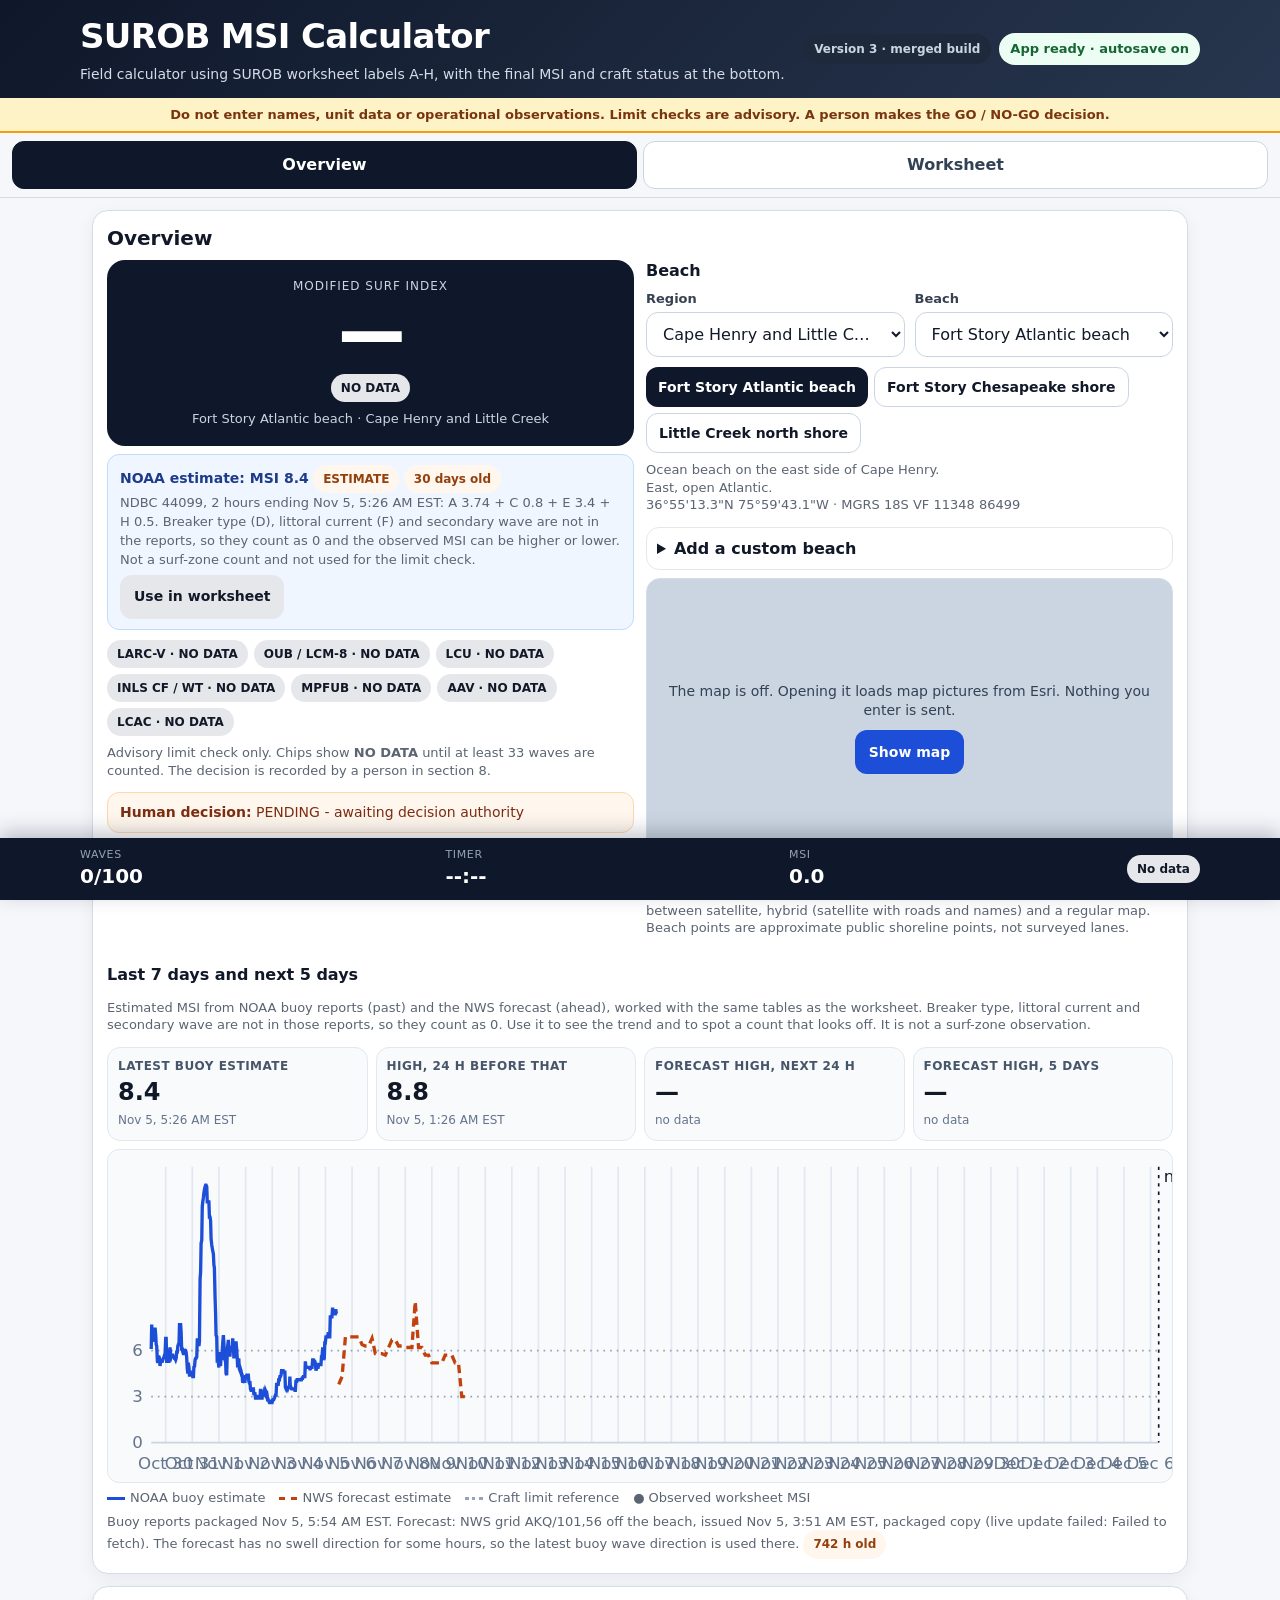
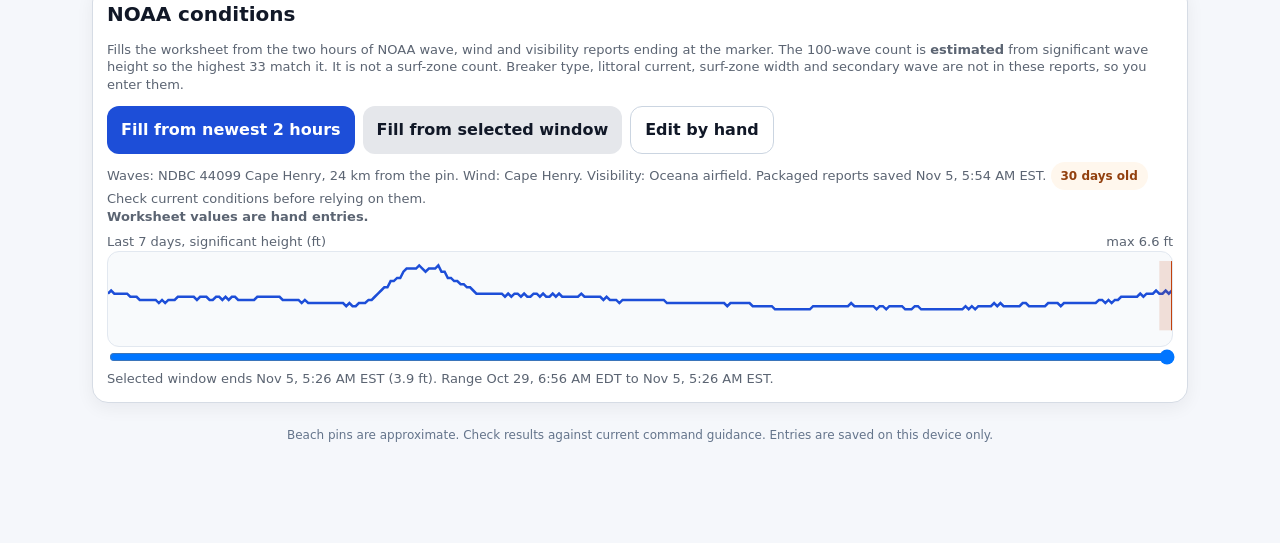
==== v3/index.html @ 574721b3 "V3 voice: breaker type can be said before or after the height Co-Authored-By: Claude Opus 5.5 <norep" ====
<!doctype html>
<html lang="en">
<head>
<meta charset="utf-8" />
<meta name="viewport" content="width=device-width, initial-scale=1, viewport-fit=cover" />
<meta name="apple-mobile-web-app-capable" content="yes" />
<meta name="apple-mobile-web-app-title" content="SUROB MSI" />
<meta name="mobile-web-app-capable" content="yes" />
<meta name="theme-color" content="#0f172a" />
<meta http-equiv="Content-Security-Policy" content="default-src 'none'; script-src 'self' 'unsafe-inline'; style-src 'unsafe-inline'; img-src 'self' data: blob: https://server.arcgisonline.com; connect-src 'self' https://api.weather.gov; manifest-src 'self'; base-uri 'none'; form-action 'none'" />
<link rel="manifest" href="manifest.webmanifest" />
<link rel="icon" type="image/svg+xml" href="icon.svg" />
<link rel="apple-touch-icon" href="icon-192.png" />
<title>SUROB MSI Calculator v3</title>
<style>
:root{--bg:#f5f7fb;--card:#fff;--ink:#111827;--muted:#5b6472;--line:#d6dce5;--navy:#0f172a;--blue:#1d4ed8;--ok:#166534;--okbg:#ecfdf3;--warn:#92400e;--warnbg:#fff7ed;--bad:#991b1b;--badbg:#fef2f2}
*{box-sizing:border-box}
html{-webkit-text-size-adjust:100%;scroll-behavior:smooth}
body{margin:0;font-family:system-ui,-apple-system,BlinkMacSystemFont,"Segoe UI",Roboto,Arial,sans-serif;background:var(--bg);color:var(--ink);line-height:1.35;padding-bottom:calc(76px + env(safe-area-inset-bottom))}
header{background:linear-gradient(135deg,#0f172a,#27364e);color:#fff;padding:14px 12px;padding-top:calc(14px + env(safe-area-inset-top))}
header .wrap,main{max-width:1120px;margin:0 auto}
h1{margin:0;font-size:clamp(22px,5vw,34px);letter-spacing:-.02em}
header p{margin:5px 0 0;color:#d5dce7;font-size:14px}
.appbar{display:flex;gap:10px;align-items:center;justify-content:space-between;flex-wrap:wrap}
.status{display:inline-flex;align-items:center;gap:8px;border-radius:999px;padding:7px 11px;font-size:13px;font-weight:800;background:#334155;color:#e2e8f0}
.status.ok{background:var(--okbg);color:var(--ok)}.status.bad{background:var(--badbg);color:var(--bad)}
main{padding:12px;display:grid;gap:12px}
.card{background:var(--card);border:1px solid var(--line);border-radius:16px;padding:14px;box-shadow:0 5px 18px rgba(15,23,42,.06);scroll-margin-top:10px}
.card h2{margin:0 0 8px;font-size:20px}.card h3{margin:14px 0 8px;font-size:16px}
.small{font-size:13px;color:var(--muted)}
.note{border-radius:12px;padding:10px 12px;background:#eff6ff;border:1px solid #bfdbfe;color:#1e3a8a;font-size:14px}
.note.warn{background:var(--warnbg);border-color:#fed7aa;color:#7c2d12}.note.bad{background:var(--badbg);border-color:#fecaca;color:#7f1d1d}.note.ok{background:var(--okbg);border-color:#bbf7d0;color:#14532d}
.grid{display:grid;gap:10px}.two{grid-template-columns:repeat(2,minmax(0,1fr))}.three{grid-template-columns:repeat(3,minmax(0,1fr))}.four{grid-template-columns:repeat(4,minmax(0,1fr))}
@media(max-width:780px){.two,.three,.four{grid-template-columns:1fr}main{padding:8px}.card{padding:12px;border-radius:14px}.card h2{font-size:18px}.small{font-size:12.8px}header p{display:none}}
label{font-size:13px;font-weight:800;color:#374151;display:block;margin-bottom:5px}
input,select,textarea,button{font:inherit}
input,select,textarea{width:100%;border:1px solid #cbd5e1;border-radius:12px;padding:11px 12px;background:#fff;color:#111827;font-size:16px;min-height:44px}
textarea{min-height:92px;font-family:ui-monospace,SFMono-Regular,Menlo,Consolas,monospace;font-size:13px}
input:focus,select:focus,textarea:focus{outline:3px solid #dbeafe;border-color:#60a5fa}
button{border:0;border-radius:12px;padding:12px 14px;background:var(--navy);color:#fff;font-weight:900;min-height:44px;cursor:pointer;touch-action:manipulation;-webkit-tap-highlight-color:transparent}
button:active{transform:scale(.97)}
button.secondary{background:#e5e7eb;color:#111827}button.ghost{background:#fff;color:#111827;border:1px solid #cbd5e1}button.blue{background:var(--blue)}button.danger{background:#b91c1c}
button:disabled{opacity:.45;cursor:not-allowed}
.btnrow{display:flex;gap:8px;flex-wrap:wrap}.btnrow button{flex:0 1 auto}
@media(max-width:540px){.btnrow button{flex:1 1 calc(50% - 8px)}}
.stepper{display:grid;grid-template-columns:40px minmax(0,1fr) 40px;gap:4px}
.stepper button{padding:0;min-height:44px;font-size:22px;line-height:1}
.stepper input{text-align:center;padding:6px 2px;font-weight:800}
.wave-grid{display:grid;grid-template-columns:repeat(6,minmax(0,1fr));gap:8px}
.wavebox{background:#f8fafc;border:1px solid #e2e8f0;border-radius:12px;padding:8px}
.wavebox.has{background:#eff6ff;border-color:#93c5fd}
.wavebox label{text-align:center}
@media(max-width:1000px){.wave-grid{grid-template-columns:repeat(4,minmax(0,1fr))}}
@media(max-width:600px){.wave-grid{grid-template-columns:repeat(2,minmax(0,1fr))}}
.pad{border:1px solid #e2e8f0;border-radius:14px;padding:10px;background:#f8fafc}
.padtypes{display:grid;grid-template-columns:repeat(3,minmax(0,1fr));gap:8px}
.padtypes button{min-height:56px;font-size:16px;background:#fff;color:#0f172a;border:2px solid #cbd5e1;padding:8px 4px}
.padtypes button[aria-pressed=true]{background:#0f172a;color:#fff;border-color:#0f172a}
.padtypes span,.padheights span{display:block;font-size:12px;font-weight:700;opacity:.75}
.padheights{display:grid;grid-template-columns:repeat(5,minmax(0,1fr));gap:8px;margin-top:10px}
.padheights button{min-height:64px;font-size:20px;padding:6px 2px}
.padheights button.more{grid-column:1/-1;min-height:40px;font-size:14px}
.padbar{display:flex;justify-content:space-between;align-items:center;gap:8px;margin-top:10px;flex-wrap:wrap}
.progress{height:8px;border-radius:999px;background:#e2e8f0;overflow:hidden;margin-top:10px}.progress div{height:100%;width:0;background:var(--blue);transition:width .2s}.progress.full div{background:#16a34a}.progress.over div{background:#d97706}
.summary-grid{display:grid;grid-template-columns:repeat(4,minmax(0,1fr));gap:8px;margin-top:12px}
@media(max-width:700px){.summary-grid{grid-template-columns:repeat(2,minmax(0,1fr))}}
.sum{background:#f8fafc;border:1px solid #e2e8f0;border-radius:13px;padding:10px;min-width:0}
.sum b{font-size:12px;color:#475569;text-transform:uppercase;letter-spacing:.04em;display:block}
.sum strong{font-size:24px;display:block;margin-top:2px}.sum span{font-size:12px;color:#64748b;overflow-wrap:anywhere}
.breakdown{display:grid;grid-template-columns:repeat(8,minmax(0,1fr));gap:8px}
@media(max-width:1060px){.breakdown{grid-template-columns:repeat(4,minmax(0,1fr))}}
@media(max-width:620px){.breakdown{grid-template-columns:repeat(2,minmax(0,1fr))}}
.timerbox{display:flex;gap:12px;align-items:center;flex-wrap:wrap;background:#f8fafc;border:1px solid #e2e8f0;border-radius:14px;padding:12px;margin-bottom:12px}
.timer{font-family:ui-monospace,SFMono-Regular,Menlo,Consolas,monospace;font-size:44px;font-weight:900;min-width:150px;font-variant-numeric:tabular-nums}
.timer.running{color:var(--blue)}
.timerbox .btnrow{flex:1 1 240px}
.call{font-family:ui-monospace,SFMono-Regular,Menlo,Consolas,monospace;background:#0b1220;color:#dbeafe;border-radius:13px;padding:12px;white-space:pre-wrap;overflow:auto;font-size:13px}
.result{background:#0f172a;color:#fff;border-radius:18px;padding:18px;text-align:center}
.result .label{font-size:12px;text-transform:uppercase;letter-spacing:.08em;color:#cbd5e1}
.result .num{font-size:64px;line-height:1;font-weight:950;margin:8px 0}
.pill{display:inline-flex;gap:6px;align-items:center;border-radius:999px;padding:6px 10px;font-size:12px;font-weight:900;background:#e5e7eb;color:#111827;text-decoration:none;white-space:nowrap}
.pill.ok{background:var(--okbg);color:var(--ok)}.pill.warn{background:var(--warnbg);color:var(--warn)}.pill.bad{background:var(--badbg);color:var(--bad)}
details{border:1px solid #e5e7eb;border-radius:13px;padding:10px;background:#fff}summary{font-weight:900;cursor:pointer}
.checkgrid{display:grid;grid-template-columns:repeat(2,minmax(0,1fr));gap:8px}
@media(max-width:700px){.checkgrid{grid-template-columns:1fr}}
.check{display:flex;gap:9px;align-items:flex-start;background:#f8fafc;border:1px solid #e2e8f0;border-radius:12px;padding:10px;font-size:14px}
.check input{width:auto;min-height:auto;margin-top:3px}
.inline{display:flex;gap:6px}.inline input{flex:1}.inline button{flex:0 0 auto;padding:0 12px}
table{width:100%;border-collapse:collapse;font-size:13px}th,td{border:1px solid #e5e7eb;padding:7px;text-align:left;vertical-align:top}th{background:#f1f5f9}
.scroll{overflow:auto}
.footer{font-size:12px;color:#64748b;text-align:center;padding:12px}
.livebar{position:fixed;left:0;right:0;bottom:0;z-index:20;background:#0f172a;color:#fff;display:flex;align-items:center;justify-content:space-between;gap:10px;padding:10px 14px;padding-bottom:calc(10px + env(safe-area-inset-bottom));box-shadow:0 -6px 20px rgba(15,23,42,.25)}
.livebar .k{font-size:11px;text-transform:uppercase;letter-spacing:.06em;color:#94a3b8;display:block}
.livebar b{font-size:20px;font-variant-numeric:tabular-nums}
.livebar .lbinner{max-width:1120px;margin:0 auto;width:100%;display:flex;align-items:center;justify-content:space-between;gap:10px}
@media(max-width:560px){.result .num{font-size:52px}.timer{font-size:38px}}
.banner{background:#fef3c7;border-bottom:2px solid #f59e0b;color:#78350f;font-size:13px;font-weight:800;text-align:center;padding:8px 12px}
.ver{font-size:12px;font-weight:800;background:#1e293b;color:#cbd5e1;border-radius:999px;padding:7px 11px}
.decision{border:2px dashed #94a3b8;border-radius:14px;padding:12px;margin-top:14px;background:#f8fafc}
.disclose h3{margin-top:12px}.disclose ul{margin:4px 0 0;padding-left:20px;font-size:14px}.disclose li{margin:3px 0}.disclose code{font-size:12px;overflow-wrap:anywhere}
main>*,.ovgrid>*,.grid>*{min-width:0}select{max-width:100%;text-overflow:ellipsis}
.ovgrid{display:grid;grid-template-columns:minmax(0,1fr) minmax(0,1fr);gap:12px}
@media(max-width:860px){.ovgrid{grid-template-columns:1fr}}
.chips{display:flex;flex-wrap:wrap;gap:6px;margin-top:10px}
.beachbtns{display:flex;flex-wrap:wrap;gap:6px;margin-top:10px}.beachbtns button{min-height:40px;padding:8px 12px;font-size:14px}
.map{position:relative;height:300px;border-radius:14px;overflow:hidden;background:#cbd5e1;border:1px solid var(--line);touch-action:none}
.map .tiles{position:absolute;left:0;top:0}.map .tiles img{position:absolute;width:256px;height:256px;max-width:none;user-select:none;-webkit-user-drag:none}
.map svg{position:absolute;inset:0;width:100%;height:100%;pointer-events:none}
.map .mapbtns{position:absolute;right:8px;top:8px;display:grid;gap:6px;z-index:2}.map .mapbtns button{width:40px;min-height:40px;padding:0;font-size:22px;background:#fff;color:#111827;border:1px solid #cbd5e1}
.map .mapstyle{position:absolute;left:8px;top:8px;display:flex;z-index:2;border-radius:10px;overflow:hidden;border:1px solid #cbd5e1}
.map .mapstyle button{min-height:36px;padding:6px 10px;font-size:13px;border-radius:0;background:#fff;color:#111827}
.map .mapstyle button[aria-pressed=true]{background:#0f172a;color:#fff}
.map .attr{position:absolute;right:0;bottom:0;background:rgba(255,255,255,.85);font-size:10px;padding:2px 6px;color:#334155;z-index:2}
.mapoff{display:flex;flex-direction:column;align-items:center;justify-content:center;gap:10px;height:100%;padding:16px;text-align:center;color:#334155;font-size:14px}
.pictiles{display:grid;grid-template-columns:repeat(4,minmax(0,1fr));gap:8px;margin-top:8px}@media(max-width:620px){.pictiles{grid-template-columns:repeat(2,minmax(0,1fr))}}
.picchart{width:100%;height:auto;display:block;background:#f8fafc;border:1px solid #e2e8f0;border-radius:12px;margin-top:8px}
.legend{display:flex;flex-wrap:wrap;gap:4px 14px;margin-top:6px}.legend i{display:inline-block;width:18px;height:0;border-top:3px solid;vertical-align:middle;margin-right:5px}
.spark{width:100%;height:96px;display:block;cursor:pointer;background:#f8fafc;border:1px solid #e2e8f0;border-radius:12px}
input[type=range]{min-height:auto;padding:0;border:0;background:none}
.srcnote{font-size:13px;color:#334155;background:#f8fafc;border:1px solid #e2e8f0;border-radius:12px;padding:10px;margin-top:10px}
.tabs{position:sticky;top:0;z-index:15;background:var(--bg);display:grid;grid-template-columns:1fr 1fr;gap:6px;padding:8px 12px;border-bottom:1px solid var(--line)}
.tabs button{background:#fff;color:#334155;border:1px solid #cbd5e1;min-height:46px;font-size:16px}
.tabs button[aria-selected=true]{background:var(--navy);color:#fff;border-color:var(--navy)}
.tabs .tabsin{max-width:1120px;margin:0 auto;width:100%;display:contents}
[data-tab][hidden]{display:none!important}
.unitbox{position:relative;display:block}
.unitbox input{padding-right:46px}
.unitbox::after{content:attr(data-unit);position:absolute;right:12px;top:50%;transform:translateY(-50%);font-size:14px;font-weight:800;color:#64748b;pointer-events:none}
.stepper .unitbox input{padding-right:30px}.stepper .unitbox::after{right:6px;font-size:12px}
.infobtn{min-height:32px;padding:4px 10px;font-size:13px;background:#fff;color:#1d4ed8;border:1px solid #bfdbfe;border-radius:999px;font-weight:800}
.infobtn[aria-expanded=true]{background:#eff6ff}
.padhead{display:flex;justify-content:space-between;align-items:center;gap:8px;margin:2px 0 8px}
.padhead b{font-size:13px;color:#374151}
.info{background:#fff;border:1px solid #bfdbfe;border-radius:12px;padding:10px;margin:0 0 10px;font-size:14px}
.info svg{width:100%;height:auto;display:block;background:#f0f9ff;border-radius:10px}
.info ul{margin:8px 0 0;padding-left:18px}.info li{margin:3px 0}
.micbtn{background:#fff;color:#111827;border:1px solid #cbd5e1}
.micbtn[aria-pressed=true]{background:#b91c1c;color:#fff;border-color:#b91c1c}
.miclive{font-size:13px;color:#334155;margin-top:6px;min-height:18px}
/* Zero page margin stops the browser printing its header/footer (file path, URL, date) on PDFs. */
@page{margin:0}
@media print{header,.no-print,button,.livebar,.tabs{display:none!important}[data-tab][hidden]{display:block!important}body{background:white;padding:12mm}.card,.result{box-shadow:none;break-inside:avoid}.breakdown{grid-template-columns:repeat(8,1fr)}details{display:block}details>*{display:block}}
</style>
</head>
<body>
<header>
  <div class="wrap appbar">
    <div><h1>SUROB MSI Calculator</h1><p>Field calculator using SUROB worksheet labels A-H, with the final MSI and craft status at the bottom.</p></div>
    <div style="display:flex;gap:8px;flex-wrap:wrap;align-items:center"><span class="ver">Version 3 · merged build</span><div id="jsStatus" class="status bad">App logic not ready</div></div>
  </div>
</header>
<div class="banner">Do not enter names, unit data or operational observations. Limit checks are advisory. A person makes the GO / NO-GO decision.</div>
<nav class="tabs no-print" role="tablist" aria-label="Views"><button type="button" role="tab" id="tabOverview" data-tabbtn="overview" aria-selected="true">Overview</button><button type="button" role="tab" id="tabWorksheet" data-tabbtn="worksheet" aria-selected="false">Worksheet</button></nav>
<main>
  <noscript><div class="note bad"><b>JavaScript is off.</b> The calculator cannot run until JavaScript is enabled or the file is opened in a browser that supports scripts.</div></noscript>
  <div id="blockedNotice" class="note warn"><b>Loading calculator.</b> If this message stays on screen, the phone preview is blocking the app logic. Open the file in Safari/Chrome or use the home-screen version.</div>
  <div id="restoreNotice" class="note" style="display:none"></div>

  <section class="card" id="overview">
    <h2>Overview</h2>
    <div class="ovgrid">
      <div>
        <div class="result"><div class="label">Modified Surf Index</div><div class="num" id="ovMsi">0.0</div><div id="ovTag" class="pill">No data</div><div class="small" id="ovPlace" style="color:#cbd5e1;margin-top:8px"></div></div>
        <div id="ovSource" class="small" style="margin-top:8px"></div>
        <div id="ovCheck" style="margin-top:8px"></div>
        <div id="ovEst" class="note" style="margin-top:8px;display:none"></div>
        <div class="chips" id="ovChips"></div>
        <p class="small" style="margin-top:8px">Advisory limit check only. Chips show <b>NO DATA</b> until at least 33 waves are counted. The decision is recorded by a person in section 8.</p>
        <div id="ovDecision" class="note" style="margin-top:6px"></div>
        <div class="btnrow no-print" style="margin-top:10px"><button type="button" class="secondary" data-tabbtn="worksheet">Open worksheet</button><a class="pill" href="#final">Go to final MSI and decision ↓</a></div>
      </div>
      <div>
        <h3 style="margin-top:0">Beach</h3>
        <div class="grid two">
          <div><label for="regionId">Region</label><select id="regionId"></select></div>
          <div><label for="beachId">Beach</label><select id="beachId"></select></div>
        </div>
        <div class="beachbtns no-print" id="beachBtns"></div>
        <p class="small" id="beachNote" style="margin-top:8px"></p>
        <button type="button" class="ghost no-print" id="cbDelete" style="display:none">Delete this custom beach</button>
        <details id="customBox" class="no-print" style="margin:8px 0"><summary>Add a custom beach</summary>
          <p class="small">Any beach, saved on this device only. NOAA panels work when a packaged buoy and wind station are within 150 km. Use a public beach name. Do not save planned, sensitive or classified landing sites.</p>
          <div><label for="cbName">Beach name</label><input id="cbName" autocomplete="off" maxlength="60" placeholder="Lane 2"></div>
          <div style="margin-top:8px"><label for="cbLoc">Location: MGRS or latitude / longitude</label><input id="cbLoc" autocomplete="off" autocapitalize="characters" placeholder="18S VF 11348 86499   or   36°55'13&quot;N 075°59'43&quot;W"></div>
          <div class="small" id="cbLocOut" style="margin-top:4px">MGRS, deg-min-sec (36 55 13 N 075 59 43 W, or 36.55.13N 075.59.43W) and decimal degrees all work.</div>
          <div class="btnrow" style="margin-top:8px"><button type="button" class="secondary" id="cbHere">Use my location</button><button type="button" id="cbSave">Save beach</button></div>
          <div id="cbMsg" class="small" style="margin-top:6px"></div>
        </details>
        <div class="map no-print" id="map"></div><input type="hidden" id="mapStyle" value="sat">
        <p class="small" style="margin-top:6px">Map check: the alligator marks the beach and should sit on the sand. Switch between satellite, hybrid (satellite with roads and names) and a regular map. Beach points are approximate public shoreline points, not surveyed lanes.</p>
      </div>
    </div>
    <div id="ovPic" style="margin-top:14px">
      <h3 style="margin:0">Last 7 days and next 5 days</h3>
      <p class="small">Estimated MSI from NOAA buoy reports (past) and the NWS forecast (ahead), worked with the same tables as the worksheet. Breaker type, littoral current and secondary wave are not in those reports, so they count as 0. Use it to see the trend and to spot a count that looks off. It is not a surf-zone observation.</p>
      <div class="pictiles" id="picTiles"></div>
      <svg class="picchart" id="picChart" viewBox="0 0 640 200" role="img" aria-label="Estimated MSI for the last 7 days and the next 5 days"></svg>
      <div class="legend small" id="picLegend"><span><i style="border-color:#1d4ed8"></i>NOAA buoy estimate</span><span><i style="border-color:#c2410c;border-top-style:dashed"></i>NWS forecast estimate</span><span><i style="border-color:#94a3b8;border-top-style:dotted"></i>Craft limit reference</span><span>● Observed worksheet MSI</span></div>
      <div class="small" id="picSrc" style="margin-top:6px"></div>
    </div>
  </section>

  <section class="card" id="noaa">
    <h2>NOAA conditions</h2>
    <p class="small">Fills the worksheet from the two hours of NOAA wave, wind and visibility reports ending at the marker. The 100-wave count is <b>estimated</b> from significant wave height so the highest 33 match it. It is not a surf-zone count. Breaker type, littoral current, surf-zone width and secondary wave are not in these reports, so you enter them.</p>
    <div class="btnrow no-print"><button type="button" class="blue" id="noaaFill">Fill from newest 2 hours</button><button type="button" class="secondary" id="noaaFillSel">Fill from selected window</button><button type="button" class="ghost" id="noaaManual">Edit by hand</button></div>
    <div id="noaaStatus" class="small" style="margin-top:8px"></div>
    <div id="noaaChartWrap" style="margin-top:8px"><div class="small" style="display:flex;justify-content:space-between"><span>Last 7 days, significant height (ft)</span><span id="sparkMax"></span></div><svg class="spark" id="spark" viewBox="0 0 640 84" preserveAspectRatio="none" role="img" aria-label="Seven days of significant wave height. Tap to choose the end of the two-hour window."></svg><input type="range" id="noaaWin" min="0" max="0" value="0" aria-label="End of the two-hour window"><div class="small" id="noaaWinLbl"></div></div>
    <div id="noaaSrc" class="srcnote" style="display:none"></div>
    <input type="hidden" id="entrySource" value="manual">
    <input type="hidden" id="noaaEnd">
    <input type="hidden" id="srcNote">
  </section>

  <section class="card">
    <h2>Observation</h2>
    <p class="small">Use role or callsign only. No names. Samples load worked examples.</p>
    <div class="btnrow no-print" style="margin-bottom:10px"><button type="button" class="blue" data-scenario="A">Load sample A (moderate)</button><button type="button" class="secondary" data-scenario="B">Load sample B (heavy)</button><button type="button" class="secondary" data-scenario="C">Load sample C (MSI 3.2)</button></div>
    <input type="hidden" id="scenarioId">
    <div class="grid three">
      <div><label for="siteName">Site</label><input id="siteName" placeholder="Filled from the beach picker" autocomplete="off"></div>
      <div><label for="observer">Observer role / callsign</label><input id="observer" placeholder="OBSERVER 1 (no names)" autocomplete="off"></div>
      <div><label for="dtg">DTG</label><div class="inline"><input id="dtg" placeholder="041430Z NOV 26" autocomplete="off"><button type="button" class="secondary" id="dtgNow">Now</button></div></div>
    </div>
  </section>

  <section class="card" id="scan">
    <h2>Speak, scan or paste a report</h2>
    <p class="small"><b>Speak it:</b> tap <b>Mic</b> (or tap the box), then the microphone on the phone keyboard, and say the report: "Alpha three and a half, Bravo five, Charlie nine seconds, Delta twenty percent plunging seventy percent spilling ten percent surging, Echo ten right, Foxtrot point five knots left, Golf two to four lines one hundred fifty feet, Hotel twelve knots at forty onshore right." Then tap <b>Read report</b>.</p>
    <p class="small"><b>Scan it:</b> on iPhone, tap the box and choose <b>Scan Text</b>. On Android, use Google Lens <b>Copy text</b> on the sheet and paste here.</p>
    <p class="small">Works for a finished report (ALPHA to HOTEL) or a raw worksheet (wave tally such as <b>1.5 ft: 12</b>, start/stop or total seconds, P/S/X counts, drift). You check every value in the table before it goes into the worksheet. The phone's own dictation and text recognition do the listening and reading; this app sends nothing. The GO / NO-GO entry and names are never imported.</p>
    <textarea id="scanText" placeholder="ALPHA 3.5 ft&#10;BRAVO 5 ft&#10;CHARLIE 9 sec&#10;DELTA 20% P 70% S 10% X&#10;ECHO 10 Right&#10;FOXTROT 0.5 kts Left&#10;GOLF 2 to 4 lines 150 ft&#10;HOTEL 12 kts at 40 onshore Right"></textarea>
    <div class="miclive" data-miclive="scanText"></div>
    <div class="btnrow no-print" style="margin-top:8px"><button type="button" class="micbtn" data-mic="scanText" aria-pressed="false">Mic</button><button type="button" class="blue" id="scanRead">Read report</button><button type="button" id="scanApply" disabled>Apply to worksheet</button><button type="button" class="secondary" id="scanPhotoBtn">Show photo to compare</button><input type="file" accept="image/*" data-role="scanPhoto" hidden></div>
    <div id="scanOut" style="margin-top:8px"></div>
    <div id="scanMsg" class="small" style="margin-top:6px"></div>
    <img id="scanImg" alt="Photo of the sheet, shown here only for checking" style="display:none;max-width:100%;margin-top:8px;border-radius:8px">
  </section>

  <section class="card" id="countCard">
    <h2>1. A / B / D - Count each wave</h2>
    <p class="small">For each wave as it breaks: pick how it broke, then tap its height. The breaker type stays picked, so most waves take one tap. The app works out ALPHA (highest 33 average), BRAVO (highest wave) and DELTA (breaker percentages).</p>
    <div class="pad no-print">
      <div class="padhead"><b>Breaker type</b><button type="button" class="infobtn" data-info="infoBreaker" aria-expanded="false" aria-controls="infoBreaker">Info</button></div>
      <div class="info" id="infoBreaker" hidden>
        <svg viewBox="0 0 600 330" role="img" aria-label="Three beach profiles. Spilling: foam slides down the front of a gentle wave on a flat beach. Plunging: the crest curls over and crashes into the trough on a moderate beach. Surging: the wave runs up a steep beach without breaking offshore.">
          <g font-family="system-ui,sans-serif" font-size="15" font-weight="700" fill="#0f172a">
            <text x="12" y="22">Spilling</text><text x="12" y="132">Plunging</text><text x="12" y="242">Surging</text>
          </g>
          <g font-family="system-ui,sans-serif" font-size="12" fill="#475569">
            <text x="12" y="40">Flat or gentle beach. Foam slides down the face.</text>
            <text x="12" y="150">Moderate to steep beach. Crest curls into the trough.</text>
            <text x="12" y="260">Steep beach. Runs up the sand without breaking offshore.</text>
          </g>
          <path d="M0 95 C80 95 140 70 200 62 C240 58 262 74 300 86 L600 104 L600 110 L0 110Z" fill="#0e7490" opacity=".85"/>
          <path d="M196 62 C220 60 250 66 280 84 C262 80 238 76 214 76 C204 72 198 68 196 62Z" fill="#fff"/>
          <path d="M0 110 L600 104 L600 112 L0 112Z" fill="#d6b16c"/>
          <path d="M0 205 C90 205 170 190 230 160 C258 147 286 150 300 168 C286 160 268 162 258 176 C250 190 262 204 300 208 L600 214 L600 220 L0 220Z" fill="#0e7490" opacity=".85"/>
          <path d="M232 158 C258 146 288 150 300 168 C292 162 280 160 270 164Z" fill="#fff"/>
          <path d="M0 220 L420 214 L600 196 L600 222 L0 222Z" fill="#d6b16c"/>
          <path d="M0 310 C100 310 200 300 280 290 C330 284 370 290 420 300 L470 310 L600 270 L600 330 L0 330Z" fill="#0e7490" opacity=".85"/>
          <path d="M380 292 C410 296 440 304 470 310 L520 294 C486 298 440 292 380 292Z" fill="#fff" opacity=".9"/>
          <path d="M0 330 L470 316 L600 268 L600 330Z" fill="#d6b16c"/>
        </svg>
        <ul>
          <li><b>Spilling (S):</b> least dangerous to small boats and landing craft. Preferred for landings.</li>
          <li><b>Plunging (P):</b> sudden, concentrated break. Less preferred; long swell and offshore wind make it worse.</li>
          <li><b>Surging (X):</b> least common and most violent. It keeps its energy and runs far up the beach.</li>
        </ul>
        <p class="small" style="margin:6px 0 0">From NTTP 3-59.3M / MCRP 2-10.3, Appendix D (Surf Zone Features and the Formation of Breakers), Apr 2024. Drawing made for this app.</p>
      </div>
      <div class="padtypes" role="group" aria-label="Breaker type">
        <button type="button" data-btype="sCount" aria-pressed="false">Spilling <span id="padS">0</span></button>
        <button type="button" data-btype="pCount" aria-pressed="false">Plunging <span id="padP">0</span></button>
        <button type="button" data-btype="xCount" aria-pressed="false">Surging <span id="padX">0</span></button>
      </div>
      <div class="padhead" style="margin-top:12px"><b>Wave height (ft)</b><button type="button" class="infobtn" data-info="infoHeight" aria-expanded="false" aria-controls="infoHeight">Info</button></div>
      <div class="info" id="infoHeight" hidden>
        <svg viewBox="0 0 600 220" role="img" aria-label="Wave diagram. Wave height is the vertical distance from the trough to the crest. Wavelength is the distance from one crest to the next.">
          <path d="M0 120 C50 120 70 70 120 70 C170 70 190 160 270 160 C350 160 370 70 420 70 C470 70 490 160 600 160 L600 220 L0 220Z" fill="#0e7490" opacity=".85"/>
          <line x1="0" y1="115" x2="600" y2="115" stroke="#0f172a" stroke-width="2" stroke-dasharray="8 6"/>
          <line x1="120" y1="46" x2="420" y2="46" stroke="#1d4ed8" stroke-width="2.5"/><path d="M120 46 l12 -6 v12z M420 46 l-12 -6 v12z" fill="#1d4ed8"/>
          <line x1="270" y1="70" x2="420" y2="70" stroke="#c2410c" stroke-width="2" stroke-dasharray="5 4"/>
          <line x1="285" y1="72" x2="285" y2="158" stroke="#c2410c" stroke-width="3"/><path d="M285 70 l-6 12 h12z M285 160 l-6 -12 h12z" fill="#c2410c"/>
          <g font-family="system-ui,sans-serif" font-size="14" font-weight="800">
            <text x="230" y="38" fill="#1d4ed8">Wavelength (crest to crest)</text>
            <text x="296" y="122" fill="#c2410c">Wave height</text><text x="296" y="140" fill="#c2410c" font-weight="600" font-size="12">trough to crest</text>
            <text x="98" y="62" fill="#0f172a">Crest</text><text x="248" y="186" fill="#fff">Trough</text>
            <text x="8" y="108" fill="#0f172a" font-size="12" font-weight="600">Still water level</text>
          </g>
        </svg>
        <ul>
          <li>Judge each breaker at the moment it breaks, from the trough in front of it to the crest.</li>
          <li>Record to the nearest 1/2 ft. ALPHA is the average of the highest 33 of 100 waves; BRAVO is the single highest.</li>
          <li>Swell and chop measured offshore are not breaker heights. NOAA buoy heights are offshore too.</li>
        </ul>
      </div>
      <div class="padheights" id="padHeights"></div>
      <div class="padbar"><span id="padLast" class="small"><b>Pick a breaker type, then tap the height.</b></span><div class="btnrow"><button type="button" class="micbtn" data-mic="pasteHeights" aria-pressed="false">Mic</button><button type="button" class="secondary" id="undoTap" disabled>Undo last wave</button></div></div>
      <div class="miclive" data-miclive="pasteHeights"></div>
    </div>
    <div class="progress" id="waveProgress"><div></div></div>
    <div class="summary-grid" aria-label="Calculated wave count results">
      <div class="sum"><b>Waves counted</b><strong id="totalWavesOut">0</strong><span>target is 100</span></div>
      <div class="sum"><b>A / ALPHA avg ft</b><strong id="alphaRawOut">0.00</strong><span>call round <b id="alphaReportOut" style="display:inline;font-size:12px">0.0</b> ft</span></div>
      <div class="sum"><b>B / BRAVO max ft</b><strong id="bravoOut">0.0</strong><span>highest single breaker</span></div>
      <div class="sum"><b>D / DELTA %</b><strong id="deltaPctOut">0 / 0 / 0</strong><span>P / S / X</span></div>
    </div>
    <div class="btnrow no-print" style="margin-top:10px"><button type="button" class="ghost" id="clearAll">Clear form</button><label class="check speak" style="margin:0"><input id="sayCount" type="checkbox"><span>Say the count every 10 waves</span></label></div>
    <details style="margin-top:12px" id="voiceBox"><summary>Say or paste the waves instead</summary><p class="small"><b>Hands-free:</b> tap <b>Mic</b> under the pad (or tap the box), then the microphone on the phone keyboard, and say each wave as it breaks, in either order: height then type ("two spilling, two and a half plunging") or type then height ("spilling two, three, plunging four"; the type stays picked for the heights after it, like the pad). A wave with no type counts the height only. The counts update as you talk, so your eyes stay on the surf. iPhone dictation and Gboard voice typing can run without a connection when the language is downloaded on the phone. You can also paste heights separated by spaces, commas or new lines. Heights are rounded to the nearest 1/2 ft.</p><textarea id="pasteHeights" placeholder="Say or paste the waves here"></textarea><div class="btnrow" style="margin-top:8px"><button type="button" class="secondary" id="applyPaste">Apply</button></div><div id="pasteMsg" class="small" style="margin-top:6px"></div></details>
    <details style="margin-top:8px" id="editCounts"><summary>Check or edit the totals</summary>
      <h3>Waves by height</h3>
      <div class="wave-grid" id="heightCounts"></div>
      <details id="bigWaves" style="margin-top:8px"><summary>Larger waves: 5.5 to 10 ft</summary><div class="wave-grid" id="heightCountsBig" style="margin-top:10px"></div></details>
      <h3>Waves by breaker type</h3>
      <div class="grid three">
        <div><label for="pCount">Plunging (P)</label><div class="stepper"><button type="button" class="secondary" data-step="pCount" data-d="-1" aria-label="Remove one plunging">−</button><input id="pCount" class="count" inputmode="numeric" pattern="[0-9]*" value="0" autocomplete="off"><button type="button" data-step="pCount" data-d="1" aria-label="Add one plunging">+</button></div></div>
        <div><label for="sCount">Spilling (S)</label><div class="stepper"><button type="button" class="secondary" data-step="sCount" data-d="-1" aria-label="Remove one spilling">−</button><input id="sCount" class="count" inputmode="numeric" pattern="[0-9]*" value="0" autocomplete="off"><button type="button" data-step="sCount" data-d="1" aria-label="Add one spilling">+</button></div></div>
        <div><label for="xCount">Surging (X)</label><div class="stepper"><button type="button" class="secondary" data-step="xCount" data-d="-1" aria-label="Remove one surging">−</button><input id="xCount" class="count" inputmode="numeric" pattern="[0-9]*" value="0" autocomplete="off"><button type="button" data-step="xCount" data-d="1" aria-label="Add one surging">+</button></div></div>
      </div>
    </details>
  </section>

  <section class="card">
    <h2>2. C - Wave period (timing)</h2>
    <p class="small">C / CHARLIE is the average wave period. Use the stopwatch, enter start and stop clock times (HHMM or HHMMSS), or enter total seconds directly. Total seconds overrides clock times.</p>
    <div class="timerbox no-print">
      <div class="timer" id="timerDisplay">00:00</div>
      <div class="btnrow"><button type="button" class="blue" id="timerToggle">Start stopwatch</button><button type="button" class="secondary" id="timerReset">Reset timing</button></div>
    </div>
    <div class="grid four">
      <div><label for="startTime">Start time HHMM(SS)</label><input id="startTime" placeholder="0430" inputmode="numeric" autocomplete="off"></div>
      <div><label for="stopTime">Stop time HHMM(SS)</label><input id="stopTime" placeholder="0443" inputmode="numeric" autocomplete="off"></div>
      <div><label for="totalSeconds">Or total time</label><input id="totalSeconds" data-unit="sec" placeholder="780" inputmode="decimal" autocomplete="off"></div>
      <div><label for="wavesTimed">Waves timed</label><input id="wavesTimed" class="count" inputmode="numeric" pattern="[0-9]*" value="100" autocomplete="off"></div>
    </div>
    <div class="summary-grid">
      <div class="sum"><b>Elapsed seconds</b><strong id="elapsedOut">0</strong><span id="elapsedSrc">no timing yet</span></div>
      <div class="sum"><b>C / CHARLIE avg sec</b><strong id="charlieRawOut">0.00</strong><span id="charlieDiv">seconds ÷ 100</span></div>
      <div class="sum"><b>CHARLIE call round</b><strong id="charlieReportOut">0.0</strong><span>nearest 1/2 sec</span></div>
    </div>
  </section>

  <section class="card">
    <h2>3. E / F / G / H - Conditions</h2>
    <div class="grid three">
      <div><label for="echoAngle">E / ECHO breaker angle</label><input id="echoAngle" data-unit="°" inputmode="decimal" value="0" autocomplete="off"></div>
      <div><label for="echoFlank">ECHO flank</label><select id="echoFlank"><option>Right</option><option>Left</option><option>R/L</option></select></div>
      <div><label for="secondaryHeight">Secondary wave height</label><input id="secondaryHeight" data-unit="ft" inputmode="decimal" value="0" autocomplete="off"></div>
    </div>
    <h3>F / FOXTROT littoral current</h3>
    <p class="small">Example: 223 ft in 3 minutes. The app converts ft/min to knots (ft/min ÷ 100) and uses the lower tenth for the MSI table.</p>
    <div class="grid four">
      <div><label for="driftFeet">Drift distance</label><input id="driftFeet" data-unit="ft" inputmode="decimal" value="0" autocomplete="off"></div>
      <div><label for="driftMinutes">Drift time</label><input id="driftMinutes" data-unit="min" inputmode="decimal" value="1" autocomplete="off"></div>
      <div><label for="foxtrotFlank">FOXTROT flank</label><select id="foxtrotFlank"><option>Right</option><option>Left</option><option>R/L</option></select></div>
      <div class="sum"><b>FOXTROT knots</b><strong id="foxtrotKnotsOut">0.00</strong><span>calculated</span></div>
    </div>
    <h3>G / GOLF and H / HOTEL</h3>
    <div class="grid four">
      <div><label for="golfFrom">GOLF lines from</label><input id="golfFrom" placeholder="0" inputmode="numeric" autocomplete="off"></div>
      <div><label for="golfTo">GOLF lines to</label><input id="golfTo" placeholder="0" inputmode="numeric" autocomplete="off"></div>
      <div><label for="golfWidth">Surf zone width</label><input id="golfWidth" data-unit="ft" placeholder="0" inputmode="decimal" autocomplete="off"></div>
      <div><label for="visibility">Visibility / weather</label><input id="visibility" placeholder="clear / unrestricted" autocomplete="off"></div>
    </div>
    <div class="grid four" style="margin-top:10px">
      <div><label for="windSpeed">H / HOTEL wind speed</label><input id="windSpeed" data-unit="kts" inputmode="decimal" value="0" autocomplete="off"></div>
      <div><label for="windAngle">H / HOTEL wind angle</label><input id="windAngle" data-unit="°" inputmode="decimal" placeholder="0-90" autocomplete="off"></div>
      <div><label for="windType">H / HOTEL wind type</label><select id="windType"><option value="onshore">Onshore</option><option value="offshore">Offshore</option></select></div>
      <div><label for="windFlank">H / HOTEL wind flank</label><select id="windFlank"><option>Right</option><option>Left</option><option>R/L</option></select></div>
    </div>
  </section>

  <section class="card">
    <h2>4. MSI worksheet breakdown</h2>
    <div class="breakdown">
      <div class="sum"><b>A / ALPHA</b><strong id="aVal">0.00</strong><span>highest 33 avg</span></div>
      <div class="sum"><b>C table</b><strong id="cVal">0.0</strong><span id="cNote">period table</span></div>
      <div class="sum"><b>D table</b><strong id="dVal">0.0</strong><span id="dNote">breaker type</span></div>
      <div class="sum"><b>E table</b><strong id="eVal">0.0</strong><span id="eNote">wave angle</span></div>
      <div class="sum"><b>F table</b><strong id="fVal">0.0</strong><span id="fNote">littoral</span></div>
      <div class="sum"><b>Use E or F</b><strong id="efVal">0.0</strong><span>larger value</span></div>
      <div class="sum"><b>H / HOTEL</b><strong id="hVal">0.0</strong><span id="hNote">wind table</span></div>
      <div class="sum"><b>Secondary</b><strong id="secVal">0.0</strong><span>wave height</span></div>
    </div>
    <div id="warnings" style="margin-top:12px;display:grid;gap:8px"></div>
  </section>

  <section class="card">
    <h2>5. BPT communicator call</h2>
    <div class="call" id="callOutput"></div>
    <div class="btnrow no-print" style="margin-top:10px"><button type="button" id="copyCall">Copy call</button><button type="button" class="secondary" id="shareCall" style="display:none">Share</button><button type="button" class="secondary" onclick="window.print()">Print / save PDF</button></div>
    <h3 class="no-print">SUROB / MSI data sheet (PDF)</h3>
    <p class="small no-print">The 2-page fillable data sheet: MSI calculation, BPT communicator calls, correction tables, 100-wave count, breaker period and highest-33 computation. Download it blank, or filled from this worksheet. Every field stays editable.</p>
    <div class="btnrow no-print"><button type="button" id="sheetFilled">Fill data sheet (PDF)</button><button type="button" class="secondary" id="sheetBlank">Blank data sheet (PDF)</button></div>
    <div id="sheetMsg" class="small no-print" style="margin-top:6px"></div>
  </section>

  <section class="card">
    <h2>6. Workflow verification</h2>
    <p class="small">Use this block to cross-check the paper worksheet. It shows each calculation step and the table row and column used.</p>
    <div class="call" id="auditOutput"></div>
  </section>

  <section class="card">
    <h2>7. Craft limit-check inputs</h2>
    <p class="small">Displacement craft are checked against MSI limits. LCAC is checked against its listed NO-GO criteria. LARC-V uses its MSI limit plus the listed operating-condition checks, if entered. These checks are advisory. A person records the decision in section 8.</p>
    <div class="grid four">
      <div><label for="operationMode">Operation basis</label><select id="operationMode"><option value="training">Training / Operations</option><option value="wartime">Wartime</option></select></div>
      <div><label for="visibilityYards">Visibility (LCAC)</label><input id="visibilityYards" data-unit="yd" inputmode="numeric" placeholder="blank = not observed" autocomplete="off"></div>
      <div><label for="lcacLoad">LCAC load reference</label><select id="lcacLoad"><option value="auto">Auto from ALPHA</option><option value="75">75 tons overload</option><option value="60">60 tons normal</option><option value="45">45 tons reduced</option></select></div>
      <div><label for="lcacCraftmaster">Craftmaster / SRM status</label><select id="lcacCraftmaster"><option value="go">No directed NO-GO</option><option value="nogo">Directed NO-GO</option></select></div>
    </div>
    <div class="checkgrid" style="margin-top:10px">
      <label class="check"><input id="lcacCommsOk" type="checkbox" checked><span>LCAC communications are available</span></label>
      <label class="check"><input id="lcacMarkersVisible" type="checkbox" checked><span>CLZ markers visible to craftmaster</span></label>
      <label class="check"><input id="lcacLaneClear" type="checkbox" checked><span>Approach lane and CLZ are clear</span></label>
      <label class="check"><input id="lcacNoUnmovableFod" type="checkbox" checked><span>No unmovable FOD in CLZ</span></label>
    </div>
    <details style="margin-top:12px"><summary>LARC-V operating condition checks</summary><p class="small">Leave blank if not observed. If entered, these limits are applied in addition to the MSI limit.</p><div class="grid three" style="margin-top:10px"><div><label for="larcOceanCurrent">Ocean current</label><input id="larcOceanCurrent" data-unit="kts" inputmode="decimal" autocomplete="off"></div><div><label for="larcSwell">Swell height</label><input id="larcSwell" data-unit="ft" inputmode="decimal" autocomplete="off"></div><div><label for="larcChop">Chop height</label><input id="larcChop" data-unit="ft" inputmode="decimal" autocomplete="off"></div></div></details>
  </section>

  <section class="card" id="final">
    <h2>8. Final MSI, advisory limit check and human decision</h2>
    <div class="result"><div class="label">Final Modified Surf Index</div><div class="num" id="msiBig">0.0</div><div id="statusPill" class="pill">Ready</div></div>
    <div class="call" id="msiMathOutput" style="margin-top:10px"></div>
    <h3>Advisory limit check (not a decision)</h3>
    <div id="craftOverall" style="font-weight:900;margin:8px 0 12px">Waiting for inputs</div>
    <div class="scroll"><table><thead><tr><th>Craft</th><th>Basis</th><th>Limit / criterion</th><th>Check result</th><th>Notes</th></tr></thead><tbody id="craftStatusBody"></tbody></table></div>
    <div class="decision" id="decisionBox">
      <h3 style="margin-top:0">Human decision (required)</h3>
      <p class="small">The calculator only compares entered values with listed limits. It never makes, recommends or sends a GO / NO-GO decision. The responsible person records the decision here. If any input changes afterwards, the decision is flagged for re-confirmation.</p>
      <div class="grid four">
        <div><label for="decRole">Decision authority</label><select id="decRole"><option value="">Select...</option><option value="BPTC">BPTC (Beach Party Team Commander)</option><option value="SRM">SRM (Senior Ramp Marshal)</option></select></div>
        <div><label for="decValue">Decision</label><select id="decValue"><option value="">PENDING</option><option>GO</option><option>GO with restrictions</option><option>NO-GO</option></select></div>
        <div><label for="decInitials">Initials / callsign</label><input id="decInitials" maxlength="10" autocomplete="off"></div>
        <div><label for="decTime">Time</label><div class="inline"><input id="decTime" inputmode="numeric" autocomplete="off" placeholder="HHMM"><button type="button" class="secondary" id="decNow">Now</button></div></div>
      </div>
      <div style="margin-top:10px"><label for="decRemarks">Remarks / restrictions</label><input id="decRemarks" autocomplete="off"></div>
      <input type="hidden" id="decMsi">
      <div id="decStatus" class="note" style="margin-top:10px"></div>
      <div class="btnrow no-print" style="margin-top:8px"><button type="button" class="secondary" id="decConfirm">Re-confirm decision for current inputs</button></div>
    </div>
  </section>

  <section class="card no-print" id="takeIt">
    <h2>9. Use it without a connection</h2>
    <ul class="small">
      <li><b>Phone or tablet:</b> open this page once with a connection, then add it to the home screen (Share → <b>Add to Home Screen</b> on iPhone, ⋮ → <b>Install app</b> on Android). It opens with no signal from then on.</li>
      <li><b>Laptop, ship's computer or USB stick:</b> download a copy, unzip it and open <b>index.html</b> in any browser. No install, no account and no internet needed. Share the zip the same way you share any file.</li>
    </ul>
    <div class="btnrow"><button type="button" id="copyDl">Download offline copy (.zip)</button></div>
    <div id="copyMsg" class="small" style="margin-top:6px"></div>
  </section>

  <section class="card disclose" id="about">
    <h2>10. Human control and tools used</h2>
    <h3>Human control</h3>
    <ul>
      <li><b>Approval point:</b> only the BPTC or SRM records GO, GO with restrictions or NO-GO in section 8. The app starts every observation as PENDING.</li>
      <li><b>Prohibited actions (enforced in code):</b> the app does not choose a decision or send data. A Content-Security-Policy allows only the app's own files and, when you tap <b>Show map</b>, map pictures from Esri (server.arcgisonline.com), and, when online, the NWS forecast for the selected beach's grid square (api.weather.gov). Without a connection the packaged forecast is used. Nothing typed into the app is ever sent. It asks for no names or other PII.</li>
      <li><b>NOAA estimates:</b> wave, wind and visibility values come from public NOAA reports. The 100-wave count built from them is an estimate, marked in the overview and the verification block. An observed surf-zone count replaces it.</li>
      <li><b>Monitoring:</b> input warnings, the workflow verification block, the NOAA cross-check, and a re-confirm flag whenever inputs change after a decision.</li>
      <li><b>Escalation:</b> any red warning, CHECK note, at-limit or exceeded craft, or any mismatch with the paper worksheet goes to the BPTC or SRM. The paper worksheet is the reference.</li>
      <li><b>Shutdown:</b> close the tab. Clear form erases the data saved on this device. The browser keeps an offline copy of the app's own files; clearing the site's data removes it. There are no accounts or servers.</li>
    </ul>
    <h3>Tools and resources used</h3>
    <ul>
      <li>Claude Code desktop app with the Anthropic Claude Opus 5.5 model, used to write and review code.</li>
      <li>A command-line shell for file checks, and the Claude Code built-in browser preview for testing.</li>
      <li>No external libraries and no AI inside the app. Data: NOAA NDBC buoy, CO-OPS station and NWS airfield reports (7 days) and the NWS gridpoint forecast (5 days), packaged in conditions-data.js and refreshed every 3 hours. Map pictures: Esri, only when the map is opened.</li>
      <li>Speaking and scanning use the phone's own dictation and text recognition (Apple, Google). The app receives only the text.</li>
      <li>MSI tables were carried over unchanged from the original worksheet version. The team must cite the source worksheet or publication.</li>
    </ul>
  </section>
  <div class="footer">Beach pins are approximate. Check results against current command guidance. Entries are saved on this device only.</div>
</main>

<div class="livebar no-print"><div class="lbinner">
  <div><span class="k">Waves</span><b id="lbWaves">0/100</b></div>
  <div><span class="k">Timer</span><b id="lbTimer">--:--</b></div>
  <div><span class="k">MSI</span><b id="lbMsi">0.0</b></div>
  <a href="#final" id="lbStatus" class="pill">No data</a>
</div></div>

<script src="conditions-data.js"></script>
<script>
'use strict';
/* ---------- Worksheet tables (unchanged from original worksheet) ---------- */
const TABLE_COLS=[0,0.5,1,1.5,2,2.5,3,3.5,4,4.5,5];
const MAX_TABLE_ALPHA=5;
const MAX_HEIGHT=10;
const HEIGHTS=[];for(let i=0;i<=MAX_HEIGHT*2;i++)HEIGHTS.push(i/2);
const breakerPeriod={17:[0,0,0,-0.1,-0.2,-0.3,-0.4,-0.5,-0.6,-0.8,-1.0],16:[0,0,0,-0.1,-0.1,-0.2,-0.3,-0.3,-0.4,-0.5,-0.7],15:[0,0,0,0,-0.1,-0.1,-0.2,-0.2,-0.2,-0.3,-0.3],14:[0,0,0,0,0,0,0,0,0,0,0],13:[0,0,0,0,0.1,0.1,0.1,0.2,0.2,0.3,0.3],12:[0,0,0,0.1,0.1,0.2,0.2,0.3,0.4,0.5,0.7],11:[0,0,0,0.1,0.2,0.3,0.4,0.5,0.6,0.8,1.0],10:[0,0,0.1,0.1,0.2,0.3,0.5,0.7,0.9,1.1,1.3],9:[0,0,0.1,0.1,0.3,0.3,0.6,0.8,1.1,1.3,1.7],8:[0,0,0.1,0.2,0.3,0.5,0.7,1.0,1.3,1.5,2.0]};
const spilling={100:[0,-0.1,-0.2,-0.5,-0.8,-1.3,-1.8,-2.5,-3.2,-4.1,-5.0],90:[0,0,-0.2,-0.4,-0.7,-1.1,-1.6,-2.2,-2.9,-3.6,-4.5],80:[0,0,-0.2,-0.4,-0.6,-1.0,-1.4,-2.0,-2.6,-3.2,-4.0],70:[0,0,-0.1,-0.3,-0.6,-0.9,-1.3,-1.7,-2.2,-2.8,-3.5],60:[0,0,-0.1,-0.3,-0.5,-0.8,-1.1,-1.5,-1.9,-2.4,-3.0],50:[0,0,-0.1,-0.2,-0.4,-0.7,-0.9,-1.2,-1.6,-2.0,-2.5],40:[0,0,-0.1,-0.2,-0.3,-0.6,-0.7,-1.0,-1.3,-1.6,-2.0],30:[0,0,-0.1,-0.1,-0.2,-0.4,-0.5,-0.7,-1.0,-1.2,-1.5],20:[0,0,0,-0.1,-0.2,-0.3,-0.4,-0.5,-0.6,-0.8,-1.0],10:[0,0,0,0,-0.1,-0.1,-0.2,-0.2,-0.3,-0.4,-0.5],0:[0,0,0,0,0,0,0,0,0,0,0]};
const surging={100:[0,0.1,0.2,0.5,0.8,1.3,1.8,2.5,3.2,4.1,5.0],90:[0,0,0.2,0.4,0.8,1.2,1.7,2.3,3.0,3.8,4.7],80:[0,0,0.2,0.4,0.7,1.1,1.6,2.2,2.9,3.6,4.5],70:[0,0,0.2,0.4,0.6,1.0,1.5,2.0,2.7,3.4,4.2],60:[0,0,0.2,0.3,0.6,1.0,1.4,1.9,2.5,3.1,3.9],50:[0,0,0.1,0.3,0.6,0.9,1.3,1.7,2.3,2.9,3.5],40:[0,0,0.1,0.3,0.5,0.8,1.1,1.5,2.0,2.6,3.2],30:[0,0,0.1,0.2,0.4,0.7,1.0,1.3,1.8,2.2,2.7],20:[0,0,0.1,0.2,0.4,0.6,0.8,1.1,1.4,1.8,2.2],10:[0,0,0.1,0.1,0.3,0.4,0.6,0.7,1.0,1.3,1.6],0:[0,0,0,0,0,0,0,0,0,0,0]};
const waveAngle={40:[0,0.1,0.3,0.7,1.3,2.0,2.9,3.9,5.1,6.5,8.0],35:[0,0.1,0.3,0.6,1.1,1.8,2.5,3.4,4.5,5.7,7.0],30:[0,0.1,0.2,0.5,1.0,1.5,2.2,2.9,3.8,4.9,6.0],25:[0,0.1,0.2,0.5,0.8,1.3,1.8,2.5,3.2,4.1,5.0],20:[0,0,0.2,0.4,0.6,1.0,1.4,2.0,2.6,3.2,4.0],15:[0,0,0.1,0.3,0.5,0.8,1.1,1.5,1.9,2.4,3.0],10:[0,0,0.1,0.2,0.3,0.5,0.7,1.0,1.3,1.6,2.0],5:[0,0,0,0.1,0.2,0.3,0.4,0.5,0.6,0.8,1.0],0:[0,0,0,0,0,0,0,0,0,0,0]};
const windRows=[{label:'36-40',min:36,max:40,onshore:[2,3,4],offshore:[1.5,2,4]},{label:'31-35',min:31,max:35,onshore:[1.5,2,3],offshore:[1,1.5,3]},{label:'26-30',min:26,max:30,onshore:[1,1.5,2],offshore:[0.5,1,2]},{label:'21-25',min:21,max:25,onshore:[0.5,1,1.5],offshore:[0,0.5,1.5]},{label:'16-20',min:16,max:20,onshore:[0,0.5,1],offshore:[0,0.5,1]},{label:'11-15',min:11,max:15,onshore:[0,0.5,1],offshore:[0,0.5,1]},{label:'5-10',min:5,max:10,onshore:[0,0,0.5],offshore:[0,0,0.5]},{label:'0-5',min:0,max:5,onshore:[0,0,0],offshore:[0,0,0]}];
const craftLimits=[{name:'LARC-V',training:6,wartime:9},{name:'OUB / LCM-8',training:6,wartime:9},{name:'LCU',training:6,wartime:12},{name:'INLS CF / WT',training:6,wartime:8},{name:'MPFUB',training:3,wartime:3},{name:'AAV',training:6,wartime:6}];
const STORE_KEY='surob-msi-v3';
const SCENARIOS={
  C:{label:'C - working overview sample, MSI 3.2',f:{observer:'OBSERVER 1',h10:67,h25:33,startTime:'0800',stopTime:'0820',pCount:10,sCount:80,xCount:10,echoAngle:10,echoFlank:'Right',secondaryHeight:1,driftFeet:0,driftMinutes:1,foxtrotFlank:'Right',golfFrom:4,golfTo:8,golfWidth:150,visibility:'clear / unrestricted',windSpeed:12,windAngle:20,windType:'onshore',windFlank:'Right',visibilityYards:9999}},
  A:{label:'A - moderate surf',f:{observer:'OBSERVER 1',h10:15,h15:25,h20:30,h25:20,h30:10,totalSeconds:1100,pCount:20,sCount:70,xCount:10,echoAngle:10,echoFlank:'Right',driftFeet:150,driftMinutes:3,foxtrotFlank:'Left',golfFrom:2,golfTo:4,golfWidth:150,visibility:'Clear / unrestricted',windSpeed:12,windAngle:40,windType:'onshore',windFlank:'Right',visibilityYards:5000}},
  B:{label:'B - heavy surf',f:{observer:'OBSERVER 2',h30:10,h35:20,h40:30,h45:25,h50:10,h60:5,totalSeconds:900,pCount:50,sCount:20,xCount:30,echoAngle:20,echoFlank:'Left',driftFeet:300,driftMinutes:2,foxtrotFlank:'Left',golfFrom:4,golfTo:6,golfWidth:300,visibility:'Haze',windSpeed:28,windAngle:70,windType:'onshore',windFlank:'Left',visibilityYards:1500,secondaryHeight:1}}
};
const esc=s=>String(s).replace(/[&<>"]/g,c=>({'&':'&amp;','<':'&lt;','>':'&gt;','"':'&quot;'}[c]));

/* ---------- Helpers ---------- */
const $=id=>document.getElementById(id);
const num=v=>{const n=parseFloat(String(v??'').replace(/[^0-9.\-]/g,''));return Number.isFinite(n)?n:0};
const int=v=>Math.max(0,Math.floor(num(v)));
const isBlank=v=>String(v??'').trim()==='';
const fmt=(n,d=1)=>(Number.isFinite(n)?n:0).toFixed(d);
const clamp=(n,lo,hi)=>Math.min(hi,Math.max(lo,n));
const EPS=1e-9;
function setText(id,v){const el=$(id);if(el)el.textContent=v}
function roundHalf(n){return Math.round(num(n)*2)/2}
function roundTenth(n){return Math.round((n+EPS)*10)/10}
function floorTenth(n){return Math.floor((num(n)+EPS)*10)/10}
// Round percent UP to next 10% row; epsilon stops 30.0000000004 jumping to 40.
function roundUpPct(n){if(n<=EPS)return 0;return Math.min(100,Math.ceil(n/10-EPS)*10)}
function nearestAngleRow(n){return Math.round(clamp(Math.abs(num(n)),0,40)/5)*5}
function colIndex(alpha){return TABLE_COLS.indexOf(clamp(roundHalf(alpha),0,MAX_TABLE_ALPHA))}
function lookup(table,row,alpha){const r=table[row],ci=colIndex(alpha);return r&&r[ci]!=null?r[ci]:0}
function hId(h){return 'h'+Math.round(h*10)}
function pad2(n){return String(n).padStart(2,'0')}
// Accepts HHMM, HHMMSS, HH:MM, HH:MM:SS. Returns seconds since midnight or null.
function clockToSeconds(t){let d=String(t||'').replace(/\D/g,'');if(d.length<3||d.length>6)return null;d=d.length<=4?d.padStart(4,'0')+'00':d.padStart(6,'0');const h=+d.slice(0,2),m=+d.slice(2,4),s=+d.slice(4,6);if(h>23||m>59||s>59)return null;return h*3600+m*60+s}
function elapsedFromClock(a,b){const x=clockToSeconds(a),y=clockToSeconds(b);if(x==null||y==null)return null;let d=y-x;if(d<0)d+=86400;return d}
function nowClock(){const d=new Date();return pad2(d.getHours())+pad2(d.getMinutes())+pad2(d.getSeconds())}
function nowDTG(){const d=new Date(),M=['JAN','FEB','MAR','APR','MAY','JUN','JUL','AUG','SEP','OCT','NOV','DEC'];return `${pad2(d.getUTCDate())}${pad2(d.getUTCHours())}${pad2(d.getUTCMinutes())}Z ${M[d.getUTCMonth()]} ${String(d.getUTCFullYear()).slice(2)}`}
function fmtDur(s){s=Math.max(0,Math.floor(s));return `${pad2(Math.floor(s/60))}:${pad2(s%60)}`}

// Wind: fractional speeds round UP into the next band (10.5 -> 11-15). Above 40 kts uses the top row.
function windLookup(speed,angle,type){
  const s=Math.max(0,num(speed)),sr=Math.ceil(s-EPS);
  const row=s>40?windRows[0]:(windRows.find(r=>sr>=r.min&&sr<=r.max)||windRows[windRows.length-1]);
  const a=clamp(Math.abs(num(angle)),0,90);
  const idx=a<=30?0:a<=60?1:2;
  return{value:row[type][idx],row:row.label,angleBand:['0-30°','30-60°','60-90°'][idx],speed:s,angle:a};
}

/* ---------- Beaches and NOAA stations (from the working overview build) ---------- */
// seaward = compass bearing pointing out to sea from the beach. alongshore = bearing of the shoreline.
const REGIONS=[
 {id:'cape-henry',name:'Cape Henry and Little Creek',coast:'Virginia',beaches:[
  {id:'fort-story-atlantic',name:'Fort Story Atlantic beach',lat:36.92035,lng:-75.9953,alongshore:155,halfLengthM:250,facing:'East, open Atlantic',note:'Ocean beach on the east side of Cape Henry.'},
  {id:'fort-story-bay',name:'Fort Story Chesapeake shore',lat:36.929809,lng:-76.01092,alongshore:80,halfLengthM:200,facing:'North, Chesapeake Bay',note:'Bay beach on the north side of Fort Story, inside the cape.'},
  {id:'little-creek-north',name:'Little Creek north shore',lat:36.926752,lng:-76.1594,alongshore:95,halfLengthM:220,facing:'North, Chesapeake Bay',note:'Chesapeake beach just north of the Little Creek harbor. The harbor itself is sheltered water, not this beach.'}]},
 {id:'onslow',name:'Onslow Beach',coast:'Camp Lejeune, North Carolina',beaches:[
  {id:'onslow-north',name:'Onslow Beach north',lat:34.586902,lng:-77.242215,alongshore:50,halfLengthM:350,facing:'Southeast, open Atlantic',note:'Northern reach of the barrier-island ocean beach.'},
  {id:'onslow-central',name:'Onslow Beach central',lat:34.578286,lng:-77.257017,alongshore:52,halfLengthM:350,facing:'Southeast, open Atlantic',note:'Middle of the ocean beach, sand between the dunes and the surf.'},
  {id:'onslow-south',name:'Onslow Beach south',lat:34.562384,lng:-77.281393,alongshore:48,halfLengthM:350,facing:'Southeast, open Atlantic',note:'Southern reach of the same beach, near the developed shore.'}]},
 {id:'pendleton',name:'Camp Pendleton coast',coast:'Southern California',beaches:[
  {id:'san-onofre',name:'San Onofre State Beach',lat:33.37858,lng:-117.571684,alongshore:145,halfLengthM:280,facing:'Southwest, open Pacific',note:'Public beach between the coast highway and the surf at the north end of this shoreline.'},
  {id:'red-beach',name:'Red Beach',lat:33.286664,lng:-117.461901,alongshore:150,halfLengthM:320,facing:'Southwest, open Pacific',note:'Sand directly seaward of the former Red Beach airfield.'},
  {id:'del-mar',name:'Del Mar Beach',lat:33.226504,lng:-117.413028,alongshore:155,halfLengthM:300,facing:'Southwest, open Pacific',note:'Ocean beach west of the Del Mar basin, at the south end of the base.'}]},
 {id:'silver-strand',name:'Silver Strand and Coronado',coast:'Southern California',beaches:[
  {id:'coronado-strand',name:'Coronado Strand ocean beach',lat:32.668232,lng:-117.166177,alongshore:140,halfLengthM:280,facing:'Southwest, open Pacific',note:'Built-up ocean beach on the strand, with hotels along the sand. North of Silver Strand State Beach.'},
  {id:'silver-strand-state',name:'Silver Strand State Beach',lat:32.63656,lng:-117.143949,alongshore:168,halfLengthM:320,facing:'West, open Pacific',note:'Wide public beach and parking lot on the ocean side of the strand.'},
  {id:'sstc-north',name:'SSTC north ocean beach',lat:32.604971,lng:-117.133387,alongshore:175,halfLengthM:260,facing:'West, open Pacific',note:'North stretch of open beach in front of the Silver Strand Training Complex.'},
  {id:'sstc-south',name:'SSTC south ocean beach',lat:32.591594,lng:-117.132604,alongshore:175,halfLengthM:260,facing:'West, open Pacific',note:'South stretch of that same beach, closer to Imperial Beach. These pins are the north and south shoreline, not surveyed lanes.'}]},
 {id:'oahu',name:'Windward Oahu',coast:'Hawaii',beaches:[
  {id:'pyramid-rock',name:'Pyramid Rock Beach',lat:21.459872,lng:-157.762011,alongshore:70,halfLengthM:180,facing:'North, open Pacific',note:'Crescent beach on the north side of Mokapu Peninsula.'},
  {id:'fort-hase',name:'Fort Hase Beach',lat:21.4436,lng:-157.734938,alongshore:10,halfLengthM:180,facing:'East, open Pacific',note:'East-facing sand on the Mokapu shoreline.'},
  {id:'bellows',name:'Bellows Beach',lat:21.359221,lng:-157.708279,alongshore:165,halfLengthM:280,facing:'Northeast, Waimanalo Bay',note:'Ocean beach at Bellows, along Waimanalo Bay.'}]}
];
const ST={
 B46277:{id:'46277',name:'Green Beach Offshore',lat:33.336,lng:-117.659},B46275:{id:'46275',name:'Red Beach Nearshore',lat:33.291,lng:-117.501},B46224:{id:'46224',name:'Oceanside Offshore',lat:33.178,lng:-117.472},
 B46254:{id:'46254',name:'Scripps Nearshore',lat:32.868,lng:-117.267},B46232:{id:'46232',name:'Point Loma South',lat:32.517,lng:-117.425},B41159:{id:'41159',name:'Onslow Bay Outer',lat:34.211,lng:-76.949},
 B51202:{id:'51202',name:'Mokapu Point',lat:21.414,lng:-157.681},B44099:{id:'44099',name:'Cape Henry',lat:36.915,lng:-75.722},B44087:{id:'44087',name:'Thimble Shoal',lat:37.043,lng:-76.129},
 KNFG:{id:'KNFG',name:'Camp Pendleton airfield',lat:33.3047,lng:-117.3539,kind:'nws'},KNZY:{id:'KNZY',name:'North Island airfield',lat:32.6908,lng:-117.2089,kind:'nws'},
 KNCA:{id:'KNCA',name:'New River airfield',lat:34.7063,lng:-77.4407,kind:'nws'},PHNG:{id:'PHNG',name:'Kaneohe airfield',lat:21.4539,lng:-157.7656,kind:'nws'},
 KNTU:{id:'KNTU',name:'Oceana airfield',lat:36.8211,lng:-76.0283,kind:'nws'},KNGU:{id:'KNGU',name:'Norfolk Naval Station airfield',lat:36.9336,lng:-76.2958,kind:'nws'},
 C1612480:{id:'1612480',name:'Mokuoloe',lat:21.433,lng:-157.79,kind:'coops'},C8638999:{id:'8638999',name:'Cape Henry',lat:36.926,lng:-76.007,kind:'coops'}
};
const L=(seaward,wave,wind,vis,caveat)=>({seaward,wave:ST[wave],wind:ST[wind],visibility:ST[vis],caveat});
const LINKS={
 'san-onofre':L(235,'B46277','KNFG','KNFG','The buoy is offshore of this beach, not in the surf zone.'),
 'red-beach':L(240,'B46275','KNFG','KNFG','The buoy is a few kilometers off the beach, not in the surf zone.'),
 'del-mar':L(245,'B46224','KNFG','KNFG','The buoy is offshore of the Del Mar basin beach, not in the surf zone.'),
 'coronado-strand':L(230,'B46254','KNZY','KNZY','The nearest reporting wave buoy is north of the strand, well outside the surf.'),
 'silver-strand-state':L(258,'B46232','KNZY','KNZY','The nearest reporting wave buoy is offshore of Point Loma, not on the strand.'),
 'sstc-north':L(265,'B46232','KNZY','KNZY','The nearest reporting wave buoy is offshore of Point Loma, not on this beach.'),
 'sstc-south':L(265,'B46232','KNZY','KNZY','The nearest reporting wave buoy is offshore of Point Loma, not on this beach.'),
 'onslow-north':L(140,'B41159','KNCA','KNCA','The nearest wave buoy is about 50 km offshore. Surf on the beach can differ.'),
 'onslow-central':L(142,'B41159','KNCA','KNCA','The nearest wave buoy is about 50 km offshore. Surf on the beach can differ.'),
 'onslow-south':L(138,'B41159','KNCA','KNCA','The nearest wave buoy is about 50 km offshore. Surf on the beach can differ.'),
 'pyramid-rock':L(0,'B51202','C1612480','PHNG','The wave buoy is on the windward side of Mokapu, not on the north-shore sand.'),
 'fort-hase':L(100,'B51202','C1612480','PHNG','The wave buoy is a few kilometers off Mokapu Point.'),
 'bellows':L(75,'B51202','C1612480','PHNG','Wind is from Kaneohe Bay and waves are from Mokapu Point, not a buoy at Bellows.'),
 'fort-story-atlantic':L(90,'B44099','C8638999','KNTU','The wave buoy is offshore of the cape, not on the beach.'),
 'fort-story-bay':L(10,'B44087','C8638999','KNTU','Wave height is from inside the bay. It is not the Atlantic surf on the other side of the cape.'),
 'little-creek-north':L(5,'B44087','KNGU','KNGU','Wave height is from Thimble Shoal in the bay, not a gauge on this beach.')
};
const COND=window.SUROB_CONDITIONS||null;
const NOAA_FIELDS=['totalSeconds','startTime','stopTime','wavesTimed','echoAngle','echoFlank','windSpeed','windAngle','windType','windFlank','visibility','visibilityYards'];
const M_TO_FT=3.280839895,MS_TO_KT=1.943844,KMH_TO_KT=0.5399568,TWO_H=72e5,TWELVE_H=432e5;
function region(){return REGIONS.find(r=>r.id===$('regionId').value)||REGIONS[0]}
function beach(){const r=region();return r.beaches.find(b=>b.id===$('beachId').value)||r.beaches[0]}
function fmtWhen(t){return new Intl.DateTimeFormat('en-US',{timeZone:'America/New_York',month:'short',day:'numeric',hour:'numeric',minute:'2-digit',timeZoneName:'short'}).format(new Date(t))}
function kmBetween(a,b,c,d){const x=(b-d)*111*Math.cos((a+c)/2*Math.PI/180);return Math.round(Math.hypot((a-c)*111,x))}
function mean(a){return a.length?a.reduce((s,v)=>s+v,0)/a.length:null}
function signedDiff(dir,seaward){return((dir-seaward)%360+540)%360-180}
function flankOf(t){const a=Math.abs(t);return a<15||a>165?'R/L':t>0?'Right':'Left'}
function breakerAngle(t){const a=Math.abs(t);return a<=90?a:180-a}
// NWS airfield reports are in km/h. NDBC and CO-OPS are in m/s. The working overview build treated all as m/s.
function windKts(v,station){return station&&station.kind==='nws'?v*KMH_TO_KT:v*MS_TO_KT}
// Builds 100 counts on the half-foot rows so the highest 33 average the significant height (method from the working overview build).
// topFt (optional) fixes the single highest wave, e.g. BRAVO from a written report.
function binsFromHs(hs,topFt){
  const c={},add=(h,n)=>{if(!n)return;const k=clamp(roundHalf(h),0,MAX_HEIGHT);c[k]=(c[k]||0)+n};
  if(!(hs>0)){add(0,100);return c}
  let top=topFt>0?clamp(roundHalf(topFt),0,MAX_HEIGHT):Math.round(2*Math.min(MAX_HEIGHT,1.5*hs))/2,rest=(33*hs-top)/32;
  if(rest>top||rest<0){top=Math.round(2*Math.min(MAX_HEIGHT,hs))/2;rest=Math.min(top,hs)}
  const lo=Math.floor(2*rest)/2,hi=Math.min(MAX_HEIGHT,lo+.5);let nHi=0;
  if(hi>lo)nHi=clamp(Math.round((rest-lo)/(hi-lo)*32),0,32);
  add(top,1);add(hi,nHi);add(lo,32-nHi);add(Math.max(0,lo-.5),67);return c;
}
function wavePoints(link){return COND&&link?(COND.waves[link.wave.id]||[]).filter(r=>r.hsM!=null):[]}
function noaaWindow(link,b,end){
  const W=COND.waves[link.wave.id]||[],Mw=COND.met[link.wind.id]||[],Mv=COND.met[link.visibility.id]||[];
  const pts=W.filter(r=>r.hsM!=null);if(!pts.length)return null;
  if(end==null)end=pts[pts.length-1].t;
  const win=W.filter(r=>r.t<=end&&r.t>=end-TWO_H),hs=win.map(r=>r.hsM).filter(v=>v!=null);if(!hs.length)return null;
  const hsFt=mean(hs)*M_TO_FT,period=mean(win.map(r=>r.dpd??r.apd).filter(v=>v!=null&&v>0));
  let sx=0,sy=0,nd=0;win.forEach(r=>{if(r.mwd!=null){const a=r.mwd*Math.PI/180;sx+=Math.cos(a);sy+=Math.sin(a);nd++}});
  const dir=nd&&Math.hypot(sx,sy)>1e-6?(Math.atan2(sy,sx)*180/Math.PI+360)%360:null;
  const wind=Mw.filter(r=>r.t<=end&&r.t>=end-TWELVE_H&&r.windMs!=null&&(r.windMs<.5||r.windDir!=null)).sort((a,b)=>a.t-b.t).pop();
  const vis=Mv.filter(r=>r.t<=end&&r.t>=end-TWELVE_H&&(r.visM!=null||r.weather)).sort((a,b)=>a.t-b.t).pop();
  const p={};const bins=binsFromHs(hsFt);HEIGHTS.forEach(h=>p[hId(h)]=bins[h]||0);
  p.startTime='';p.stopTime='';p.totalSeconds=period?String(Math.round(100*period)):'';p.wavesTimed='100';
  const notes=[];
  if(dir!=null){const t=signedDiff(dir,link.seaward);p.echoAngle=String(Math.round(breakerAngle(t)));p.echoFlank=flankOf(t)}else{p.echoAngle='0';p.echoFlank='R/L';notes.push('Wave direction was missing, so ECHO is 0.')}
  if(wind&&wind.windMs<.5){p.windSpeed='0';p.windAngle='0';p.windType='onshore';p.windFlank='R/L';notes.push(`Wind ${fmtWhen(wind.t)} is calm.`)}
  else if(wind){const t=signedDiff(wind.windDir,link.seaward);p.windSpeed=String(Math.round(windKts(wind.windMs,link.wind)*10)/10);p.windAngle=String(Math.round(breakerAngle(t)));p.windType=Math.abs(t)<=90?'onshore':'offshore';p.windFlank=flankOf(t);notes.push(`Wind report ${fmtWhen(wind.t)}${end-wind.t>TWO_H?', earlier than the wave window':''}.`)}
  else notes.push('No wind report in the 12 hours before this window. HOTEL left as entered.');
  if(vis&&vis.visM!=null)p.visibilityYards=String(Math.round(vis.visM/.9144));
  const vt=[vis&&vis.weather,vis&&vis.visM!=null?`${(vis.visM/1609.344).toFixed(0)} mi`:''].filter(Boolean).join(' · ');if(vt)p.visibility=vt;
  const kmW=kmBetween(b.lat,b.lng,link.wave.lat,link.wave.lng),kmV=kmBetween(b.lat,b.lng,link.wind.lat,link.wind.lng);
  const note=`NOAA ${link.wave.id} ${link.wave.name}, ${kmW} km from the pin: significant height ${fmt(hsFt,1)} ft${period?`, period ${fmt(period,1)} s`:''}, ${win.length} reports from ${fmtWhen(end-TWO_H)} to ${fmtWhen(end)}. Wind from ${link.wind.name}, ${kmV} km away. ${notes.join(' ')} ${link.caveat}`;
  return{patch:p,end,hsFt,note};
}
let selEnd=null;
function noaaFill(useSel){
  const b=beach(),link=LINKS[b.id];
  if(!COND||!link){$('noaaStatus').textContent='No NOAA reports are packaged for this beach.';return}
  const w=noaaWindow(link,b,useSel?selEnd:null);
  if(!w){$('noaaStatus').textContent='No wave reports in that two-hour window. Pick another time.';return}
  const hasCount=getHeightList().length>0&&$('entrySource').value!=='noaa',fromSample=!isBlank($('scenarioId').value);
  if(hasCount&&!confirm(fromSample?'Replace the sample with the NOAA estimate? The sample\'s breaker types, current, surf zone and secondary wave are cleared too.':'Replace the current wave count and conditions with the NOAA estimate? Breaker type, littoral current, surf-zone width and secondary wave stay as you entered them.'))return;
  // Sample values are not observations, so they must not ride along with a NOAA fill.
  if(fromSample)['pCount','sCount','xCount','driftFeet','driftMinutes','foxtrotFlank','golfFrom','golfTo','golfWidth','secondaryHeight','scenarioId'].forEach(id=>{const el=$(id);if(el.tagName==='SELECT')el.selectedIndex=0;else el.value=el.defaultValue});
  Object.entries(w.patch).forEach(([id,v])=>{const el=$(id);if(el)el.value=v});
  $('entrySource').value='noaa';$('noaaEnd').value=String(w.end);$('srcNote').value=w.note;selEnd=w.end;
  tapHistory=[];$('undoTap').disabled=true;openBigIfUsed();calculate();
}
function setManual(){if($('entrySource').value==='noaa'){$('entrySource').value='manual';$('noaaEnd').value=''}}

/* ---------- NOAA MSI estimate (overview only, never written to the worksheet) ---------- */
// Same tables and rounding as calculate(). D, F and secondary are not in NOAA reports, so they count as 0.
function estimateMsi(p){
  const heights=[];HEIGHTS.forEach(h=>{for(let i=0;i<int(p[hId(h)]);i++)heights.push(h)});heights.sort((a,b)=>b-a);
  const top33=heights.slice(0,33),alpha=top33.length?top33.reduce((a,b)=>a+b,0)/33:0,col=clamp(roundHalf(alpha),0,MAX_TABLE_ALPHA);
  const per=num(p.totalSeconds)/(int(p.wavesTimed)||100),c=per>0?lookup(breakerPeriod,clamp(Math.ceil(per-EPS),8,17),col):0;
  const e=lookup(waveAngle,nearestAngleRow(p.echoAngle),col),h=p.windSpeed!=null?windLookup(p.windSpeed,p.windAngle,p.windType).value:0;
  return{alpha,c,e,h,msi:roundTenth(alpha+c+e+h)};
}
let estCache={};
function renderEstimate(){
  const el=$('ovEst'),b=beach(),link=LINKS[b.id];
  if(!COND||!link){el.style.display='none';return}
  if(estCache.id!==b.id){const w=noaaWindow(link,b,null);estCache={id:b.id,w,e:w&&estimateMsi(w.patch)}}
  const{w,e}=estCache;if(!w){el.style.display='none';return}
  const ageH=(Date.now()-Date.parse(COND.fetchedAt))/36e5;
  el.style.display='';
  el.innerHTML=`<b>NOAA estimate: MSI ${fmt(e.msi,1)}</b> <span class="pill warn">ESTIMATE</span>`+(ageH>24?` <span class="pill warn">${Math.floor(ageH/24)} day${ageH>=48?'s':''} old</span>`:'')+
    `<br><span class="small">NDBC ${esc(link.wave.id)}, 2 hours ending ${esc(fmtWhen(w.end))}: A ${fmt(e.alpha,2)} + C ${fmt(e.c,1)} + E ${fmt(e.e,1)} + H ${fmt(e.h,1)}${w.patch.windSpeed==null?' (no wind report)':''}. Breaker type (D), littoral current (F) and secondary wave are not in the reports, so they count as 0 and the observed MSI can be higher or lower. Not a surf-zone count and not used for the limit check.</span>`+
    `<div class="btnrow no-print" style="margin-top:6px"><button type="button" class="secondary" id="ovEstUse">Use in worksheet</button></div>`;
}

/* ---------- Conditions picture: 7-day history, 5-day forecast, cross-check ---------- */
const FC_STEP=108e5,FC_LIVE={};
function isoDurMs(d){const m=String(d).match(/P(?:(\d+)D)?(?:T(?:(\d+)H)?(?:(\d+)M)?)?/);return m?((+m[1]||0)*24+(+m[2]||0))*36e5+(+m[3]||0)*6e4:0}
// Samples the NWS grid every 3 hours. Same method as grid_rows() in tools/refresh-conditions.py.
// Some offices fill swell direction with one 0 lasting days; a direction held over 24 h is treated as missing.
function gridRows(g){
  const ser=(n,maxMs)=>((g[n]||{}).values||[]).map(v=>{const[s,d]=v.validTime.split('/'),t0=Date.parse(s);return{t0,t1:t0+isoDurMs(d),v:v.value}}).filter(x=>!maxMs||x.t1-x.t0<=maxMs);
  const S={hsM:ser('waveHeight'),perS:ser('wavePeriod'),swellDir:ser('primarySwellDirection',864e5),windKmh:ser('windSpeed'),windDir:ser('windDirection')};
  const rows=[],start=Math.ceil(Date.now()/FC_STEP)*FC_STEP;
  for(let t=start;t<start+5*864e5;t+=FC_STEP){const r={t};Object.entries(S).forEach(([k,s])=>{const x=s.find(v=>t>=v.t0&&t<v.t1);r[k]=x?x.v:null});if(r.hsM!=null||r.windKmh!=null)rows.push(r)}
  return rows;
}
function forecastFor(b){return FC_LIVE[b.id]&&FC_LIVE[b.id].rows?FC_LIVE[b.id]:COND&&COND.forecast&&COND.forecast[b.id]||null}
// Only a forecast grid square is requested. Offline or blocked, the packaged copy stays in use.
// A custom beach has no packaged grid, so its grid square is looked up once (2 km seaward) and remembered.
async function fetchForecast(b){
  const pk=COND&&COND.forecast&&COND.forecast[b.id];let grid=pk&&pk.grid||b.grid;
  if((!grid&&!b.custom)||FC_LIVE[b.id]||navigator.onLine===false)return;
  FC_LIVE[b.id]={pending:true};
  const get=async u=>{const ctl=new AbortController(),tm=setTimeout(()=>ctl.abort(),8000);
    try{const r=await fetch(u,{signal:ctl.signal,headers:{Accept:'application/geo+json'}});if(!r.ok)throw new Error(r.status===404?'outside NWS coverage':'HTTP '+r.status);return(await r.json()).properties}finally{clearTimeout(tm)}};
  try{
    if(!grid){const lk=LINKS[b.id],[la,ln]=offsetLL(b.lat,b.lng,lk?lk.seaward:0,2000),p=await get(`https://api.weather.gov/points/${la.toFixed(4)},${ln.toFixed(4)}`);grid=`${p.gridId}/${p.gridX},${p.gridY}`;rememberGrid(b.id,grid)}
    const g=await get(`https://api.weather.gov/gridpoints/${grid}`),rows=gridRows(g);
    if(!rows.some(x=>x.hsM))throw new Error('no wave forecast');
    FC_LIVE[b.id]={grid,updated:g.updateTime,rows,live:true};
  }catch(e){FC_LIVE[b.id]={failed:e&&e.name==='AbortError'?'timed out':String(e&&e.message||e)}}
  if(beach().id===b.id)renderPicture();
}
// Forecast row -> the same worksheet-style patch noaaWindow() builds, so estimateMsi() treats both alike.
// With no forecast swell direction, the latest buoy wave direction stands in (dirFallback).
function fcPatch(r,link,dirFallback){
  const p={},bins=binsFromHs((r.hsM||0)*M_TO_FT);HEIGHTS.forEach(h=>p[hId(h)]=bins[h]||0);
  p.totalSeconds=r.perS>0?String(Math.round(r.perS*100)):'';p.wavesTimed='100';
  const dir=r.swellDir!=null?r.swellDir:dirFallback;
  p.echoAngle=dir!=null?String(Math.round(breakerAngle(signedDiff(dir,link.seaward)))):'0';
  if(r.windKmh!=null){const t=r.windDir!=null?signedDiff(r.windDir,link.seaward):0;p.windSpeed=String(Math.round(r.windKmh*KMH_TO_KT*10)/10);p.windAngle=String(Math.round(breakerAngle(t)));p.windType=Math.abs(t)<=90?'onshore':'offshore'}
  return p;
}
let picCache={};
function pictureSeries(b,link){
  const fc=forecastFor(b),key=`${b.id}|${fc&&fc.updated}|${fc&&fc.live}`;
  if(picCache.key===key)return picCache;
  const hist=wavePoints(link).map(p=>{const w=noaaWindow(link,b,p.t);if(!w)return null;return{t:p.t,msi:estimateMsi(w.patch).msi,hsFt:w.hsFt,wind:w.patch.windSpeed!=null?num(w.patch.windSpeed):null,src:'buoy'}}).filter(Boolean);
  const lastDir=(wavePoints(link).filter(p=>p.mwd!=null).pop()||{}).mwd,rows=(fc&&fc.rows||[]).filter(r=>r.hsM!=null);
  const ahead=rows.map(r=>{const p=fcPatch(r,link,lastDir);return{t:r.t,msi:estimateMsi(p).msi,hsFt:r.hsM*M_TO_FT,wind:p.windSpeed!=null?num(p.windSpeed):null,src:'forecast'}});
  return picCache={key,hist,ahead,fc,dirFromBuoy:rows.length>0&&rows.some(r=>r.swellDir==null)&&lastDir!=null};
}
function dtgMs(s){
  const m=String(s||'').toUpperCase().match(/(\d{2})(\d{2})(\d{2})Z(?:\s*([A-Z]{3})\s*(\d{2}))?/);if(!m)return null;
  const mo=m[4]?['JAN','FEB','MAR','APR','MAY','JUN','JUL','AUG','SEP','OCT','NOV','DEC'].indexOf(m[4]):new Date().getUTCMonth();
  return mo<0?null:Date.UTC(m[5]?2000+ +m[5]:new Date().getUTCFullYear(),mo,+m[1],+m[2],+m[3]);
}
// Compares an observed worksheet with the nearest NOAA estimate. Advisory: it flags, it never changes a value.
function crossCheck(s){
  const el=$('ovCheck');
  if($('entrySource').value==='noaa'||getHeightList().length<33){el.innerHTML='';return null}
  const tObs=dtgMs($('dtg').value)||Date.now(),msi=num($('msiBig').textContent);
  const near=s.hist.concat(s.ahead).reduce((a,x)=>!a||Math.abs(x.t-tObs)<Math.abs(a.t-tObs)?x:a,null),gapH=near?Math.abs(near.t-tObs)/36e5:Infinity;
  if(gapH>6){el.innerHTML='<div class="note">No NOAA estimate within 6 hours of the observation time (DTG), so there is no cross-check.</div>';return{t:tObs,msi}}
  const alpha=num($('alphaRawOut').textContent),wind=num($('windSpeed').value),flags=[];
  if(Math.abs(msi-near.msi)>=1.5)flags.push(`MSI ${fmt(msi,1)} vs NOAA ${near.src} estimate ${fmt(near.msi,1)}`);
  if(near.hsFt>0&&Math.abs(alpha-near.hsFt)/near.hsFt>=0.5)flags.push(`ALPHA ${fmt(alpha,1)} ft vs ${near.src} wave height ${fmt(near.hsFt,1)} ft`);
  if(near.wind!=null&&Math.abs(wind-near.wind)>=10)flags.push(`wind ${fmt(wind,0)} kts vs ${near.src} ${fmt(near.wind,0)} kts`);
  const when=`${near.src==='buoy'?'Buoy report':'Forecast'} for ${fmtWhen(near.t)}${gapH>=1?`, ${fmt(gapH,0)} h from the observation`:''}`;
  el.innerHTML=flags.length?`<div class="note warn"><b>CHECK:</b> ${esc(flags.join('; '))}. ${esc(when)}. NOAA is offshore, so some difference is normal, but a gap this size is worth a recount or a second look. No values were changed.</div>`
    :`<div class="note ok"><b>Cross-check:</b> observed MSI, ALPHA and wind are close to NOAA. ${esc(when)}.</div>`;
  return{t:tObs,msi};
}
function renderPicture(){
  const b=beach(),link=LINKS[b.id],wrap=$('ovPic');
  if(!COND||!link){wrap.style.display='none';$('ovCheck').innerHTML='';return}
  wrap.style.display='';
  if(!FC_LIVE[b.id])fetchForecast(b);
  const s=pictureSeries(b,link),obs=crossCheck(s),now=Date.now(),pts=s.hist.concat(s.ahead,obs?[obs]:[]);
  const maxIn=(a,from,to)=>a.filter(p=>p.t>=from&&p.t<=to).reduce((m,p)=>!m||p.msi>m.msi?p:m,null);
  const last=s.hist[s.hist.length-1],tile=(label,p,sub)=>`<div class="sum"><b>${label}</b><strong>${p?fmt(p.msi,1):'—'}</strong><span>${p?esc(sub(p)):'no data'}</span></div>`;
  $('picTiles').innerHTML=tile('Latest buoy estimate',last,p=>fmtWhen(p.t))+tile('High, 24 h before that',last&&maxIn(s.hist,last.t-864e5,last.t),p=>fmtWhen(p.t))+
    tile('Forecast high, next 24 h',maxIn(s.ahead,now,now+864e5),p=>fmtWhen(p.t))+tile('Forecast high, 5 days',maxIn(s.ahead,now,now+5*864e5),p=>fmtWhen(p.t));
  const fc=s.fc,lv=FC_LIVE[b.id]||{},fcAge=fc&&fc.updated?(now-Date.parse(fc.updated))/36e5:null;
  $('picSrc').innerHTML=`Buoy reports packaged ${esc(fmtWhen(Date.parse(COND.fetchedAt)))}. `+(!fc?(lv.pending?'Getting the NWS forecast…':lv.failed?`No forecast (${esc(lv.failed)}).`:'No forecast packaged for this beach. It loads when online.'):
    `Forecast: NWS grid ${esc(fc.grid)} off the beach, issued ${fc.updated?esc(fmtWhen(Date.parse(fc.updated))):'?'}, ${fc.live?'fetched live':lv.pending?'packaged copy (checking for a newer one)':lv.failed?`packaged copy (live update failed: ${esc(lv.failed)})`:'packaged copy'}.`+(s.dirFromBuoy?' The forecast has no swell direction for some hours, so the latest buoy wave direction is used there.':'')+(fcAge>12?` <span class="pill warn">${fmt(fcAge,0)} h old</span>`:''));
  const svg=$('picChart');if(!pts.length){svg.innerHTML='';return}
  const W=640,H=200,L=26,R=8,T=10,B=24,t0=Math.min(now,...pts.map(p=>p.t)),t1=Math.max(now,...pts.map(p=>p.t));
  const mode=$('operationMode').value,limits=[...new Set(craftLimits.map(c=>c[mode]))].sort((a,c)=>a-c);
  const ymax=Math.max(limits[1]||limits[0]||6,Math.ceil(Math.max(...pts.map(p=>p.msi))))+1;
  const X=t=>L+(t-t0)/((t1-t0)||1)*(W-L-R),Y=v=>T+(1-clamp(v,0,ymax)/ymax)*(H-T-B);
  const path=a=>a.map((p,i)=>`${i?'L':'M'}${X(p.t).toFixed(1)},${Y(p.msi).toFixed(1)}`).join(' ');
  let g=`<rect x="${X(now).toFixed(1)}" y="${T}" width="${(W-R-X(now)).toFixed(1)}" height="${H-T-B}" fill="#fff7ed"/>`;
  const d=new Date(t0);d.setHours(24,0,0,0);
  for(let t=d.getTime();t<t1;d.setDate(d.getDate()+1),t=d.getTime())g+=`<line x1="${X(t).toFixed(1)}" x2="${X(t).toFixed(1)}" y1="${T}" y2="${H-B}" stroke="#e2e8f0"/><text x="${X(t).toFixed(1)}" y="${H-8}" font-size="10" text-anchor="middle" fill="#64748b">${new Date(t).toLocaleDateString('en-US',{month:'short',day:'numeric'})}</text>`;
  [0,...limits.filter(v=>v<ymax)].forEach(v=>{g+=`<text x="${L-5}" y="${(Y(v)+3).toFixed(1)}" font-size="10" text-anchor="end" fill="#64748b">${v}</text>`;if(v)g+=`<line x1="${L}" x2="${W-R}" y1="${Y(v).toFixed(1)}" y2="${Y(v).toFixed(1)}" stroke="#94a3b8" stroke-dasharray="1 3"/>`});
  g+=`<line x1="${L}" x2="${W-R}" y1="${Y(0)}" y2="${Y(0)}" stroke="#cbd5e1"/><line x1="${X(now).toFixed(1)}" x2="${X(now).toFixed(1)}" y1="${T}" y2="${H-B}" stroke="#0f172a" stroke-dasharray="2 3"/><text x="${(X(now)+3).toFixed(1)}" y="${T+9}" font-size="10" fill="#0f172a">now</text>`;
  if(s.hist.length)g+=`<path d="${path(s.hist)}" fill="none" stroke="#1d4ed8" stroke-width="2"/>`;
  if(s.ahead.length)g+=`<path d="${path(s.ahead)}" fill="none" stroke="#c2410c" stroke-width="2" stroke-dasharray="5 3"/>`;
  if(obs)g+=`<circle cx="${X(obs.t).toFixed(1)}" cy="${Y(obs.msi).toFixed(1)}" r="5" fill="#0f172a" stroke="#fff" stroke-width="2"><title>Observed worksheet MSI ${fmt(obs.msi,1)}</title></circle>`;
  svg.innerHTML=g;
}

/* ---------- Read a handwritten sheet (text from the phone's own text recognition) ---------- */
const SHEET_KEYS='ALPHA|ALFA|BRAVO|CHARLIE|DELTA|ECHO|FOXTROT|GOLF|HOTEL|VISIBILITY\\s*/\\s*WEATHER|VISIBILITY|WEATHER|SECONDARY|MSI|DECISION|START|STOP|TOTAL|DRIFT|WAVES\\s+TIMED|OBSERVER|DTG';
const SHEET_LABELS=[['dtg','DTG'],['totalSeconds','Total seconds'],['startTime','Start time'],['stopTime','Stop time'],['wavesTimed','Waves timed'],['pCount','Plunging (P)'],['sCount','Spilling (S)'],['xCount','Surging (X)'],['echoAngle','ECHO angle'],['echoFlank','ECHO flank'],['driftFeet','Drift ft'],['driftMinutes','Drift min'],['foxtrotFlank','FOXTROT flank'],['golfFrom','GOLF lines from'],['golfTo','GOLF lines to'],['golfWidth','Surf zone ft'],['windSpeed','HOTEL kts'],['windAngle','HOTEL angle'],['windType','Wind type'],['windFlank','HOTEL flank'],['visibility','Visibility / weather'],['secondaryHeight','Secondary ft']];
const NUM_RE=/(?<![A-Z0-9.])[0-9OI]*[0-9][0-9OI]*(?:[.,][0-9OI]+)?/g;
// Text recognition often reads 0 as O and 1 as I inside handwritten numbers.
function sheetNums(s){return(String(s).match(NUM_RE)||[]).map(t=>parseFloat(t.replace(/O/g,'0').replace(/I/g,'1').replace(',','.'))).filter(Number.isFinite)}
function sheetFlank(s){return/\bR\s*\/\s*L\b/.test(s)?'R/L':/\b(RIGHT|RT)\b/.test(s)?'Right':/\b(LEFT|LT)\b/.test(s)?'Left':null}
function isHalf(n){return n>=0&&n<=MAX_HEIGHT&&Math.abs(n*2-Math.round(n*2))<EPS}
function parseSheet(text){
  const T=wordsToNumbers(text||'').replace(/\s*percent\b/gi,'%').toUpperCase().replace(/[–—]/g,'-').replace(/°/g,' DEG ');
  const lines=T.replace(new RegExp(`\\b(${SHEET_KEYS})\\b`,'g'),'\n$1').split(/\n+/).map(l=>l.trim()).filter(Boolean);
  const f={},rep={},tally={},list=[],notes=[];let decision=false;
  const time=s=>{const m=s.match(/\d{1,2}:?\d{2}(?::?\d{2})?/);return m?m[0].replace(/:/g,''):null};
  const delta=rest=>{
    // "20% P 70% S" has the number first; "P 20 S 70" has the letter first.
    const numFirst=/^[\s:=\-]*[0-9OI]/.test(rest);
    const pick=re=>{const m=rest.match(numFirst?new RegExp(`([0-9OI]+(?:[.,][0-9OI]+)?)\\s*%?\\s*(?:${re})`):new RegExp(`(?:${re})\\s*[:=\\-]?\\s*([0-9OI]+(?:[.,][0-9OI]+)?)`));return m?sheetNums(m[1])[0]:null};
    [['pCount','PLUNG\\w*|P\\b'],['sCount','SPILL\\w*|S\\b'],['xCount','SURG\\w*|X\\b']].forEach(([id,re])=>{const v=pick(re);if(v!=null)f[id]=String(Math.round(v))});
  };
  lines.forEach(l=>{
    const k=(l.match(new RegExp(`^(${SHEET_KEYS})\\b`))||[])[1]||'',rest=l.slice(k.length),n=sheetNums(rest),fl=sheetFlank(rest);
    switch(k.split(/[\s/]/)[0]){
      case'ALPHA':case'ALFA':if(n.length)rep.alpha=n[0];break;
      case'BRAVO':if(n.length)rep.bravo=n[0];break;
      case'CHARLIE':if(n.length)rep.charlie=n[0];break;
      case'DELTA':delta(rest);break;
      case'ECHO':if(n.length)f.echoAngle=String(n[0]);if(fl)f.echoFlank=fl;break;
      case'FOXTROT':case'DRIFT':
        if(n.length&&/\bFT\b|FEET|'/.test(rest)){f.driftFeet=String(n[0]);f.driftMinutes=String(/MIN/.test(rest)&&n[1]>0?n[1]:1)}
        else if(n.length){f.driftFeet=String(Math.round(n[0]*100));f.driftMinutes='1'}
        if(fl)f.foxtrotFlank=fl;break;
      case'GOLF':['golfFrom','golfTo','golfWidth'].forEach((id,i)=>{if(n[i]!=null)f[id]=String(n[i])});break;
      case'HOTEL':
        if(n.length)f.windSpeed=String(n[0]);if(n.length>1)f.windAngle=String(n[1]);
        if(/OFFSHORE|\bOFF\b/.test(rest))f.windType='offshore';else if(/ONSHORE|\bON\b/.test(rest))f.windType='onshore';
        if(fl)f.windFlank=fl;break;
      case'VISIBILITY':case'WEATHER':{const v=rest.replace(/^[\s:=\-/]+/,'').trim();if(v)f.visibility=v;break}
      case'SECONDARY':if(n.length)f.secondaryHeight=String(n[0]);break;
      case'MSI':if(/^[\s:=\-]*[0-9OI]/.test(rest))rep.msi=n[0];break;
      case'DECISION':if(/\bGO\b/.test(rest))decision=true;break;
      case'START':{const t=time(rest);if(t)f.startTime=t;break}
      case'STOP':{const t=time(rest);if(t)f.stopTime=t;break}
      case'TOTAL':if(n.length)f.totalSeconds=String(n[0]);break;
      case'WAVES':if(n.length)f.wavesTimed=String(Math.round(n[0]));break;
      case'OBSERVER':notes.push('The observer line was not imported (no names). Enter a role or callsign by hand.');break;
      case'DTG':break;
      default:{
        if(/\bNO\s*-?\s*GO\b|^GO\b/.test(l)){decision=true;break}
        // Raw worksheets often write breaker counts without the DELTA label: "P 20 S 70 X 10" or "Spilling 70".
        if(/^(?:P|PLUNG\w*|S|SPILL\w*|X|SURG\w*)\b\s*[:=\-]?\s*[0-9OI]/.test(l)){delta(l);break}
        const nums=sheetNums(l);
        if(/^[0-9OI.,\s]+(?:FT|FEET|')?\s*[:=X×\-]?\s*[0-9OI]+\s*(?:WAVES?)?$/.test(l)&&nums.length===2&&isHalf(nums[0])&&Number.isInteger(nums[1])){tally[nums[0]]=(tally[nums[0]]||0)+nums[1];break}
        if(!/[A-Z]/.test(l.replace(/[OI]/g,''))&&nums.length>=5&&nums.every(isHalf))list.push(...nums);
      }
    }
  });
  const dtg=T.match(/\b\d{6}Z(?:\s+[A-Z]{3}\s+\d{2})?\b/);if(dtg)f.dtg=dtg[0];
  let counts=null,how='';
  if(Object.keys(tally).length){counts=tally;how='wave tally'}
  else if(list.length){counts={};list.forEach(v=>{const h=roundHalf(v);counts[h]=(counts[h]||0)+1});how=`list of ${list.length} heights`}
  else if(rep.alpha>0){
    const useB=rep.bravo>=rep.alpha;counts=binsFromHs(rep.alpha,useB?rep.bravo:null);how=useB?'rebuilt from ALPHA and BRAVO':'rebuilt from ALPHA';
    notes.push('No wave tally on the sheet, so 100 counts were rebuilt so the highest 33 average ALPHA'+(useB?' and the top wave is BRAVO':'')+'. A written ALPHA is rounded to 1/2 ft, so the MSI can differ from the sheet by a few tenths.');
    if(rep.bravo>0&&!useB)notes.push('BRAVO is lower than ALPHA, so BRAVO was not used. Check the sheet.');
  }
  if(counts)HEIGHTS.forEach(h=>f[hId(h)]=String(counts[h]||0));
  if(f.totalSeconds==null&&f.startTime==null&&rep.charlie>0){f.totalSeconds=String(Math.round(rep.charlie*100));f.wavesTimed='100'}
  if(decision)notes.push('The GO / NO-GO entry on the sheet was not imported. A person records the decision in section 8.');
  return{f,how,notes:[...new Set(notes)],msi:rep.msi};
}
let sheet=null;
function readSheet(){
  sheet=parseSheet($('scanText').value);$('scanMsg').textContent='';
  const out=$('scanOut'),n=HEIGHTS.reduce((s,h)=>s+int(sheet.f[hId(h)]),0);
  const rows=SHEET_LABELS.filter(([id])=>sheet.f[id]!=null).map(([id,l])=>`<tr><td>${l}</td><td><b>${esc(sheet.f[id])}</b></td></tr>`);
  if(n)rows.unshift(`<tr><td>Wave counts</td><td><b>${n} waves</b> (${esc(sheet.how)})</td></tr>`);
  if(sheet.msi!=null)rows.push(`<tr><td>MSI written on sheet</td><td><b>${fmt(sheet.msi,1)}</b> (for comparison only)</td></tr>`);
  $('scanApply').disabled=!rows.length;
  out.innerHTML=(rows.length?`<div class="scroll"><table><thead><tr><th>Field</th><th>Read as</th></tr></thead><tbody>${rows.join('')}</tbody></table></div>`:'<div class="note warn">No SUROB values found. Check the pasted text.</div>')+
    sheet.notes.map(t=>`<div class="note warn" style="margin-top:6px">${esc(t)}</div>`).join('');
}
function applySheet(){
  if(!sheet)return;
  if((getHeightList().length||num($('totalSeconds').value)>0)&&!confirm('Replace the current entries with the values read from the sheet? Fields the sheet does not show go back to their defaults.'))return;
  const txt=$('scanText').value;resetFields();$('scanText').value=txt;
  Object.entries(sheet.f).forEach(([id,v])=>{const el=$(id);if(el)el.value=v});
  $('entrySource').value='scan';openBigIfUsed();calculate();
  const msi=num($('msiBig').textContent);
  $('scanMsg').textContent=`Applied. App MSI ${fmt(msi,1)}`+(sheet.msi!=null?`, sheet says ${fmt(sheet.msi,1)}${Math.abs(sheet.msi-msi)>0.05?'. Find the difference on the paper':''}`:'')+'. Check every field against the paper before using it.';
}
function renderNoaa(){
  const b=beach(),link=LINKS[b.id],st=$('noaaStatus');
  if(!COND||!link){st.textContent='NOAA reports are not loaded. Enter the worksheet by hand.';$('noaaChartWrap').style.display='none';return}
  const pts=wavePoints(link),fetched=Date.parse(COND.fetchedAt),ageH=(Date.now()-fetched)/36e5;
  const src=$('entrySource').value,end=num($('noaaEnd').value);
  st.innerHTML=`Waves: NDBC ${link.wave.id} ${esc(link.wave.name)}, ${kmBetween(b.lat,b.lng,link.wave.lat,link.wave.lng)} km from the pin. Wind: ${esc(link.wind.name)}${link.visibility.id!==link.wind.id?`. Visibility: ${esc(link.visibility.name)}`:''}. Packaged reports saved ${fmtWhen(fetched)}.`+
    (ageH>24?` <span class="pill warn">${Math.floor(ageH/24)} day${ageH>=48?'s':''} old</span> Check current conditions before relying on them.`:'')+
    `<br><b>${src==='noaa'&&end?`Worksheet filled from the window ending ${fmtWhen(end)}.`:src==='scan'?'Worksheet values were read from a handwritten sheet.':'Worksheet values are hand entries.'}</b>`;
  const sn=$('noaaSrc');if(src==='noaa'&&$('srcNote').value){sn.style.display='';sn.textContent=$('srcNote').value}else sn.style.display='none';
  const wrap=$('noaaChartWrap');if(pts.length<2){wrap.style.display='none';return}wrap.style.display='';
  const t0=pts[0].t,t1=pts[pts.length-1].t,hs=pts.map(p=>p.hsM*M_TO_FT),mx=Math.max(...hs,1);
  const X=t=>(t-t0)/(t1-t0)*640,Y=h=>68-h/mx*56;
  if(selEnd==null||selEnd<t0||selEnd>t1)selEnd=src==='noaa'&&end?end:t1;
  const idx=pts.reduce((bi,p,i)=>Math.abs(p.t-selEnd)<Math.abs(pts[bi].t-selEnd)?i:bi,0),mxX=X(pts[idx].t);
  $('spark').innerHTML=`<path d="${pts.map((p,i)=>`${i?'L':'M'}${X(p.t).toFixed(1)},${Y(hs[i]).toFixed(1)}`).join(' ')}" fill="none" stroke="#1d4ed8" stroke-width="2.5" vector-effect="non-scaling-stroke"/><rect x="${Math.max(0,X(pts[idx].t-TWO_H)).toFixed(1)}" y="8" width="${(mxX-Math.max(0,X(pts[idx].t-TWO_H))).toFixed(1)}" height="62" fill="#c2410c" opacity=".15"/><line x1="${mxX}" x2="${mxX}" y1="8" y2="70" stroke="#c2410c" stroke-width="2" vector-effect="non-scaling-stroke"/>`;
  setText('sparkMax',`max ${fmt(mx,1)} ft`);
  const r=$('noaaWin');r.max=pts.length-1;r.value=idx;
  setText('noaaWinLbl',`Selected window ends ${fmtWhen(pts[idx].t)} (${fmt(hs[idx],1)} ft). Range ${fmtWhen(t0)} to ${fmtWhen(t1)}.`);
}

/* ---------- Coordinates: MGRS and deg-min-sec (WGS 84) ---------- */
const WGS_A=6378137,WGS_F=1/298.257223563,WGS_E2=WGS_F*(2-WGS_F),WGS_EP2=WGS_E2/(1-WGS_E2),UTM_K0=0.9996,RAD=Math.PI/180;
const MGRS_BANDS='CDEFGHJKLMNPQRSTUVWX',MGRS_COLS=['ABCDEFGH','JKLMNPQR','STUVWXYZ'],MGRS_ROWS='ABCDEFGHJKLMNPQRSTUV';
function utmZone(lat,lng){let z=Math.floor((lng+180)/6)+1;if(lat>=56&&lat<64&&lng>=3&&lng<12)z=32;if(lat>=72)z=lng<9?31:lng<21?33:lng<33?35:lng<42?37:z;return Math.min(60,Math.max(1,z))}
function toUtm(lat,lng,zone){
  zone=zone||utmZone(lat,lng);const p=lat*RAD,l=(lng-((zone-1)*6-177))*RAD,s=Math.sin(p),c=Math.cos(p),t=Math.tan(p),e2=WGS_E2;
  const N=WGS_A/Math.sqrt(1-e2*s*s),T=t*t,C=WGS_EP2*c*c,A=c*l;
  const M=WGS_A*((1-e2/4-3*e2*e2/64-5*e2**3/256)*p-(3*e2/8+3*e2*e2/32+45*e2**3/1024)*Math.sin(2*p)+(15*e2*e2/256+45*e2**3/1024)*Math.sin(4*p)-(35*e2**3/3072)*Math.sin(6*p));
  const E=UTM_K0*N*(A+(1-T+C)*A**3/6+(5-18*T+T*T+72*C-58*WGS_EP2)*A**5/120)+500000;
  let Nn=UTM_K0*(M+N*t*(A*A/2+(5-T+9*C+4*C*C)*A**4/24+(61-58*T+T*T+600*C-330*WGS_EP2)*A**6/720));if(lat<0)Nn+=1e7;
  return{zone,E,N:Nn};
}
function fromUtm(zone,E,Nn,south){
  const e2=WGS_E2,e1=(1-Math.sqrt(1-e2))/(1+Math.sqrt(1-e2)),M=(south?Nn-1e7:Nn)/UTM_K0,mu=M/(WGS_A*(1-e2/4-3*e2*e2/64-5*e2**3/256));
  const p1=mu+(3*e1/2-27*e1**3/32)*Math.sin(2*mu)+(21*e1*e1/16-55*e1**4/32)*Math.sin(4*mu)+(151*e1**3/96)*Math.sin(6*mu)+(1097*e1**4/512)*Math.sin(8*mu);
  const s=Math.sin(p1),c=Math.cos(p1),t=Math.tan(p1),N1=WGS_A/Math.sqrt(1-e2*s*s),T1=t*t,C1=WGS_EP2*c*c,R1=WGS_A*(1-e2)/(1-e2*s*s)**1.5,D=(E-500000)/(N1*UTM_K0);
  const lat=p1-(N1*t/R1)*(D*D/2-(5+3*T1+10*C1-4*C1*C1-9*WGS_EP2)*D**4/24+(61+90*T1+298*C1+45*T1*T1-252*WGS_EP2-3*C1*C1)*D**6/720);
  const lng=(D-(1+2*T1+C1)*D**3/6+(5-2*C1+28*T1-3*C1*C1+8*WGS_EP2+24*T1*T1)*D**5/120)/c;
  return{lat:lat/RAD,lng:(zone-1)*6-177+lng/RAD};
}
function toMgrs(lat,lng){
  if(lat<-80||lat>=84)return'';
  const u=toUtm(lat,lng),band=MGRS_BANDS[Math.min(19,Math.floor((lat+80)/8))],col=MGRS_COLS[(u.zone-1)%3][Math.floor(u.E/1e5)-1];
  const row=MGRS_ROWS[(Math.floor(u.N/1e5)+(u.zone%2?0:5))%20],p5=v=>String(Math.floor(v%1e5)).padStart(5,'0');
  return`${u.zone}${band} ${col}${row} ${p5(u.E)} ${p5(u.N)}`;
}
// "18S VF 11348 86499", "18SVF0963186557", or 4/6/8-digit precision.
function fromMgrs(s){
  const m=String(s).toUpperCase().replace(/\s+/g,'').match(/^(\d{1,2})([C-HJ-NP-X])([A-HJ-NP-Z])([A-HJ-NP-V])(\d{2,10})$/);if(!m||m[5].length%2)return null;
  const zone=+m[1],band=m[2],ci=MGRS_COLS[(zone-1)%3].indexOf(m[3]),ri=MGRS_ROWS.indexOf(m[4]);if(zone<1||zone>60||ci<0||ri<0)return null;
  const half=m[5].length/2,mul=10**(5-half),E=(ci+1)*1e5+(+m[5].slice(0,half))*mul+mul/2,south=band<'N';
  const bandLat=-80+MGRS_BANDS.indexOf(band)*8,minN=toUtm(bandLat,(zone-1)*6-177,zone).N;
  let Nn=((ri-(zone%2?0:5)+20)%20)*1e5+(+m[5].slice(half))*mul+mul/2;
  while(Nn<minN-1e5)Nn+=2e6;
  return fromUtm(zone,E,Nn,south);
}
function fmtDms(v,pos,neg){const a=Math.abs(v),d=Math.floor(a),mf=(a-d)*60,m=Math.floor(mf),s=(mf-m)*60;return`${d}°${String(m).padStart(2,'0')}'${s.toFixed(1).padStart(4,'0')}"${v>=0?pos:neg}`}
function fmtLatLng(lat,lng){return`${fmtDms(lat,'N','S')} ${fmtDms(lng,'E','W')}`}
// Accepts MGRS, deg-min-sec ("36 55 13 N 075 59 43 W", "36.55.13N 075.59.43W", "N36°55'13\" W075°59'43\""),
// deg + decimal minutes, or decimal degrees ("36.92035, -75.9953"). Returns {lat,lng,how} or {err}.
function parseLocation(raw){
  const s=String(raw||'').trim().toUpperCase();if(!s)return{err:'Enter a location.'};
  const mg=fromMgrs(s);if(mg)return{...mg,how:'MGRS'};
  const t=s.replace(/[°º'′"″:,;]/g,' ').replace(/(\d+)\.(\d+)\.(\d+(?:\.\d+)?)/g,'$1 $2 $3'),toks=t.match(/[NSEW]|-?\d+(?:\.\d+)?/g)||[];
  const groups=[];let cur={n:[],h:null};
  toks.forEach(k=>{if(/[NSEW]/.test(k)){if(cur.n.length&&!cur.h){cur.h=k;groups.push(cur);cur={n:[],h:null}}else if(cur.n.length){groups.push(cur);cur={n:[],h:k}}else cur.h=k}else cur.n.push(+k)});
  if(cur.n.length)groups.push(cur);
  if(groups.length===1&&!groups[0].h&&[2,4,6].includes(groups[0].n.length)){const n=groups[0].n,h=n.length/2;groups.splice(0,1,{n:n.slice(0,h)},{n:n.slice(h)})}
  if(groups.length!==2)return{err:'Could not read that. Use MGRS (18S VF 11348 86499) or latitude and longitude (36 55 13 N 075 59 43 W).'};
  const val=g=>{const[d,m=0,sec=0]=g.n;if(g.n.length>3||m<0||m>=60||sec<0||sec>=60)return NaN;let v=Math.abs(d)+m/60+sec/3600;if(d<0||g.h==='S'||g.h==='W')v=-v;return v};
  let[a,b]=groups;if(a.h==='E'||a.h==='W'||b.h==='N'||b.h==='S')[a,b]=[b,a];
  const lat=val(a),lng=val(b);
  if(!(lat>=-90&&lat<=90)||!(lng>=-180&&lng<=180))return{err:'Latitude must be 0 to 90° N or S and longitude 0 to 180° E or W. Minutes and seconds must be under 60.'};
  return{lat,lng,how:a.n.length>1?'deg-min-sec':'decimal degrees'};
}
function bearingTo(lat1,lng1,lat2,lng2){const p1=lat1*RAD,p2=lat2*RAD,dl=(lng2-lng1)*RAD;return(Math.atan2(Math.sin(dl)*Math.cos(p2),Math.cos(p1)*Math.sin(p2)-Math.sin(p1)*Math.cos(p2)*Math.cos(dl))/RAD+360)%360}
function compass(b){return['north','northeast','east','southeast','south','southwest','west','northwest'][Math.round(((b%360)+360)%360/45)%8]}

/* ---------- Custom beaches (saved on this device only) ---------- */
const BEACH_KEY='surob-msi-v3-beaches';
function loadCustom(){try{const l=JSON.parse(localStorage.getItem(BEACH_KEY)||'[]');return Array.isArray(l)?l:[]}catch(e){return[]}}
function saveCustom(list){try{localStorage.setItem(BEACH_KEY,JSON.stringify(list));return true}catch(e){return false}}
function nearestSt(lat,lng,pred){return Object.values(ST).filter(pred).map(s=>({s,km:kmBetween(lat,lng,s.lat,s.lng)})).sort((a,b)=>a.km-b.km)[0]||null}
// Links a custom beach to the nearest packaged buoy and wind station, the same shape as the built-in LINKS.
// A custom beach faces the nearest buoy: buoys sit offshore, so that is out to sea. It turns NOAA wave and wind
// directions into the ECHO and HOTEL angles. Any facing saved by an earlier version is ignored.
function linkCustom(c){
  const w=nearestSt(c.lat,c.lng,s=>!s.kind),m=nearestSt(c.lat,c.lng,s=>!!s.kind),v=nearestSt(c.lat,c.lng,s=>s.kind==='nws');
  const seaward=w?Math.round(bearingTo(c.lat,c.lng,w.s.lat,w.s.lng)):0;
  const desc=w?`Faces ${compass(seaward)}, toward buoy ${w.s.id}`:'No buoy nearby';
  if(!w||w.km>150||!m||m.km>150){delete LINKS[c.id];return{seaward,desc}}
  LINKS[c.id]={seaward,wave:w.s,wind:m.s,visibility:v&&v.km<=150?v.s:m.s,caveat:`Custom beach: the nearest packaged buoy is ${w.km} km away and wind is from ${m.s.name}, ${m.km} km away. Surf on the beach can differ.`};
  return{seaward,desc};
}
function installCustom(){
  const list=loadCustom(),i=REGIONS.findIndex(r=>r.id==='custom');if(i>=0)REGIONS.splice(i,1);
  if(!list.length)return;
  REGIONS.push({id:'custom',name:'Custom beaches',coast:'saved on this device',beaches:list.map(c=>{const k=linkCustom(c);
    return{id:c.id,name:c.name,lat:c.lat,lng:c.lng,alongshore:(k.seaward+90)%360,halfLengthM:250,facing:k.desc,note:'Custom beach saved on this device.',custom:true,grid:c.grid}})});
}
function showLocation(){
  const p=parseLocation($('cbLoc').value),out=$('cbLocOut');
  if(isBlank($('cbLoc').value)){out.textContent='MGRS, deg-min-sec (36 55 13 N 075 59 43 W, or 36.55.13N 075.59.43W) and decimal degrees all work.';return null}
  out.textContent=p.err?p.err:`Reads as ${fmtLatLng(p.lat,p.lng)} · MGRS ${toMgrs(p.lat,p.lng)} (${p.how}).`;return p.err?null:p;
}
function rememberGrid(id,grid){const list=loadCustom(),c=list.find(x=>x.id===id);if(c){c.grid=grid;saveCustom(list)}const b=beach();if(b.id===id)b.grid=grid}
function saveCustomBeach(){
  const name=$('cbName').value.trim(),p=showLocation(),msg=$('cbMsg');
  if(!name||!p){msg.textContent=!name?'Enter a beach name.':'Enter a location the app can read (see the note under the box).';return}
  const list=loadCustom(),id='custom-'+Date.now().toString(36);
  list.push({id,name:name.slice(0,60),lat:+p.lat.toFixed(5),lng:+p.lng.toFixed(5)});
  if(!saveCustom(list)){msg.textContent='This browser is not saving data, so the beach cannot be kept.';return}
  installCustom();fillRegions();$('regionId').value='custom';fillBeaches(id);
  ['cbName','cbLoc'].forEach(i=>$(i).value='');showLocation();
  msg.textContent=LINKS[id]?`Saved. ${LINKS[id].caveat}`:'Saved. No packaged NOAA station is within 150 km, so the NOAA panels stay empty. The worksheet works as usual.';
  onBeachChange();
}
function deleteCustomBeach(){
  const b=beach();if(!b.custom||!confirm(`Delete the custom beach "${b.name}" from this device?`))return;
  saveCustom(loadCustom().filter(c=>c.id!==b.id));delete LINKS[b.id];delete FC_LIVE[b.id];
  installCustom();fillRegions();$('regionId').value=REGIONS[0].id;fillBeaches();$('cbMsg').textContent='Deleted.';onBeachChange();
}
function useMyLocation(){
  const msg=$('cbMsg');if(!navigator.geolocation){msg.textContent='This browser cannot read the location.';return}
  msg.textContent='Reading the location (GPS works without a connection)…';
  navigator.geolocation.getCurrentPosition(p=>{$('cbLoc').value=toMgrs(p.coords.latitude,p.coords.longitude)||fmtLatLng(p.coords.latitude,p.coords.longitude);showLocation();msg.textContent='Location filled in. Add a name, then Save.'},
    e=>{msg.textContent='Location not available: '+(e.message||'permission denied')+'.'},{enableHighAccuracy:true,timeout:15000});
}

/* ---------- Voice entry and spoken readback (the phone's own dictation and voices) ---------- */
// Keyboard dictation writes some numbers as words: "three and a half", "eleven hundred", "point five".
// wordsToNumbers() turns each run of number words into digits and leaves every other word alone.
// loose: also hear "to", "too", "for", "won", "ate", "oh" as numbers (the wave-heights box, where no other words belong).
const W_UNITS={zero:0,one:1,two:2,three:3,four:4,five:5,six:6,seven:7,eight:8,nine:9,ten:10,eleven:11,twelve:12,thirteen:13,fourteen:14,fifteen:15,sixteen:16,seventeen:17,eighteen:18,nineteen:19};
const W_TENS={twenty:20,thirty:30,forty:40,fifty:50,sixty:60,seventy:70,eighty:80,ninety:90};
const W_SOUNDS={oh:'zero',won:'one',to:'two',too:'two',for:'four',ate:'eight'};
function wordsToNumbers(text,loose){
  const keys=[...Object.keys(W_UNITS),...Object.keys(W_TENS),'hundred','thousand','point','half','and','a',...(loose?Object.keys(W_SOUNDS):[])];
  const re=new RegExp(`\\b(?:${keys.join('|')})(?:[\\s-]+(?:${keys.join('|')}))*\\b`,'gi');
  let s=String(text).replace(re,run=>{
    const w=run.toLowerCase().split(/[\s-]+/).map(x=>loose&&W_SOUNDS[x]||x);
    if(!w.some(x=>x in W_UNITS||x in W_TENS||x==='half'))return run;
    const out=[];let cur=null,last='',lead='';
    while(w.length&&(w[0]==='and'||w[0]==='a'||w[0]==='point'&&!(w[1] in W_UNITS)))lead+=w.shift()+' ';
    for(let i=0;i<w.length;i++){
      const x=w[i];
      if(x in W_UNITS){const v=W_UNITS[x];if(cur!=null&&((last==='tens'&&v<10)||last==='hundred'))cur+=v;else{if(cur!=null)out.push(cur);cur=v}last=v<10?'unit':'teen'}
      else if(x in W_TENS){if(cur!=null&&last==='hundred')cur+=W_TENS[x];else{if(cur!=null)out.push(cur);cur=W_TENS[x]}last='tens'}
      else if(x==='hundred'||x==='thousand'){cur=(cur??1)*(x==='hundred'?100:1000);last='hundred'}
      else if(x==='point'){let d='';while(w[i+1] in W_UNITS&&W_UNITS[w[i+1]]<10)d+=W_UNITS[w[++i]];if(d){cur=parseFloat(`${cur??0}.${d}`);last='done'}}
      else if(x==='half'){cur=(cur??0)+0.5;last='done'}
    }
    if(cur!=null)out.push(cur);
    return lead+out.join(' ');
  });
  // Digits mixed with words: "3 and a half", "2 point 5".
  return s.replace(/(\d+)\s+(?:and\s+)?a\s+half\b/gi,(m,d)=>String(+d+0.5)).replace(/(\d+)\s+point\s+(\d+)/gi,'$1.$2');
}
function spokenToDigits(s){return wordsToNumbers(s,true).toLowerCase().replace(/\b(?:feet|foot|ft)\b/g,' ')}
let pasteLive=false,pasteTimer=null;
// live: called while the Sailor is talking. It never overwrites counts that were tapped; Apply does, after a confirm.
// A breaker word right after a height belongs to that wave: "two spilling, three plunging" (or S / P / X).
const SAID_TYPE=[[/^(?:spill\w*|s)$/,'sCount'],[/^(?:plung\w*|p)$/,'pCount'],[/^(?:surg\w*|x)$/,'xCount']];
function applyHeights(live){
  const tokens=spokenToDigits($('pasteHeights').value).split(/[\s,;]+/).map(t=>t.replace(/[.!?]+$/,'')).filter(t=>t!=='');
  const waves=[];let bad=0;
  // Either order works. Started with a breaker word ("spilling two, three, plunging four"): the type comes first and
  // stays picked for the heights after it, like the pad. Started with a height ("two spilling, three plunging"):
  // the type belongs to the height just before it.
  const typeOf=t=>{const k=SAID_TYPE.find(([re])=>re.test(t));return k&&k[1]};
  const first=tokens.find(t=>Number.isFinite(Number(t))||typeOf(t));
  const typeFirst=!!(first&&typeOf(first));let cur=null;
  tokens.forEach(t=>{const n=Number(t);if(Number.isFinite(n)&&n>=0){waves.push(typeFirst&&cur?{h:n,type:cur}:{h:n});return}
    const k=typeOf(t);
    if(k&&typeFirst)cur=k;
    else if(k&&waves.length&&!waves[waves.length-1].type)waves[waves.length-1].type=k;
    else if(!/^(?:and|wave|waves|feet|foot|ft|then)$/.test(t))bad++});
  const vals=waves.map(w=>w.h),typed=waves.filter(w=>w.type),over=vals.filter(n=>n>MAX_HEIGHT).length;
  if(!vals.length){if(!live)$('pasteMsg').textContent='No valid heights found.';return}
  if(getHeightList().length&&!pasteLive){if(live){$('pasteMsg').textContent='Waves were already tapped. Tap Apply to replace them with these.';return}if(!confirm('Replace the current wave counts with these?'))return}
  setManual();setCountsFromList(vals);tapHistory=[];$('undoTap').disabled=true;pasteLive=true;lastWave='';
  if(typed.length)['pCount','sCount','xCount'].forEach(id=>$(id).value=typed.filter(w=>w.type===id).length);
  $('pasteMsg').textContent=`${live?'Heard':'Applied'} ${vals.length} wave${vals.length>1?'s':''}${typed.length?`, ${typed.length} with a breaker type`:''}.`+(bad?` Skipped ${bad} word${bad>1?'s':''} the app could not use.`:'')+(over?` ${over} value${over>1?'s':''} above ${MAX_HEIGHT} ft counted as ${MAX_HEIGHT} ft.`:'');
  calculate();
}
const canSpeak='speechSynthesis' in window;
function say(t){if(!canSpeak)return;try{speechSynthesis.cancel();speechSynthesis.speak(new SpeechSynthesisUtterance(t))}catch(e){}}
let lastSaid=null;
// Speaks each 10th wave while counting by tap or voice. Big jumps (a sample or a paste) stay silent.
function sayCount(total){
  if(lastSaid!=null&&$('sayCount').checked&&total>lastSaid&&total-lastSaid<=3&&Math.floor(total/10)>Math.floor(lastSaid/10))
    say(total>=100?`${total} waves. Count complete.`:`${Math.floor(total/10)*10} waves`);
  lastSaid=total;
}

/* ---------- Offline copy: a .zip built in the browser (works without a connection, from the saved copy) ---------- */
const COPY_FILES=['index.html','conditions-data.js','data-sheet.js','manifest.webmanifest','icon.svg','icon-192.png','icon-512.png'];
const CRC_T=(()=>{const t=new Uint32Array(256);for(let n=0;n<256;n++){let c=n;for(let k=0;k<8;k++)c=c&1?0xEDB88320^(c>>>1):c>>>1;t[n]=c>>>0}return t})();
function crc32(b){let c=0xFFFFFFFF;for(let i=0;i<b.length;i++)c=CRC_T[(c^b[i])&255]^(c>>>8);return(c^0xFFFFFFFF)>>>0}
// Stored (uncompressed) zip: no library needed, and every computer opens it with no extra software.
function makeZip(files){
  const enc=new TextEncoder(),parts=[],central=[],d=new Date(),tm=(d.getHours()<<11)|(d.getMinutes()<<5)|(d.getSeconds()>>1),dt=((d.getFullYear()-1980)<<9)|((d.getMonth()+1)<<5)|d.getDate();
  let off=0;
  files.forEach(({name,data})=>{
    const nb=enc.encode(name),crc=crc32(data),h=new DataView(new ArrayBuffer(30)),c=new DataView(new ArrayBuffer(46));
    [[0,0x04034b50,4],[4,20,2],[6,0x0800,2],[10,tm,2],[12,dt,2],[14,crc,4],[18,data.length,4],[22,data.length,4],[26,nb.length,2]].forEach(([o,v,n])=>n===4?h.setUint32(o,v,true):h.setUint16(o,v,true));
    [[0,0x02014b50,4],[4,20,2],[6,20,2],[8,0x0800,2],[12,tm,2],[14,dt,2],[16,crc,4],[20,data.length,4],[24,data.length,4],[28,nb.length,2],[42,off,4]].forEach(([o,v,n])=>n===4?c.setUint32(o,v,true):c.setUint16(o,v,true));
    parts.push(h.buffer,nb,data);central.push(c.buffer,nb);off+=30+nb.length+data.length;
  });
  const size=central.reduce((s,x)=>s+x.byteLength,0),e=new DataView(new ArrayBuffer(22));
  e.setUint32(0,0x06054b50,true);e.setUint16(8,files.length,true);e.setUint16(10,files.length,true);e.setUint32(12,size,true);e.setUint32(16,off,true);
  return new Blob([...parts,...central,e.buffer],{type:'application/zip'});
}
function openMeText(){
  return['SUROB MSI Calculator - offline copy','','1. Unzip this folder.','2. Open index.html in Chrome, Edge, Safari or Firefox.','',
    'It runs with no internet and no install. The map and the live forecast need a connection; everything else works without one.',
    `NOAA reports and forecast in this copy: ${fmtWhen(Date.parse(COND&&COND.fetchedAt||Date.now()))}.`,
    'For newer data, download a new copy from https://wardenofthekeys.github.io/SUROB/v3/','',
    'The calculator never makes the GO / NO-GO call. The BPTC or SRM does.'].join('\r\n');
}
async function downloadCopy(){
  const msg=$('copyMsg');msg.textContent='Building the offline copy…';
  try{
    const files=await Promise.all(COPY_FILES.map(async f=>{const r=await fetch(f,{cache:'no-cache'});if(!r.ok)throw new Error(f+' not available');return{name:'SUROB-MSI/'+f,data:new Uint8Array(await r.arrayBuffer())}}));
    files.push({name:'SUROB-MSI/OPEN-ME.txt',data:new TextEncoder().encode(openMeText())});
    const url=URL.createObjectURL(makeZip(files)),a=document.createElement('a');
    a.href=url;a.download=`SUROB-MSI-${new Date().toISOString().slice(0,10)}.zip`;document.body.appendChild(a);a.click();a.remove();setTimeout(()=>URL.revokeObjectURL(url),10000);
    msg.textContent=`Saved. Unzip it and open index.html. NOAA data in the copy is from ${COND?fmtWhen(Date.parse(COND.fetchedAt)):'(none packaged)'}.`;
  }catch(e){msg.textContent=`Could not build the copy (${e.message||e}). Open the page once with a connection and try again.`}
}

/* ---------- SUROB / MSI data sheet (fillable PDF), filled in the browser with no library ---------- */
let lastCalc=null;
// The PDF is packaged in data-sheet.js (works from the home screen, offline and from the unzipped copy) and loaded on first use.
function loadSheet(){
  if(window.SUROB_SHEET)return Promise.resolve(window.SUROB_SHEET);
  return new Promise((ok,bad)=>{const s=document.createElement('script');s.src='data-sheet.js';s.onload=()=>window.SUROB_SHEET?ok(window.SUROB_SHEET):bad(new Error('data sheet missing'));s.onerror=()=>bad(new Error('data sheet not available'));document.head.appendChild(s)});
}
const b64bin=b=>atob(b);
function binBytes(s){const u=new Uint8Array(s.length);for(let i=0;i<s.length;i++)u[i]=s.charCodeAt(i)&255;return u}
function saveBlob(blob,name){const url=URL.createObjectURL(blob),a=document.createElement('a');a.href=url;a.download=name;document.body.appendChild(a);a.click();a.remove();setTimeout(()=>URL.revokeObjectURL(url),10000)}
const sheetName=()=>'SUROB-MSI-data-sheet'+(($('dtg').value||'').replace(/[^A-Za-z0-9]+/g,'-').replace(/^-|-$/g,'')?'-'+$('dtg').value.replace(/[^A-Za-z0-9]+/g,'-').replace(/^-|-$/g,''):'')+'.pdf';
// Field name → text (or true for a ticked box). Only what the worksheet holds; tide table stays blank.
function sheetValues(){
  calculate();
  const c=lastCalc,v=id=>$(id).value.trim(),f={},ok=c.total>=33,n1=x=>fmt(x,1),put=(k,x)=>{if(x!==''&&x!=null)f[k]=String(x)};
  put('surob_datetime',v('dtg'));put('surob_beach',v('siteName'));
  if(ok){put('msi_alpha_ft',n1(c.alphaReport));put('msi_alpha_calc',fmt(c.alphaRaw,2))}
  if(c.charlieRaw>0){put('msi_charlie_sec',n1(c.charlieReport));put('msi_charlie_calc',n1(c.cVal))}
  if(c.pPct+c.sPct+c.xPct>0){put('msi_delta_spill',fmt(c.sPct,0));put('msi_delta_plunge',fmt(c.pPct,0));put('msi_delta_surge',fmt(c.xPct,0));put('msi_delta_calc',n1(c.dVal))}
  put('msi_echo_deg',fmt(c.echoAngle,0));put('msi_echo_a',n1(c.eVal));
  put('msi_foxtrot_kts',fmt(c.fKnots,2));put('msi_foxtrot_b',n1(c.fVal));put('msi_larger_ab',n1(c.efVal));
  put('msi_wind_kts',fmt(c.wind.speed,0));put('msi_wind_deg',v('windAngle')||'0');f[v('windType')==='offshore'?'msi_wind_offshore':'msi_wind_onshore']=true;put('msi_wind_calc',n1(c.wind.value));
  put('msi_secondary_ft',n1(c.sec));put('msi_secondary_calc',n1(c.sec));
  if(ok)put('msi_result',n1(c.msi));
  if(ok)put('bpt_alpha',n1(c.alphaReport));
  if(c.total)put('bpt_bravo',n1(c.bravo));
  if(c.charlieRaw>0)put('bpt_charlie',n1(c.charlieReport));
  if(c.pPct+c.sPct+c.xPct>0){put('bpt_delta_plunge',fmt(c.pPct,0));put('bpt_delta_spill',fmt(c.sPct,0));put('bpt_delta_surge',fmt(c.xPct,0))}
  const flank=(id,pre)=>{const x=v(id);if(x==='Right'||x==='R/L')f[pre+'_right']=true;if(x==='Left'||x==='R/L')f[pre+'_left']=true};
  put('bpt_echo',fmt(c.echoAngle,0));flank('echoFlank','bpt_echo');
  put('bpt_foxtrot',fmt(c.fKnots,2));flank('foxtrotFlank','bpt_foxtrot');
  put('bpt_golf_lines_min',v('golfFrom'));put('bpt_golf_lines_max',v('golfTo'));put('bpt_golf_width_ft',v('golfWidth'));
  put('bpt_hotel_kts',fmt(c.wind.speed,0));put('bpt_hotel_deg',v('windAngle')||'0');f[v('windType')==='offshore'?'bpt_hotel_offshore':'bpt_hotel_onshore']=true;flank('windFlank','bpt_hotel');
  const yd=num($('visibilityYards').value);if(yd>0)put('bpt_visibility_mi',yd>=9999?'10+':fmt(yd/1760,1));
  const wx=v('visibility').toLowerCase();[['unrestricted',/unrestrict/],['overcast',/overcast|cloud/],['foggy',/fog/],['hazy',/haz/],['clear',/clear/]].forEach(([k,re])=>{if(re.test(wx))f['bpt_wx_'+k]=true});
  // 100-wave table: only when every wave was tapped on the pad, so the order and breaker type of each wave are known.
  const taps=tapHistory.filter(Array.isArray);
  if(taps.length&&taps.length===tapHistory.length&&taps.length===c.total&&c.total<=100)taps.forEach((ids,i)=>{const k='wave_'+String(i+1).padStart(3,'0');put(k+'_ht',n1(num($(ids[0]).dataset.h)));if(ids[1])put(k+'_type',{pCount:'P',sCount:'S',xCount:'X'}[ids[1]])});
  // Breaker period computation
  if(c.elapsed>0){put('bpc_start',v('startTime'));put('bpc_stop',v('stopTime'));put('bpc_total_seconds',fmt(c.elapsed,0));put('bpc_charlie',fmt(c.charlieRaw,2))}
  // Highest 33 waves: height x occurrence (4 rows on the sheet)
  if(ok){const g=[];c.top33.forEach(h=>{const l=g[g.length-1];if(l&&l.h===h)l.n++;else g.push({h,n:1})});
    if(g.length<=4)g.forEach((r,i)=>{put(`sbh_${i+1}_height`,n1(r.h));put(`sbh_${i+1}_occurrence`,r.n);put(`sbh_${i+1}_product`,n1(r.h*r.n))});
    put('sbh_total',n1(c.top33.reduce((a,b)=>a+b,0)));put('sbh_alpha',fmt(c.alphaRaw,2))}
  return f;
}
const pdfStr=s=>String(s).replace(/[^\x20-\x7e]/g,'').replace(/[\\()]/g,m=>'\\'+m);
// Incremental update: the original file is kept byte for byte; changed fields and their pictures are appended with a new xref.
function fillPdf(src,vals){
  const tr=src.slice(src.lastIndexOf('trailer')),grab=re=>(tr.match(re)||[])[1];
  const prev=+src.slice(src.lastIndexOf('startxref')+9).trim().split(/\s/)[0],size=+grab(/\/Size (\d+)/);
  const helv=(src.match(/\/Helv (\d+) 0 R/)||[])[1];
  let next=size,out='',objs=[];const at=src.length+1;
  const add=(num,body)=>{objs.push([num,at+out.length]);out+=`${num} 0 obj\n${body}\nendobj\n`};
  Object.entries(vals).forEach(([name,val])=>{
    const i=src.indexOf(`/T (${name})`);if(i<0)return;
    const head=src.lastIndexOf(' 0 obj',i),ls=src.lastIndexOf('\n',head)+1,num=+src.slice(ls,head),end=src.indexOf('endobj',i);
    let d=src.slice(head+6,end).trim();
    if(val===true){d=d.replace('/AS /Off','/AS /Yes').replace('/V /Off','/V /Yes')}
    else{
      const r=(d.match(/\/Rect \[([^\]]+)\]/)[1]).trim().split(/\s+/).map(Number),w=r[2]-r[0],h=r[3]-r[1],t=pdfStr(val);
      const fs=Math.max(5,Math.min(9,(w-4)/Math.max(1,t.length*0.56))),y=Math.max(1,(h-fs*0.72)/2);
      const ap=next++,body=`/Tx BMC q 1 1 ${fmt(w-2,2)} ${fmt(h-2,2)} re W n BT /Helv ${fmt(fs,2)} Tf .043137 .184314 .541176 rg 2 ${fmt(y,2)} Td (${t}) Tj ET Q EMC`;
      add(ap,`<< /Type /XObject /Subtype /Form /FormType 1 /BBox [ 0 0 ${w} ${h} ] /Resources << /ProcSet [/PDF /Text] /Font << /Helv ${helv} 0 R >> >> /Length ${body.length} >>\nstream\n${body}\nendstream`);
      d=d.replace(/\/AP\s*<<\s*\/N \d+ 0 R\s*>>/,`/AP << /N ${ap} 0 R >>`).replace(/\/V \(\)/,`/V (${t})`);
    }
    add(num,d);
  });
  objs.sort((a,b)=>a[0]-b[0]);
  let x='xref\n0 1\n0000000000 65535 f \n';objs.forEach(([n,o])=>{x+=`${n} 1\n${String(o).padStart(10,'0')} 00000 n \n`});
  const xo=at+out.length;
  const id=grab(/\/ID\s*(\[[^\]]*\])/),info=grab(/\/Info (\d+ 0 R)/),root=grab(/\/Root (\d+ 0 R)/);
  return src+'\n'+out+x+`trailer\n<< /Size ${next} /Root ${root}${info?' /Info '+info:''}${id?' /ID '+id:''} /Prev ${prev} >>\nstartxref\n${xo}\n%%EOF\n`;
}
async function sheetDownload(filled){
  const msg=$('sheetMsg');msg.textContent='Preparing the data sheet…';
  try{
    const src=b64bin(await loadSheet());
    if(!filled){saveBlob(new Blob([binBytes(src)],{type:'application/pdf'}),'SUROB-MSI-data-sheet-blank.pdf');msg.textContent='Saved the blank data sheet. It can be printed or filled in any PDF app.';return}
    const vals=sheetValues(),n=Object.keys(vals).length;
    saveBlob(new Blob([binBytes(fillPdf(src,vals))],{type:'application/pdf'}),sheetName());
    const c=lastCalc,taps=tapHistory.length&&tapHistory.every(Array.isArray)&&tapHistory.length===c.total;
    msg.textContent=`Saved with ${n} fields filled from the worksheet. Every field can still be edited in the PDF app.`+(c.total<33?' ALPHA and MSI are left blank until 33 waves are counted.':'')+(c.total&&!taps?' The 100-wave table is filled only when every wave was tapped on the pad.':'')+' Check it against the paper sheet.';
  }catch(e){msg.textContent=`Could not make the data sheet (${e.message||e}). Open the page once with a connection and try again.`}
}

/* ---------- Beach picker and satellite map (no library; Esri tiles only after Show map) ---------- */
function fillRegions(){$('regionId').innerHTML=REGIONS.map(r=>`<option value="${r.id}">${esc(r.name)} — ${esc(r.coast)}</option>`).join('')}
function fillBeaches(keep){const r=region(),el=$('beachId');el.innerHTML=r.beaches.map(b=>`<option value="${b.id}">${esc(b.name)}</option>`).join('');el.value=r.beaches.some(b=>b.id===keep)?keep:r.beaches[0].id}
function renderBeach(){
  const r=region(),b=beach();
  $('beachBtns').innerHTML=r.beaches.map(x=>`<button type="button" class="${x.id===b.id?'':'ghost'}" data-beach="${x.id}">${esc(x.name)}</button>`).join('');
  $('beachNote').innerHTML=`${esc(b.note)}<br>${esc(b.facing)}.<br>${fmtLatLng(b.lat,b.lng)} · MGRS ${toMgrs(b.lat,b.lng)}`;
  $('cbDelete').style.display=b.custom?'':'none';
}
let lastBeachName='';
function onBeachChange(){
  const b=beach(),s=$('siteName');
  if(isBlank(s.value)||s.value===lastBeachName)s.value=b.name;lastBeachName=b.name;
  selEnd=null;map.center=null;renderBeach();renderMap();
  if($('entrySource').value==='noaa')noaaFill(false);else calculate();
}
const ESRI='https://server.arcgisonline.com/ArcGIS/rest/services/';
// Satellite, hybrid (satellite with roads and place names on top) and regular street map, all from Esri.
const MAP_STYLES={
  sat:{label:'Satellite',layers:['World_Imagery'],attr:'Imagery © Esri, Maxar, Earthstar Geographics'},
  hybrid:{label:'Hybrid',layers:['World_Imagery','Reference/World_Transportation','Reference/World_Boundaries_and_Places'],attr:'Imagery © Esri, Maxar, Earthstar Geographics · Labels © Esri, HERE, Garmin'},
  street:{label:'Map',layers:['World_Street_Map'],attr:'© Esri, HERE, Garmin, USGS, NGA, EPA, USDA, NPS'}
};
const map={on:false,z:16,center:null,drag:null};
function mapStyle(){return MAP_STYLES[$('mapStyle').value]?$('mapStyle').value:'sat'}
// Alligator marker, centered on the beach point (the amphibious "Gator" emblem). Drawn here, no image file.
function gator(x,y,big){
  const f=big?'#15803d':'#475569',s=big?1.75:1.1;
  return`<g transform="translate(${x} ${y}) scale(${s})" fill="${f}" stroke="#fff" stroke-width="1.6" stroke-linejoin="round" paint-order="stroke">`+
    '<path d="M-23 1.5 L-9 -2.6 L-9 3.6 Z"/><path d="M-7 3 l-2.6 4.6 h3.4 l1.8 -4.4 Z M4.5 3 l-1.6 4.6 h3.4 l0.8 -4.4 Z"/>'+
    '<ellipse cx="0" cy="0.4" rx="10.5" ry="4.8"/><path d="M6.5 -3.4 Q11 -6 14.5 -3.4 L24.5 -1.8 Q26 -0.2 24.5 1.2 L14 2.4 Q10 4.6 6.5 3.8 Z"/>'+
    `<path d="M-8 -4.2 l1.5 -2.6 l1.5 2.3 l1.5 -2.6 l1.5 2.3 l1.5 -2.6 l1.5 2.3 l1.5 -2.6 l1.5 2.3" fill="none" stroke="${f}" stroke-width="1.3" paint-order="normal"/>`+
    '<circle cx="12" cy="-3.9" r="1.9" fill="#fff" stroke="none"/><circle cx="12.5" cy="-3.9" r="0.9" fill="#0f172a" stroke="none"/></g>';
}
function ll2px(lat,lng,z){const s=256*2**z,r=lat*Math.PI/180;return[(lng+180)/360*s,(1-Math.log(Math.tan(r)+1/Math.cos(r))/Math.PI)/2*s]}
function px2ll(x,y,z){const s=256*2**z,n=Math.PI-2*Math.PI*y/s;return[180/Math.PI*Math.atan(Math.sinh(n)),x/s*360-180]}
function offsetLL(lat,lng,bearing,m){const b=bearing*Math.PI/180;return[lat+m*Math.cos(b)/111320,lng+m*Math.sin(b)/(111320*Math.cos(lat*Math.PI/180))]}
function renderMap(){
  const el=$('map'),b=beach();
  if(!map.on){el.innerHTML='<div class="mapoff"><div>The map is off. Opening it loads map pictures from Esri. Nothing you enter is sent.</div><button type="button" class="blue" id="mapShow">Show map</button></div>';return}
  if(!map.center)map.center=[b.lat,b.lng];
  const w=el.clientWidth||300,h=el.clientHeight||300,z=map.z,n=2**z,[cx,cy]=ll2px(map.center[0],map.center[1],z),x0=cx-w/2,y0=cy-h/2,st=MAP_STYLES[mapStyle()];
  let imgs='';
  for(let ty=Math.floor(y0/256);ty<=Math.floor((y0+h)/256);ty++){if(ty<0||ty>=n)continue;
    for(let tx=Math.floor(x0/256);tx<=Math.floor((x0+w)/256);tx++){const wx=((tx%n)+n)%n,pos=`left:${Math.round(tx*256-x0)}px;top:${Math.round(ty*256-y0)}px`;
      st.layers.forEach(l=>{imgs+=`<img alt="" draggable="false" src="${ESRI}${l}/MapServer/tile/${z}/${ty}/${wx}" style="${pos}">`})}}
  const P=(lat,lng)=>{const[x,y]=ll2px(lat,lng,z);return[(x-x0).toFixed(1),(y-y0).toFixed(1)]};
  let svg='';
  region().beaches.forEach(x=>{const a=offsetLL(x.lat,x.lng,x.alongshore,-x.halfLengthM),c=offsetLL(x.lat,x.lng,x.alongshore,x.halfLengthM),pa=P(...a),pc=P(...c),pp=P(x.lat,x.lng),sel=x.id===b.id;
    svg+=`<line x1="${pa[0]}" y1="${pa[1]}" x2="${pc[0]}" y2="${pc[1]}" stroke="${sel?'#f97316':'#e2e8f0'}" stroke-width="${sel?5:3}" stroke-linecap="round" opacity="${sel?1:.7}"/>`});
  // Markers after the lines so the selected alligator sits on top.
  region().beaches.forEach(x=>{if(x.id!==b.id){const pp=P(x.lat,x.lng);svg+=gator(pp[0],pp[1],false)}});
  const ps=P(b.lat,b.lng);svg+=gator(ps[0],ps[1],true);
  const sw=Object.entries(MAP_STYLES).map(([k,v])=>`<button type="button" data-mapstyle="${k}" aria-pressed="${k===mapStyle()}">${v.label}</button>`).join('');
  el.innerHTML=`<div class="tiles">${imgs}</div><svg>${svg}</svg><div class="mapstyle" role="group" aria-label="Map style">${sw}</div><div class="mapbtns"><button type="button" data-map="in" aria-label="Zoom in">+</button><button type="button" data-map="out" aria-label="Zoom out">−</button><button type="button" data-map="re" aria-label="Recenter on beach">⌖</button></div><div class="attr">${st.attr}</div>`;
}
function mapClick(a){if(a==='in')map.z=Math.min(19,map.z+1);else if(a==='out')map.z=Math.max(5,map.z-1);else{map.center=null;map.z=16}renderMap()}
function initMapDrag(){
  const el=$('map');
  el.addEventListener('pointerdown',e=>{if(!map.on||e.target.closest('button'))return;map.drag={x:e.clientX,y:e.clientY,c:ll2px(map.center[0],map.center[1],map.z)};el.setPointerCapture(e.pointerId)});
  el.addEventListener('pointermove',e=>{if(!map.drag)return;const d=map.drag;map.center=px2ll(d.c[0]-(e.clientX-d.x),d.c[1]-(e.clientY-d.y),map.z);renderMap()});
  const end=()=>{map.drag=null};el.addEventListener('pointerup',end);el.addEventListener('pointercancel',end);
  el.addEventListener('wheel',e=>{if(!map.on)return;e.preventDefault();mapClick(e.deltaY<0?'in':'out')},{passive:false});
}

/* ---------- Wave grid ---------- */
function buildWaveGrid(){
  const small=$('heightCounts'),big=$('heightCountsBig');
  HEIGHTS.forEach(h=>{
    const id=hId(h),lbl=h.toFixed(1)+' ft';
    const box=document.createElement('div');
    box.className='wavebox';box.id='box_'+id;
    box.innerHTML=`<label for="${id}">${lbl}</label><div class="stepper"><button type="button" class="secondary" data-step="${id}" data-d="-1" aria-label="Remove one ${lbl} wave">−</button><input id="${id}" class="hcount count" data-h="${h}" inputmode="numeric" pattern="[0-9]*" value="0" autocomplete="off"><button type="button" data-step="${id}" data-d="1" aria-label="Add one ${lbl} wave">+</button></div>`;
    (h<=5?small:big).appendChild(box);
  });
}
function getHeightList(){
  const list=[];
  document.querySelectorAll('.hcount').forEach(inp=>{
    const h=num(inp.dataset.h),c=int(inp.value);
    $('box_'+inp.id).classList.toggle('has',c>0);
    for(let i=0;i<c;i++)list.push(h);
  });
  return list;
}
function setCountsFromList(list){
  const counts={};
  list.forEach(v=>{const h=clamp(roundHalf(v),0,MAX_HEIGHT);counts[h]=(counts[h]||0)+1});
  document.querySelectorAll('.hcount').forEach(inp=>{inp.value=counts[num(inp.dataset.h)]||0});
  openBigIfUsed();
}
function openBigIfUsed(){if([...document.querySelectorAll('#heightCountsBig .hcount')].some(i=>int(i.value)>0)){$('bigWaves').open=true;showBigPad(true)}}

/* ---------- Counting pad: breaker type + height in one tap ---------- */
const TYPE_NAME={pCount:'plunging',sCount:'spilling',xCount:'surging'};
let padType=null,lastWave='';
function buildPad(){
  const btn=h=>`<button type="button" data-padh="${h}"${h>5?' class="big" hidden':''}>${h.toFixed(1)}<span id="pc_${hId(h)}">0</span></button>`;
  $('padHeights').innerHTML=HEIGHTS.filter(h=>h>0&&h<=5).map(btn).join('')+
    '<button type="button" class="ghost more" id="padMore" aria-expanded="false">Bigger waves: 5.5 to 10 ft</button>'+HEIGHTS.filter(h=>h>5).map(btn).join('');
}
function showBigPad(show){$('padMore').setAttribute('aria-expanded',String(show));document.querySelectorAll('#padHeights .big').forEach(b=>b.hidden=!show)}
// Each tap adds the wave to its height row and, when a type is picked, to that breaker count. Undo takes back both.
function padWave(h){
  const hi=$(hId(h)),ids=[hi.id];hi.value=int(hi.value)+1;
  if(padType){const t=$(padType);t.value=int(t.value)+1;ids.push(padType)}
  setManual();pasteLive=false;tapHistory.push(ids);$('undoTap').disabled=false;
  if(navigator.vibrate)try{navigator.vibrate(8)}catch(_){}
  lastWave=`${fmt(h,1)} ft ${padType?TYPE_NAME[padType]:'(no breaker type)'}`;
  calculate();
}
function renderPad(total){
  HEIGHTS.forEach(h=>{const s=$('pc_'+hId(h));if(s)s.textContent=int($(hId(h)).value)});
  setText('padS',int($('sCount').value));setText('padP',int($('pCount').value));setText('padX',int($('xCount').value));
  document.querySelectorAll('[data-btype]').forEach(b=>b.setAttribute('aria-pressed',String(b.dataset.btype===padType)));
  $('padLast').innerHTML=total&&lastWave?`Wave ${total}: <b>${esc(lastWave)}</b>`:total?`${total} waves so far.`:`<b>${padType?'Now tap the height of each wave.':'Pick a breaker type, then tap the height.'}</b>`;
}

/* ---------- Craft ---------- */
function craftStateFromLimit(msi,limit){
  if(msi>limit+EPS)return{state:'EXCEEDS LIMIT',cls:'bad',note:`MSI ${fmt(msi,1)} exceeds limit ${limit}`};
  if(Math.abs(msi-limit)<EPS)return{state:'AT LIMIT',cls:'warn',note:`MSI equals listed limit ${limit}`};
  return{state:'WITHIN LIMIT',cls:'ok',note:`MSI ${fmt(msi,1)} is below limit ${limit}`};
}
function lcacLoadNote(alpha){
  if(alpha<=4)return'Load reference: 75 tons overload range, 0-4 ft significant breaker height.';
  if(alpha<=8)return'Load reference: 60 tons normal range, 4-8 ft significant breaker height.';
  if(alpha<=12)return'Load reference: 45 tons reduced range, 8-12 ft significant breaker height.';
  return'Load reference: significant breaker height exceeds 12 ft table range.';
}
function addCraftRow(rows,name,basis,limit,status,cls,notes){rows.push(`<tr><td><b>${name}</b></td><td>${basis}</td><td>${limit}</td><td><span class="pill ${cls}">${status}</span></td><td>${notes}</td></tr>`)}
function larcReasons(windSpeed){
  const r=[],oc=$('larcOceanCurrent').value,sw=$('larcSwell').value,ch=$('larcChop').value;
  if(windSpeed>25)r.push('wind speed over 25 kts');
  if(!isBlank(oc)&&num(oc)>4)r.push('ocean current over 4 kts');
  if(!isBlank(sw)&&num(sw)>6)r.push('swell over 6 ft');
  if(!isBlank(ch)&&num(ch)>4)r.push('chop over 4 ft');
  return r;
}
function renderCraft(msi,alphaRaw,bravo,hasData){
  const rows=[],chips=[],mode=$('operationMode').value,modeLabel=mode==='wartime'?'Wartime':'Training / Operations',noGo=[],atLimit=[];
  const windSpeed=num($('windSpeed').value),lr=larcReasons(windSpeed);
  craftLimits.forEach(c=>{
    const limit=c[mode];let{state,cls,note}=craftStateFromLimit(msi,limit);
    if(c.name==='LARC-V'){if(lr.length){state='EXCEEDS LIMIT';cls='bad';note+='; LARC-V operating check: '+lr.join('; ')}else note+='; LARC-V operating checks clear or not entered'}
    if(!hasData){state='NO DATA';cls='';note='Fewer than 33 waves. Nothing is checked until ALPHA can be worked out.'}
    addCraftRow(rows,c.name,modeLabel,`MSI ≤ ${limit}`,state,cls,note);chips.push({name:c.name,state,cls});
    if(state==='EXCEEDS LIMIT')noGo.push(c.name);else if(state==='AT LIMIT')atLimit.push(c.name);
  });
  const lc=[];let visNote='';
  if(!$('lcacCommsOk').checked)lc.push('loss of LCAC communications');
  const vis=$('visibilityYards').value;
  if(isBlank(vis))visNote=' Visibility not entered.';else if(num(vis)<2000)lc.push('visibility less than 2000 yd');
  if(!$('lcacMarkersVisible').checked)lc.push('CLZ markers not visible');
  if(!$('lcacLaneClear').checked)lc.push('fouled approach lane or CLZ');
  if(windSpeed>30)lc.push('winds greater than 30 kts');
  if(!$('lcacNoUnmovableFod').checked)lc.push('unmovable FOD');
  if(alphaRaw>6.9)lc.push('significant breaker height greater than 6.9 ft');
  if(bravo>8)lc.push('maximum breaker height greater than 8 ft');
  const load=$('lcacLoad').value;
  if(load==='75'&&alphaRaw>4)lc.push('selected 75-ton load exceeds 0-4 ft reference range');
  if(load==='60'&&alphaRaw>8)lc.push('selected 60-ton load exceeds 4-8 ft reference range');
  if(load==='45'&&alphaRaw>12)lc.push('selected 45-ton load exceeds 8-12 ft reference range');
  if($('lcacCraftmaster').value==='nogo')lc.push('craftmaster/SRM directed NO-GO');
  // With no wave count, only the non-wave LCAC items (comms, markers, lane, FOD, wind, craftmaster) can trigger.
  const lcState=lc.length?'CRITERION TRIGGERED':hasData?'NONE TRIGGERED':'NO DATA',lcCls=lc.length?'bad':hasData?'ok':'';
  addCraftRow(rows,'LCAC','LCAC NO-GO criteria','Not MSI based',lcState,lcCls,(lc.length?lc.join('; '):hasData?'No LCAC NO-GO item triggered from entered data.':'No wave count yet.')+visNote+(hasData?' '+lcacLoadNote(alphaRaw):''));
  chips.push({name:'LCAC',state:lcState,cls:lcCls});
  if(lc.length)noGo.push('LCAC');
  $('craftStatusBody').innerHTML=rows.join('');
  let summary,cls,short,tag;
  if(!hasData){summary='Fewer than 33 waves counted.'+(lc.length?` LCAC criterion triggered: ${lc.join('; ')}.`:'');cls=lc.length?'bad':'';short='No data';tag='NO DATA'}
  else if(!noGo.length&&!atLimit.length){summary='All listed craft within entered limits and criteria.';cls='ok';short='Within limits';tag='WITHIN LIMITS'}
  else if(!noGo.length){summary=`At listed limit: ${atLimit.join(', ')}.`;cls='warn';short='At limit';tag='AT LIMIT'}
  else{summary=`Limit exceeded or criterion triggered: ${noGo.join(', ')}.`+(atLimit.length?` At limit: ${atLimit.join(', ')}.`:'');cls='bad';short=`Exceeds ×${noGo.length}`;tag='LIMIT EXCEEDED'}
  $('craftOverall').innerHTML=`<span class="pill ${cls}">${tag}</span> ${esc(summary)} <span class="small">Advisory only. The decision belongs to the decision authority in the box below.</span>`;
  return{cls,short,summary,tag,chips};
}
function renderDecision(msi,overall){
  const val=$('decValue').value,role=$('decRole').value,ini=$('decInitials').value.trim(),time=$('decTime').value.trim(),rem=$('decRemarks').value.trim(),st=$('decStatus');
  // Fingerprint of every observation input (not the decision, custom-beach or readback fields), so any change flags the decision.
  let h=5381;document.querySelectorAll('input[id],select[id]').forEach(el=>{if(/^dec|^noaaWin$|^cb|^sayCount$|^mapStyle$/.test(el.id))return;const s=el.id+'='+(el.type==='checkbox'?el.checked:el.value)+';';for(let i=0;i<s.length;i++)h=((h<<5)+h+s.charCodeAt(i))|0});
  const sig=`MSI ${fmt(msi,1)} / ${overall.short} #${(h>>>0).toString(16)}`;
  $('decConfirm').style.display=val?'':'none';
  if(!val){$('decMsi').value='';st.className='note warn';st.innerHTML='<b>Decision PENDING.</b> Waiting for the decision authority. The limit check above is advisory only.';return'PENDING - awaiting decision authority'}
  if(!$('decMsi').value)$('decMsi').value=sig;
  const rec=$('decMsi').value;
  if(rec!==sig){st.className='note bad';st.innerHTML=`<b>Re-confirm required.</b> Inputs changed after the decision was recorded (recorded at ${esc(rec)}, now ${esc(sig)}). The decision authority must review it and re-confirm.`;return`RE-CONFIRM REQUIRED (${val} recorded at ${rec}; now ${sig})`}
  if(!role||!ini){st.className='note warn';st.innerHTML='<b>Incomplete.</b> Record the decision authority and initials or callsign.';return`${val} - INCOMPLETE (authority/initials missing)`}
  const line=`${val} by ${role} (${ini})${time?' at '+time:''}${rem?' - '+rem:''}`;
  st.className='note ok';st.textContent='Decision recorded by a person: '+line+'.';
  return line;
}

/* ---------- Main calculation ---------- */
function calculate(){
  const W=[],warn=(type,text)=>W.push({type,text});

  // A / B
  const heights=getHeightList().sort((a,b)=>b-a),total=heights.length;
  const top33=heights.slice(0,33),top33Sum=top33.reduce((a,b)=>a+b,0);
  const alphaRaw=top33.length?top33Sum/33:0,alphaReport=roundHalf(alphaRaw);
  const tableAlpha=clamp(alphaReport,0,MAX_TABLE_ALPHA),bravo=heights[0]||0;
  if(total===0)warn('warn','No waves entered yet.');
  else if(total<33)warn('bad',`Only ${total} waves entered. ALPHA needs at least 33 (normally 100).`);
  else if(total!==100)warn('warn',`Wave count total is ${total}, not 100. SUROB should normally use 100 waves.`);
  if(alphaReport>MAX_TABLE_ALPHA)warn('warn',`ALPHA ${fmt(alphaReport,1)} ft is above the 5 ft table range. C, D and E lookups use the 5 ft column.`);

  // C
  const clockSec=elapsedFromClock($('startTime').value,$('stopTime').value);
  const manualSec=num($('totalSeconds').value);
  if((!isBlank($('startTime').value)||!isBlank($('stopTime').value))&&clockSec==null&&!(manualSec>0)&&!timerStart)warn('warn','Start/stop time not readable. Use HHMM or HHMMSS (e.g. 0430 or 043015).');
  const elapsed=manualSec>0?manualSec:(clockSec||0);
  const elapsedSrc=manualSec>0?'from total seconds':(clockSec?'from start/stop times':(timerStart?'stopwatch running':'no timing yet'));
  if(manualSec>0&&clockSec&&Math.abs(manualSec-clockSec)>60)warn('warn',`Total seconds (${fmt(manualSec,0)}) and start/stop times (${clockSec} s) disagree by more than a minute. Using total seconds.`);
  const wavesTimed=int($('wavesTimed').value)||100;
  const charlieRaw=elapsed>0?elapsed/wavesTimed:0,charlieReport=roundHalf(charlieRaw);
  let cRow=null,cVal=0;
  if(charlieRaw>0){
    const rawRow=Math.ceil(charlieRaw-EPS);
    cRow=clamp(rawRow,8,17);
    if(rawRow<8)warn('warn','CHARLIE is below table minimum. Using 8 sec row for period table.');
    if(rawRow>17)warn('warn','CHARLIE is above table maximum. Using 17 sec row for period table.');
    cVal=lookup(breakerPeriod,cRow,tableAlpha);
  }else if(total>0)warn('warn',timerStart?'Stopwatch running. C / CHARLIE correction is 0 until timing is stopped.':'C / CHARLIE timing not entered. Period correction is 0 until timing is entered.');

  // D
  const p=int($('pCount').value),s=int($('sCount').value),x=int($('xCount').value),typeTotal=p+s+x;
  const pPct=typeTotal?p/typeTotal*100:0,sPct=typeTotal?s/typeTotal*100:0,xPct=typeTotal?x/typeTotal*100:0;
  let dType='spilling',dPct=sPct;if(xPct>sPct){dType='surging';dPct=xPct}
  const dPctRow=roundUpPct(dPct),dVal=typeTotal?lookup(dType==='spilling'?spilling:surging,dPctRow,tableAlpha):0;
  if(typeTotal===0&&total>0)warn('warn','D / DELTA breaker types not entered. Breaker-type correction is 0.');
  else if(typeTotal>0&&total>0&&typeTotal!==total)warn('warn',`Breaker-type counts total ${typeTotal}, but ${total} waves were counted.`);
  if(typeTotal&&pPct>sPct&&pPct>xPct)warn('warn','Plunging is dominant. The worksheet has no plunging table (no correction), so the larger of spilling/surging % is applied. Confirm against the paper sheet.');

  // E
  const echoAngle=num($('echoAngle').value),eRow=nearestAngleRow(echoAngle);
  if(Math.abs(echoAngle)>40)warn('warn','ECHO is above 40°. Table lookup uses the 40° row.');
  const eVal=lookup(waveAngle,eRow,tableAlpha);

  // F
  const driftFeet=num($('driftFeet').value),driftMinRaw=num($('driftMinutes').value);
  if(driftFeet>0&&driftMinRaw<=0)warn('warn','FOXTROT drift time is blank or 0. Using 1 minute.');
  const driftMinutes=driftMinRaw>0?driftMinRaw:1,ftPerMin=driftFeet/driftMinutes,fKnots=ftPerMin/100;
  const fRow=clamp(floorTenth(fKnots),0,3);
  if(fKnots>3)warn('warn','FOXTROT exceeds 3.0 kts. Littoral table is capped at 3.0 kts.');
  const fVal=roundTenth(fRow*3),efVal=Math.max(eVal,fVal);

  // H
  const wind=windLookup($('windSpeed').value,$('windAngle').value,$('windType').value);
  if(wind.speed>40)warn('warn',`Wind ${fmt(wind.speed,0)} kts is above the 40 kt table. Using the 36-40 kt row.`);
  if(wind.speed>0&&isBlank($('windAngle').value))warn('warn','H / HOTEL wind speed is entered, but wind angle is blank. Blank angle is treated as 0°.');
  if(num($('windAngle').value)>90)warn('warn','Wind angle above 90° is treated as 90°.');

  // Secondary
  const sec=Math.max(0,roundHalf($('secondaryHeight').value));

  const msiRaw=alphaRaw+cVal+dVal+efVal+wind.value+sec;
  const msi=roundTenth(msiRaw);

  // Outputs
  setText('totalWavesOut',String(total));setText('alphaRawOut',fmt(alphaRaw,2));setText('alphaReportOut',fmt(alphaReport,1));setText('bravoOut',fmt(bravo,1));
  const prog=$('waveProgress');prog.firstElementChild.style.width=Math.min(100,total)+'%';prog.classList.toggle('full',total===100);prog.classList.toggle('over',total>100);
  setText('elapsedOut',elapsed?fmt(elapsed,0):'0');setText('elapsedSrc',elapsedSrc);setText('charlieRawOut',fmt(charlieRaw,2));setText('charlieDiv',`seconds ÷ ${wavesTimed}`);setText('charlieReportOut',fmt(charlieReport,1));
  setText('deltaPctOut',`${fmt(pPct,0)} / ${fmt(sPct,0)} / ${fmt(xPct,0)}`);setText('foxtrotKnotsOut',fmt(fKnots,2));
  setText('aVal',fmt(alphaRaw,2));setText('cVal',fmt(cVal,1));setText('dVal',fmt(dVal,1));setText('eVal',fmt(eVal,1));setText('fVal',fmt(fVal,1));setText('efVal',fmt(efVal,1));setText('hVal',fmt(wind.value,1));setText('secVal',fmt(sec,1));
  setText('msiBig',fmt(msi,1));
  setText('cNote',cRow?`${cRow} sec row / ${fmt(tableAlpha,1)} ft col`:'no timing');
  setText('dNote',typeTotal?`${dType}, ${fmt(dPct,0)}% → ${dPctRow}% row`:'no breaker types');
  setText('eNote',`${fmt(echoAngle,0)}° → ${eRow}° row`);
  setText('fNote',`${fmt(fKnots,2)} kts → ${fmt(fRow,1)} row`);
  setText('hNote',`${wind.row} kts, ${wind.angleBand}, ${$('windType').value}`);

  const warnBox=$('warnings');warnBox.innerHTML='';
  if(!W.length){const d=document.createElement('div');d.className='note ok';d.textContent='No input warnings.';warnBox.appendChild(d)}
  W.forEach(w=>{const d=document.createElement('div');d.className='note '+(w.type==='bad'?'bad':'warn');d.textContent=w.text;warnBox.appendChild(d)});
  const hasBad=W.some(w=>w.type==='bad'),pill=$('statusPill');
  pill.className='pill '+(hasBad?'bad':W.length?'warn':'ok');
  pill.textContent=hasBad?'Check inputs':W.length?`Review ${W.length} warning${W.length>1?'s':''}`:'Inputs look clean';

  const formula=`A ${fmt(alphaRaw,2)} + C ${fmt(cVal,1)} + D ${fmt(dVal,1)} + max(E ${fmt(eVal,1)}, F ${fmt(fVal,1)}) ${fmt(efVal,1)} + H ${fmt(wind.value,1)} + Secondary ${fmt(sec,1)} = MSI ${fmt(msi,1)}`;
  setText('msiMathOutput',formula);

  const fromNoaa=$('entrySource').value==='noaa',fromSheet=$('entrySource').value==='scan',b=beach();
  const srcLine=fromNoaa?`SOURCE: NOAA ESTIMATE (NDBC ${LINKS[b.id]?LINKS[b.id].wave.id:'?'}, 2-hr window ending ${fmtWhen(num($('noaaEnd').value))}). Not a surf-zone count.`:fromSheet?'SOURCE: READ FROM HANDWRITTEN SHEET. Check every value against the paper.':'SOURCE: hand entries / observed count';
  setText('auditOutput',[
    srcLine,
    `A / ALPHA: ${total} waves ${fromNoaa?'estimated from significant height':'counted'}. Highest ${top33.length} total ${fmt(top33Sum,1)} ft / 33 = ${fmt(alphaRaw,2)} ft. BPT call round: ${fmt(alphaReport,1)} ft. Table column: ${fmt(tableAlpha,1)} ft.`,
    `B / BRAVO: highest single breaker = ${fmt(bravo,1)} ft.`,
    `C / CHARLIE: ${elapsed?fmt(elapsed,0):'0'} s (${elapsedSrc}) / ${wavesTimed} waves = ${fmt(charlieRaw,2)} sec. BPT call round: ${fmt(charlieReport,1)} sec. ${cRow?`Period row ${cRow} sec (rounded up) = ${fmt(cVal,1)}.`:'No timing: 0.0.'}`,
    `D / DELTA: P ${p} (${fmt(pPct,0)}%), S ${s} (${fmt(sPct,0)}%), X ${x} (${fmt(xPct,0)}%). ${typeTotal?`${dType} table, ${dPctRow}% row (rounded up to next 10%) = ${fmt(dVal,1)}.`:'No breaker types: 0.0.'}`,
    `E / ECHO: ${fmt(echoAngle,0)}° → ${eRow}° row = ${fmt(eVal,1)}.`,
    `F / FOXTROT: ${fmt(driftFeet,1)} ft / ${fmt(driftMinutes,2)} min = ${fmt(ftPerMin,1)} ft/min ÷ 100 = ${fmt(fKnots,2)} kts. Lower tenth ${fmt(fRow,1)} × 3 = ${fmt(fVal,1)}.`,
    `Use larger of E or F: max(${fmt(eVal,1)}, ${fmt(fVal,1)}) = ${fmt(efVal,1)}.`,
    `H / HOTEL: ${fmt(wind.speed,1)} kts → ${wind.row} kt row, ${fmt(wind.angle,0)}° → ${wind.angleBand}, ${$('windType').value} = ${fmt(wind.value,1)}.`,
    `Secondary wave height (nearest 1/2 ft) = ${fmt(sec,1)}.`,
    `FINAL MSI: ${fmt(msiRaw,2)} → ${fmt(msi,1)}. Craft decisions use ${fmt(msi,1)}.`
  ].join('\n'));
  lastCalc={total,top33,alphaRaw,alphaReport,bravo,elapsed,wavesTimed,charlieRaw,charlieReport,cVal,pPct,sPct,xPct,dVal,echoAngle,eVal,fKnots,fVal,efVal,wind,sec,msi};

  // Below 33 waves ALPHA is not defined, so the limit check and overview MSI wait instead of showing a passing result mid-count.
  const overall=renderCraft(msi,alphaRaw,bravo,total>=33);
  const decisionLine=renderDecision(msi,overall);
  // The call is what goes over the net: site, time, observer and A-H. Source, sample and math stay in the verification block.
  const head=[];
  if(!isBlank($('siteName').value))head.push(`SITE: ${$('siteName').value.trim()}`);
  if(!isBlank($('dtg').value))head.push(`DTG: ${$('dtg').value.trim()}`);
  if(!isBlank($('observer').value))head.push(`OBSERVER: ${$('observer').value.trim()}`);
  const v=id=>$(id).value.trim();
  setText('callOutput',(head.length?head.join('\n')+'\n\n':'')+[
    `ALPHA: ${fmt(alphaReport,1)} ft`,
    `BRAVO: ${fmt(bravo,1)} ft`,
    `CHARLIE: ${fmt(charlieReport,1)} sec`,
    `DELTA: ${fmt(pPct,0)}% Plunging; ${fmt(sPct,0)}% Spilling; ${fmt(xPct,0)}% Surging`,
    `ECHO: ${fmt(echoAngle,0)} degrees toward ${v('echoFlank')} flank`,
    `FOXTROT: ${fmt(fKnots,2)} kts toward ${v('foxtrotFlank')} flank`,
    `GOLF: ${v('golfFrom')||'__'} to ${v('golfTo')||'__'} lines in a ${v('golfWidth')||'__'} ft surf zone`,
    `HOTEL: ${fmt(wind.speed,0)} kts at ${v('windAngle')||0} degrees ${v('windType').toUpperCase()} toward ${v('windFlank')} flank`,
    `Visibility/Weather: ${v('visibility')||'__'}`,
    `Secondary wave height: ${fmt(sec,1)} ft`,
    ``,
    `MSI: ${fmt(msi,1)}`,
    `DECISION: ${decisionLine}`
  ].join('\n'));

  setText('lbWaves',`${total}/100`);setText('lbMsi',fmt(msi,1));sayCount(total);renderPad(total);
  const lb=$('lbStatus');lb.className='pill '+overall.cls;lb.textContent=overall.short;

  // Overview
  setText('ovMsi',total>=33?fmt(msi,1):'—');
  const ot=$('ovTag');ot.className='pill '+overall.cls;ot.textContent=overall.tag;
  setText('ovPlace',`${b.name} · ${region().name}`);
  $('ovSource').innerHTML=fromNoaa?'<span class="pill warn">NOAA ESTIMATE</span> Built from buoy reports, not a surf-zone count.':fromSheet?'<span class="pill warn">FROM SHEET</span> Read from a handwritten sheet. Check it against the paper.':total?'<span class="pill">HAND ENTRY</span> Observed or typed count.':'';
  renderEstimate();renderPicture();
  $('ovChips').innerHTML=overall.chips.map(c=>`<span class="pill ${c.cls}">${esc(c.name)} · ${esc(c.state)}</span>`).join('');
  const od=$('ovDecision'),dv=$('decValue').value;
  od.className='note '+(!dv?'warn':/RE-CONFIRM|INCOMPLETE/.test(decisionLine)?'bad':'ok');
  od.innerHTML=`<b>Human decision:</b> ${esc(decisionLine)}`;
  renderNoaa();
  save();
}

/* ---------- Stopwatch ---------- */
let timerStart=null,ticker=null;
function tick(){
  let secs;
  if(timerStart)secs=(Date.now()-timerStart)/1000;
  else{const m=num($('totalSeconds').value);secs=m>0?m:(elapsedFromClock($('startTime').value,$('stopTime').value)||0)}
  const t=fmtDur(secs);setText('timerDisplay',t);setText('lbTimer',timerStart||secs?t:'--:--');
}
function updateTimerUI(){
  const b=$('timerToggle');b.textContent=timerStart?'Stop stopwatch':'Start stopwatch';b.className=timerStart?'danger':'blue';
  $('timerDisplay').classList.toggle('running',!!timerStart);
}
function startTicker(){clearInterval(ticker);ticker=setInterval(tick,250);tick();updateTimerUI()}
function toggleTimer(){
  setManual();
  if(!timerStart){
    if(num($('totalSeconds').value)>0&&!confirm('Replace the existing timing with a new stopwatch run?'))return;
    timerStart=Date.now();$('startTime').value=nowClock();$('stopTime').value='';$('totalSeconds').value='';startTicker();
  }else{
    const s=Math.round((Date.now()-timerStart)/1000);timerStart=null;clearInterval(ticker);
    $('stopTime').value=nowClock();$('totalSeconds').value=s;tick();updateTimerUI();
  }
  calculate();
}
function resetTimer(){setManual();timerStart=null;clearInterval(ticker);['startTime','stopTime','totalSeconds'].forEach(id=>$(id).value='');tick();updateTimerUI();calculate()}

/* ---------- Persistence ---------- */
let restoring=false,storageOk=true;
function save(){
  if(restoring)return;
  try{
    const f={};
    document.querySelectorAll('input[id],select[id],textarea[id]').forEach(el=>{f[el.id]=el.type==='checkbox'?el.checked:el.value});
    localStorage.setItem(STORE_KEY,JSON.stringify({v:9,f,timerStart,savedAt:Date.now()}));
  }catch(e){storageOk=false}
}
function restore(){
  try{
    const raw=localStorage.getItem(STORE_KEY);if(!raw)return null;
    const s=JSON.parse(raw);restoring=true;
    Object.entries(s.f||{}).forEach(([id,v])=>{const el=$(id);if(!el)return;if(el.type==='checkbox')el.checked=!!v;else el.value=v});
    if(s.timerStart)timerStart=s.timerStart;
    if(s.f&&s.f.regionId&&REGIONS.some(r=>r.id===s.f.regionId)){$('regionId').value=s.f.regionId;fillBeaches(s.f.beachId)}
    restoring=false;openBigIfUsed();return s.savedAt||Date.now();
  }catch(e){restoring=false;return null}
}

/* ---------- Clear / copy ---------- */
let tapHistory=[];
function clearForm(){
  if(!confirm('Clear all entries on this form?'))return;
  resetFields();calculate();window.scrollTo({top:0});
}
function resetFields(){
  const keepR=$('regionId').value,keepB=$('beachId').value;
  document.querySelectorAll('input,select,textarea').forEach(el=>{
    if(el.id==='regionId'||el.id==='beachId')return;
    if(el.type==='checkbox')el.checked=el.defaultChecked;
    else if(el.tagName==='SELECT'){const i=[...el.options].findIndex(o=>o.defaultSelected);el.selectedIndex=i<0?0:i}
    else el.value=el.defaultValue;
  });
  timerStart=null;clearInterval(ticker);tapHistory=[];$('undoTap').disabled=true;pasteLive=false;lastWave='';
  $('restoreNotice').style.display='none';$('pasteMsg').textContent='';$('bigWaves').open=false;
  $('regionId').value=keepR;fillBeaches(keepB);$('siteName').value=beach().name;lastBeachName=beach().name;selEnd=null;
  tick();updateTimerUI();
}
function loadScenario(k){
  const sc=SCENARIOS[k];if(!sc)return;
  if((getHeightList().length||num($('totalSeconds').value)>0)&&!confirm(`Replace current entries with sample ${sc.label}?`))return;
  resetFields();
  Object.entries(sc.f).forEach(([id,v])=>{const el=$(id);if(el)el.value=v});
  $('scenarioId').value=sc.label;$('dtg').value=nowDTG();
  openBigIfUsed();calculate();
}
async function copyText(t){
  try{await navigator.clipboard.writeText(t);return true}
  catch(e){try{const ta=document.createElement('textarea');ta.value=t;ta.setAttribute('readonly','');ta.style.position='fixed';ta.style.opacity='0';document.body.appendChild(ta);ta.select();const ok=document.execCommand('copy');ta.remove();return ok}catch(e2){return false}}
}
function flash(btn,txt){const o=btn.dataset.label||btn.textContent;btn.dataset.label=o;btn.textContent=txt;setTimeout(()=>btn.textContent=o,1200)}

/* ---------- Init ---------- */
/* ---------- Overview / Worksheet tabs (?all shows every section, as print does) ---------- */
const TAB_KEY='surob-msi-v3-tab',ALL_TABS=/[?&]all\b/.test(location.search);
const tabOf=s=>s.id==='overview'||s.id==='noaa'?'overview':'worksheet';
function showTab(name){
  if(ALL_TABS)return;
  document.querySelectorAll('main>section.card').forEach(s=>{s.dataset.tab=tabOf(s);s.hidden=s.dataset.tab!==name});
  document.querySelectorAll('.tabs [data-tabbtn]').forEach(b=>b.setAttribute('aria-selected',String(b.dataset.tabbtn===name)));
  try{localStorage.setItem(TAB_KEY,name)}catch(e){}
  if(name==='overview'&&map.on)renderMap();
}
function initTabs(){
  if(ALL_TABS){document.querySelector('.tabs').style.display='none';return}
  let t='overview';try{t=localStorage.getItem(TAB_KEY)==='worksheet'?'worksheet':'overview'}catch(e){}
  showTab(t);
  document.addEventListener('click',e=>{
    const tb=e.target.closest('[data-tabbtn]');if(tb){showTab(tb.dataset.tabbtn);window.scrollTo(0,0);return}
    // A link to a section on the other tab opens that tab first, then the browser scrolls to it.
    const a=e.target.closest('a[href^="#"]');if(a){const el=document.querySelector(a.getAttribute('href'));const s=el&&el.closest('main>section.card');if(s&&s.hidden)showTab(tabOf(s))}
  },true);
}
const openTabFor=el=>{const s=el&&el.closest('main>section.card');if(s&&s.hidden)showTab(tabOf(s))};

/* ---------- Units inside the fields, and the Info panels ---------- */
function initUnits(){document.querySelectorAll('input[data-unit]').forEach(i=>{const w=document.createElement('span');w.className='unitbox';w.dataset.unit=i.dataset.unit;i.parentNode.insertBefore(w,i);w.appendChild(i)})}
function toggleInfo(b){const p=$(b.dataset.info),open=p.hidden;p.hidden=!open;b.setAttribute('aria-expanded',String(open));b.textContent=open?'Hide info':'Info'}

/* ---------- Mic: opens the box for the phone keyboard's own dictation ----------
   iPhone dictation and Android voice typing work on every browser, and offline when the language is downloaded.
   The app only ever receives the typed text. */
const micMsg=(target,t)=>{const el=document.querySelector(`[data-miclive="${target}"]`);if(el)el.textContent=t};
function startMic(target){
  const box=$(target);
  if(target==='pasteHeights'){$('voiceBox').open=true;$('editCounts').open=false}
  box.focus();
  try{const n=box.value.length;box.setSelectionRange(n,n)}catch(e){}
  if(target==='pasteHeights'&&box.value.trim()&&!/[,\s]$/.test(box.value))box.value+=', ';
  box.scrollIntoView({behavior:'smooth',block:'center'});
  micMsg(target,target==='pasteHeights'
    ?'Now tap the microphone on the keyboard (iPhone: bottom right; Android: top right) and say each wave as it breaks: "two spilling, three plunging" or "spilling two, plunging three". The counts update as you talk.'
    :'Now tap the microphone on the keyboard (iPhone: bottom right; Android: top right) and say the report. Then tap Read report.');
}

function init(){
  try{
    initUnits();
    buildWaveGrid();buildPad();
    installCustom();fillRegions();fillBeaches();
    const savedAt=restore();
    if(isBlank($('siteName').value))$('siteName').value=beach().name;
    lastBeachName=$('siteName').value===beach().name?beach().name:'';
    initTabs();
    renderBeach();renderMap();initMapDrag();

    document.addEventListener('click',e=>{
      const sb=e.target.closest('[data-scenario]');if(sb){loadScenario(sb.dataset.scenario);return}
      const ib=e.target.closest('[data-info]');if(ib){toggleInfo(ib);return}
      const mc=e.target.closest('[data-mic]');if(mc){startMic(mc.dataset.mic);return}
      const bb=e.target.closest('[data-beach]');if(bb){$('beachId').value=bb.dataset.beach;onBeachChange();return}
      if(e.target.closest('#mapShow')){map.on=true;renderMap();return}
      if(e.target.closest('#ovEstUse')){selEnd=null;noaaFill(false);return}
      const bt=e.target.closest('[data-btype]');if(bt){padType=padType===bt.dataset.btype?null:bt.dataset.btype;renderPad(getHeightList().length);return}
      const ph=e.target.closest('[data-padh]');if(ph){padWave(+ph.dataset.padh);return}
      if(e.target.closest('#padMore')){showBigPad($('padMore').getAttribute('aria-expanded')!=='true');return}
      const mb=e.target.closest('[data-map]');if(mb){mapClick(mb.dataset.map);return}
      const ms=e.target.closest('[data-mapstyle]');if(ms){$('mapStyle').value=ms.dataset.mapstyle;renderMap();save();return}
      const b=e.target.closest('[data-step]');if(!b)return;
      const inp=$(b.dataset.step),d=+b.dataset.d,cur=int(inp.value),nv=Math.max(0,cur+d);
      if(nv===cur)return;
      if(inp.classList.contains('hcount')){setManual();pasteLive=false}
      inp.value=nv;
      if(d>0){tapHistory.push(inp.id);$('undoTap').disabled=false}
      if(navigator.vibrate)try{navigator.vibrate(8)}catch(_){}
      calculate();
    });
    $('undoTap').addEventListener('click',()=>{
      const id=tapHistory.pop();if(id){[].concat(id).forEach(x=>{const i=$(x);i.value=Math.max(0,int(i.value)-1)});lastWave='';calculate()}
      $('undoTap').disabled=!tapHistory.length;
    });
    const onEdit=e=>{
      const t=e.target;if(!t.matches||!t.matches('input,select'))return;
      if(t.id==='noaaWin'){const link=LINKS[beach().id],pts=wavePoints(link),p=pts[int(t.value)];if(p){selEnd=p.t;renderNoaa()}return}
      if(t.id==='regionId'){if(e.type==='change'){fillBeaches();onBeachChange()}return}
      if(t.id==='beachId'){if(e.type==='change')onBeachChange();return}
      if(t.classList.contains('hcount')||NOAA_FIELDS.includes(t.id))setManual();
      if(e.type==='change'&&t.classList.contains('count'))t.value=t.id==='wavesTimed'&&isBlank(t.value)?'100':int(t.value);
      if(['startTime','stopTime','totalSeconds'].includes(t.id))tick();
      if(t.id==='decValue')$('decMsi').value='';
      calculate();
    };
    document.addEventListener('input',onEdit);document.addEventListener('change',onEdit);
    document.addEventListener('focusin',e=>{if(e.target.classList&&e.target.classList.contains('count')&&e.target.value==='0')e.target.select()});

    $('applyPaste').addEventListener('click',()=>applyHeights(false));
    $('pasteHeights').addEventListener('input',()=>{clearTimeout(pasteTimer);pasteTimer=setTimeout(()=>applyHeights(true),350)});
    $('cbSave').addEventListener('click',saveCustomBeach);
    $('cbDelete').addEventListener('click',deleteCustomBeach);
    $('cbHere').addEventListener('click',useMyLocation);
    $('cbLoc').addEventListener('input',showLocation);
    // Opened from an unzipped copy, the page cannot read its own files back, and the copy is already on hand.
    if(location.protocol==='file:')$('takeIt').querySelector('.btnrow').style.display='none',$('copyMsg').textContent='This is an offline copy. For newer NOAA data, download a new one from the web page.';
    else $('copyDl').addEventListener('click',downloadCopy);
    $('sheetFilled').addEventListener('click',()=>sheetDownload(true));
    $('sheetBlank').addEventListener('click',()=>sheetDownload(false));
    if(!canSpeak)document.querySelectorAll('.speak').forEach(el=>el.style.display='none');
    $('scanRead').addEventListener('click',readSheet);
    $('scanApply').addEventListener('click',applySheet);
    // The photo is only shown next to the text for checking. It is not saved or sent.
    const photo=document.querySelector('[data-role=scanPhoto]');let photoUrl=null;
    $('scanPhotoBtn').addEventListener('click',()=>photo.click());
    photo.addEventListener('change',()=>{const file=photo.files&&photo.files[0];if(!file)return;if(photoUrl)URL.revokeObjectURL(photoUrl);photoUrl=URL.createObjectURL(file);const img=$('scanImg');img.src=photoUrl;img.style.display=''});
    $('clearAll').addEventListener('click',clearForm);
    $('noaaFill').addEventListener('click',()=>{selEnd=null;noaaFill(false)});
    $('noaaFillSel').addEventListener('click',()=>noaaFill(true));
    $('noaaManual').addEventListener('click',()=>{setManual();calculate();openTabFor($('heightCounts'));$('editCounts').open=true;$('heightCounts').scrollIntoView({behavior:'smooth',block:'center'})});
    $('spark').addEventListener('click',e=>{const link=LINKS[beach().id],pts=wavePoints(link);if(pts.length<2)return;const r=e.currentTarget.getBoundingClientRect(),t=pts[0].t+clamp((e.clientX-r.left)/r.width,0,1)*(pts[pts.length-1].t-pts[0].t);selEnd=pts.reduce((a,p)=>Math.abs(p.t-t)<Math.abs(a.t-t)?p:a).t;renderNoaa()});
    window.addEventListener('resize',()=>{if(map.on)renderMap()});
    $('dtgNow').addEventListener('click',()=>{$('dtg').value=nowDTG();calculate()});
    $('decNow').addEventListener('click',()=>{$('decTime').value=nowClock().slice(0,4);calculate()});
    $('decConfirm').addEventListener('click',()=>{if(confirm('Confirm the recorded decision still applies to the current inputs?')){$('decMsi').value='';calculate()}});
    $('timerToggle').addEventListener('click',toggleTimer);
    $('timerReset').addEventListener('click',()=>{if(timerStart||num($('totalSeconds').value)>0||!isBlank($('startTime').value)){if(!confirm('Clear the timing entries?'))return}resetTimer()});
    $('copyCall').addEventListener('click',async()=>{flash($('copyCall'),await copyText($('callOutput').textContent)?'Copied':'Copy failed - select text manually')});
    if(navigator.share){$('shareCall').style.display='';$('shareCall').addEventListener('click',()=>navigator.share({title:'SUROB call',text:$('callOutput').textContent}).catch(()=>{}))}

    if(timerStart)startTicker();else{tick();updateTimerUI()}
    calculate();
    if(savedAt&&(getHeightList().length||num($('totalSeconds').value)>0||timerStart||!isBlank($('siteName').value))){const n=$('restoreNotice');n.style.display='';n.innerHTML=`<b>Restored saved entries</b> from ${new Date(savedAt).toLocaleString()}. Use <b>Clear form</b> to start a new observation.`}
    $('jsStatus').className='status ok';$('jsStatus').textContent=storageOk?'App ready · autosave on':'App ready · autosave off';
    // Offline copy: after one visit with a connection, the app opens with no signal (served from sw.js's cache).
    if('serviceWorker' in navigator&&/^https?:$/.test(location.protocol))
      navigator.serviceWorker.register('sw.js').then(()=>navigator.serviceWorker.ready).then(()=>{$('jsStatus').textContent+=' · works offline'}).catch(()=>{});
    $('blockedNotice').style.display='none';
  }catch(err){
    $('jsStatus').className='status bad';$('jsStatus').textContent='App error';
    $('blockedNotice').className='note bad';$('blockedNotice').innerHTML='<b>App error.</b> '+String(err&&err.message||err).replace(/</g,'&lt;');
  }
}
if(document.readyState==='loading')document.addEventListener('DOMContentLoaded',init);else init();
</script>
</body>
</html>
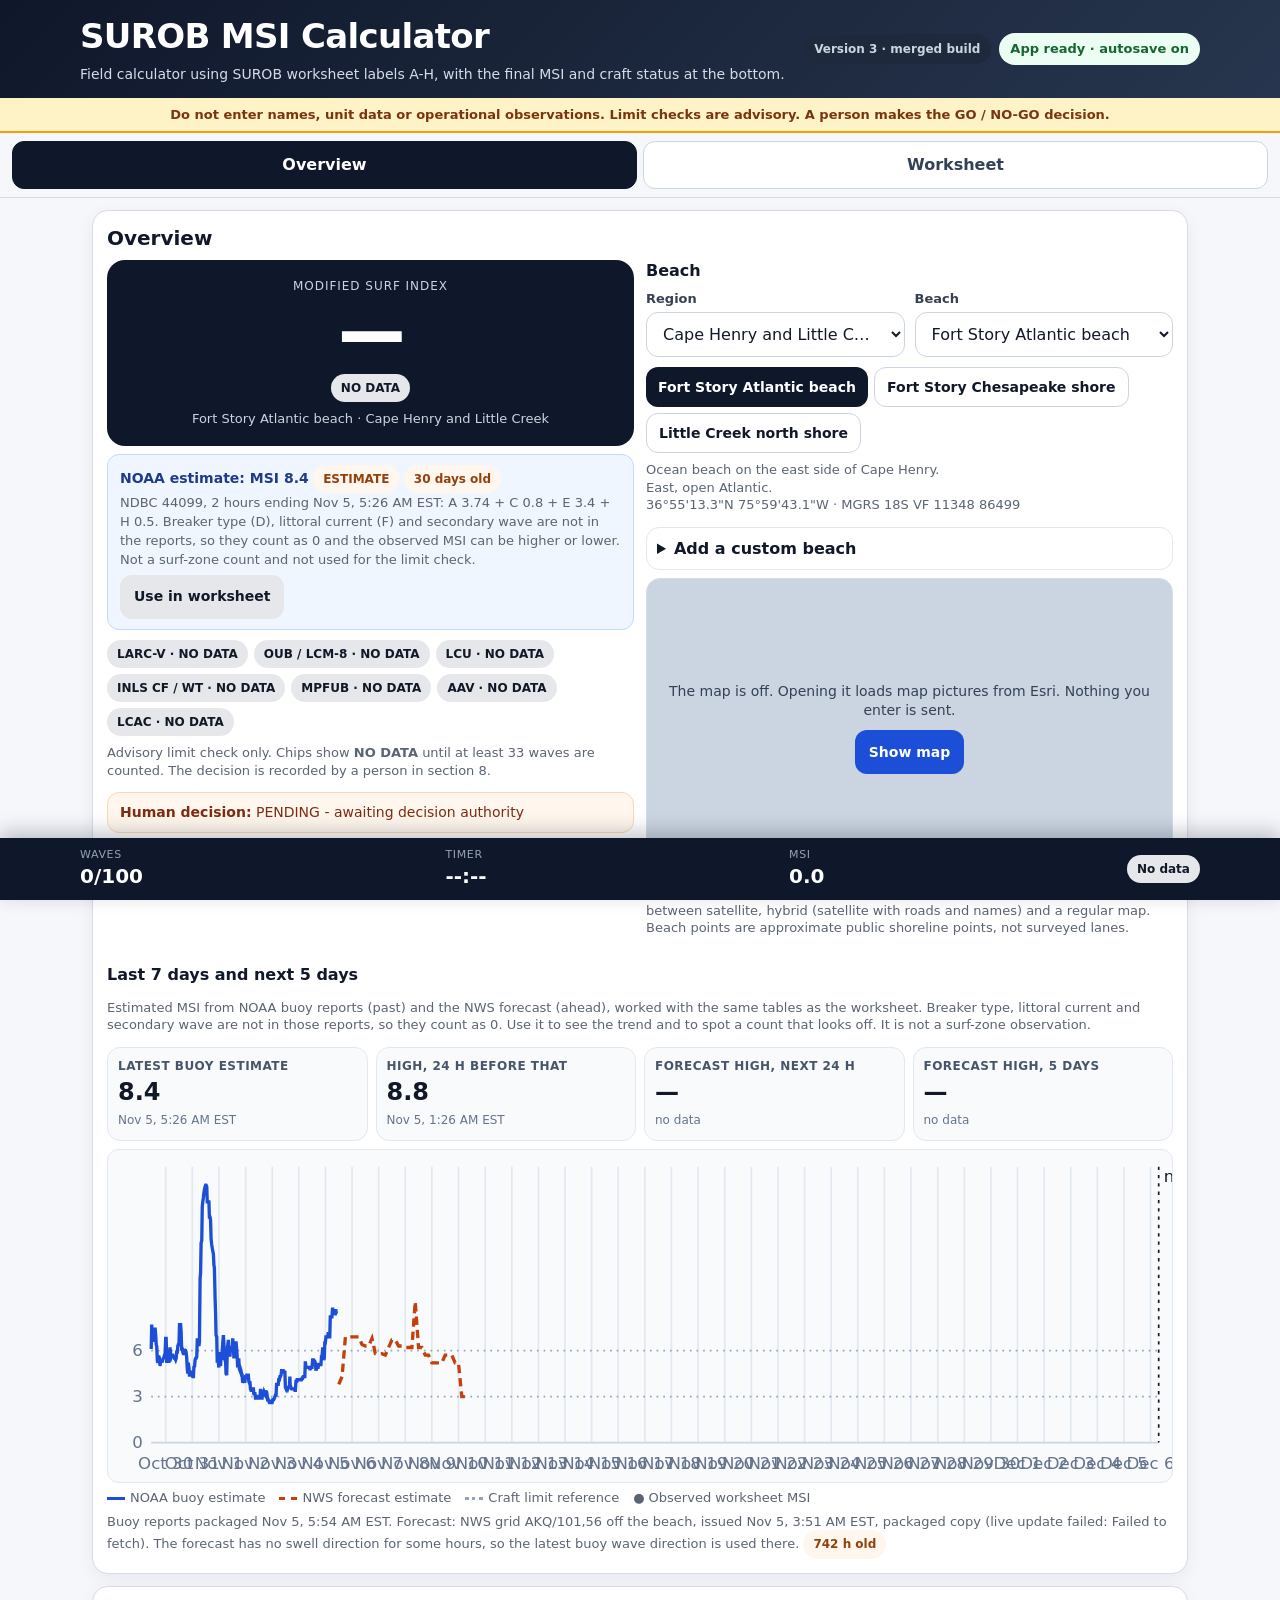
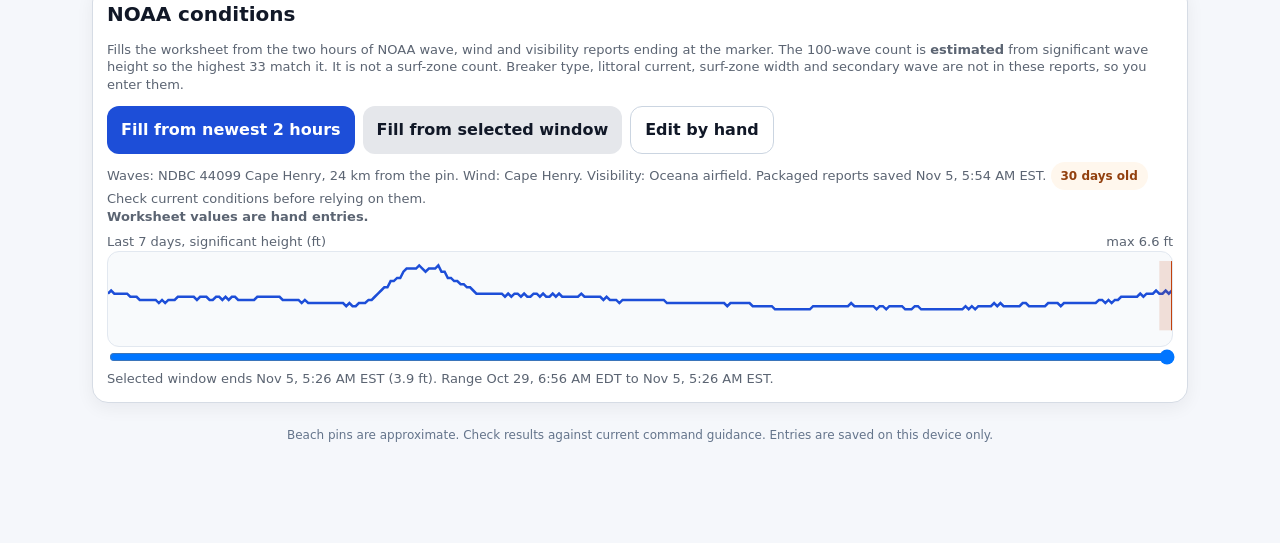
==== commit e1828b28: "V3 voice: keep the breaker type when the order changes mid-count; read 1' as 1 ft Co-Authored-By: Cl" ====
--- a/v3/index.html
+++ b/v3/index.html
@@ -787,7 +787,7 @@
 function sheetFlank(s){return/\bR\s*\/\s*L\b/.test(s)?'R/L':/\b(RIGHT|RT)\b/.test(s)?'Right':/\b(LEFT|LT)\b/.test(s)?'Left':null}
 function isHalf(n){return n>=0&&n<=MAX_HEIGHT&&Math.abs(n*2-Math.round(n*2))<EPS}
 function parseSheet(text){
-  const T=wordsToNumbers(text||'').replace(/\s*percent\b/gi,'%').toUpperCase().replace(/[–—]/g,'-').replace(/°/g,' DEG ');
+  const T=wordsToNumbers(fixBreakerWords(text)).replace(/\s*percent\b/gi,'%').toUpperCase().replace(/[–—]/g,'-').replace(/°/g,' DEG ');
   const lines=T.replace(new RegExp(`\\b(${SHEET_KEYS})\\b`,'g'),'\n$1').split(/\n+/).map(l=>l.trim()).filter(Boolean);
   const f={},rep={},tally={},list=[],notes=[];let decision=false;
   const time=s=>{const m=s.match(/\d{1,2}:?\d{2}(?::?\d{2})?/);return m?m[0].replace(/:/g,''):null};
@@ -1026,24 +1026,32 @@
   // Digits mixed with words: "3 and a half", "2 point 5".
   return s.replace(/(\d+)\s+(?:and\s+)?a\s+half\b/gi,(m,d)=>String(+d+0.5)).replace(/(\d+)\s+point\s+(\d+)/gi,'$1.$2');
 }
-function spokenToDigits(s){return wordsToNumbers(s,true).toLowerCase().replace(/\b(?:feet|foot|ft)\b/g,' ')}
+// Phone dictation often hears the breaker words as everyday words. These never mean anything else in a wave count or report.
+const MISHEARD=[[/\b(?:spelling|spellings|spelled|spieling|spoiling|spilled|spills|spill|spillin|spilin)\b/gi,'spilling'],
+  [/\b(?:plunge|plunges|plunged|plunger|plungers|lunging|plumbing|lunching|plundging)\b/gi,'plunging'],
+  [/\b(?:surgery|surgeries|surgeon|surgeons|surge|surges|surged|serging|surgin|searching|sourcing)\b/gi,'surging']];
+const fixBreakerWords=s=>MISHEARD.reduce((t,[re,w])=>t.replace(re,w),String(s||''));
+function spokenToDigits(s){return wordsToNumbers(fixBreakerWords(s),true).toLowerCase().replace(/\b(?:feet|foot|ft)\b/g,' ')}
 let pasteLive=false,pasteTimer=null;
 // live: called while the Sailor is talking. It never overwrites counts that were tapped; Apply does, after a confirm.
 // A breaker word right after a height belongs to that wave: "two spilling, three plunging" (or S / P / X).
 const SAID_TYPE=[[/^(?:spill\w*|s)$/,'sCount'],[/^(?:plung\w*|p)$/,'pCount'],[/^(?:surg\w*|x)$/,'xCount']];
 function applyHeights(live){
-  const tokens=spokenToDigits($('pasteHeights').value).split(/[\s,;]+/).map(t=>t.replace(/[.!?]+$/,'')).filter(t=>t!=='');
+  // Foot marks (1', 1′, 1") and stray punctuation around a word are dropped so "1'" reads as 1 ft.
+  const tokens=spokenToDigits($('pasteHeights').value).split(/[\s,;]+/).map(t=>t.replace(/^[^\w.]+|[^\w]+$/g,'').replace(/\.$/,'')).filter(t=>t!=='');
   const waves=[];let bad=0;
   // Either order works. Started with a breaker word ("spilling two, three, plunging four"): the type comes first and
   // stays picked for the heights after it, like the pad. Started with a height ("two spilling, three plunging"):
   // the type belongs to the height just before it.
   const typeOf=t=>{const k=SAID_TYPE.find(([re])=>re.test(t));return k&&k[1]};
   const first=tokens.find(t=>Number.isFinite(Number(t))||typeOf(t));
-  const typeFirst=!!(first&&typeOf(first));let cur=null;
-  tokens.forEach(t=>{const n=Number(t);if(Number.isFinite(n)&&n>=0){waves.push(typeFirst&&cur?{h:n,type:cur}:{h:n});return}
+  const typeFirst=!!(first&&typeOf(first));let cur=null,next=null;
+  tokens.forEach(t=>{const n=Number(t);if(Number.isFinite(n)&&n>=0){waves.push(typeFirst&&cur?{h:n,type:cur}:next?{h:n,type:next}:{h:n});next=null;return}
     const k=typeOf(t);
     if(k&&typeFirst)cur=k;
     else if(k&&waves.length&&!waves[waves.length-1].type)waves[waves.length-1].type=k;
+    // Height-first count, but this type has no wave before it waiting for one ("two spilling, spilling one"): it goes with the next height.
+    else if(k)next=k;
     else if(!/^(?:and|wave|waves|feet|foot|ft|then)$/.test(t))bad++});
   const vals=waves.map(w=>w.h),typed=waves.filter(w=>w.type),over=vals.filter(n=>n>MAX_HEIGHT).length;
   if(!vals.length){if(!live)$('pasteMsg').textContent='No valid heights found.';return}
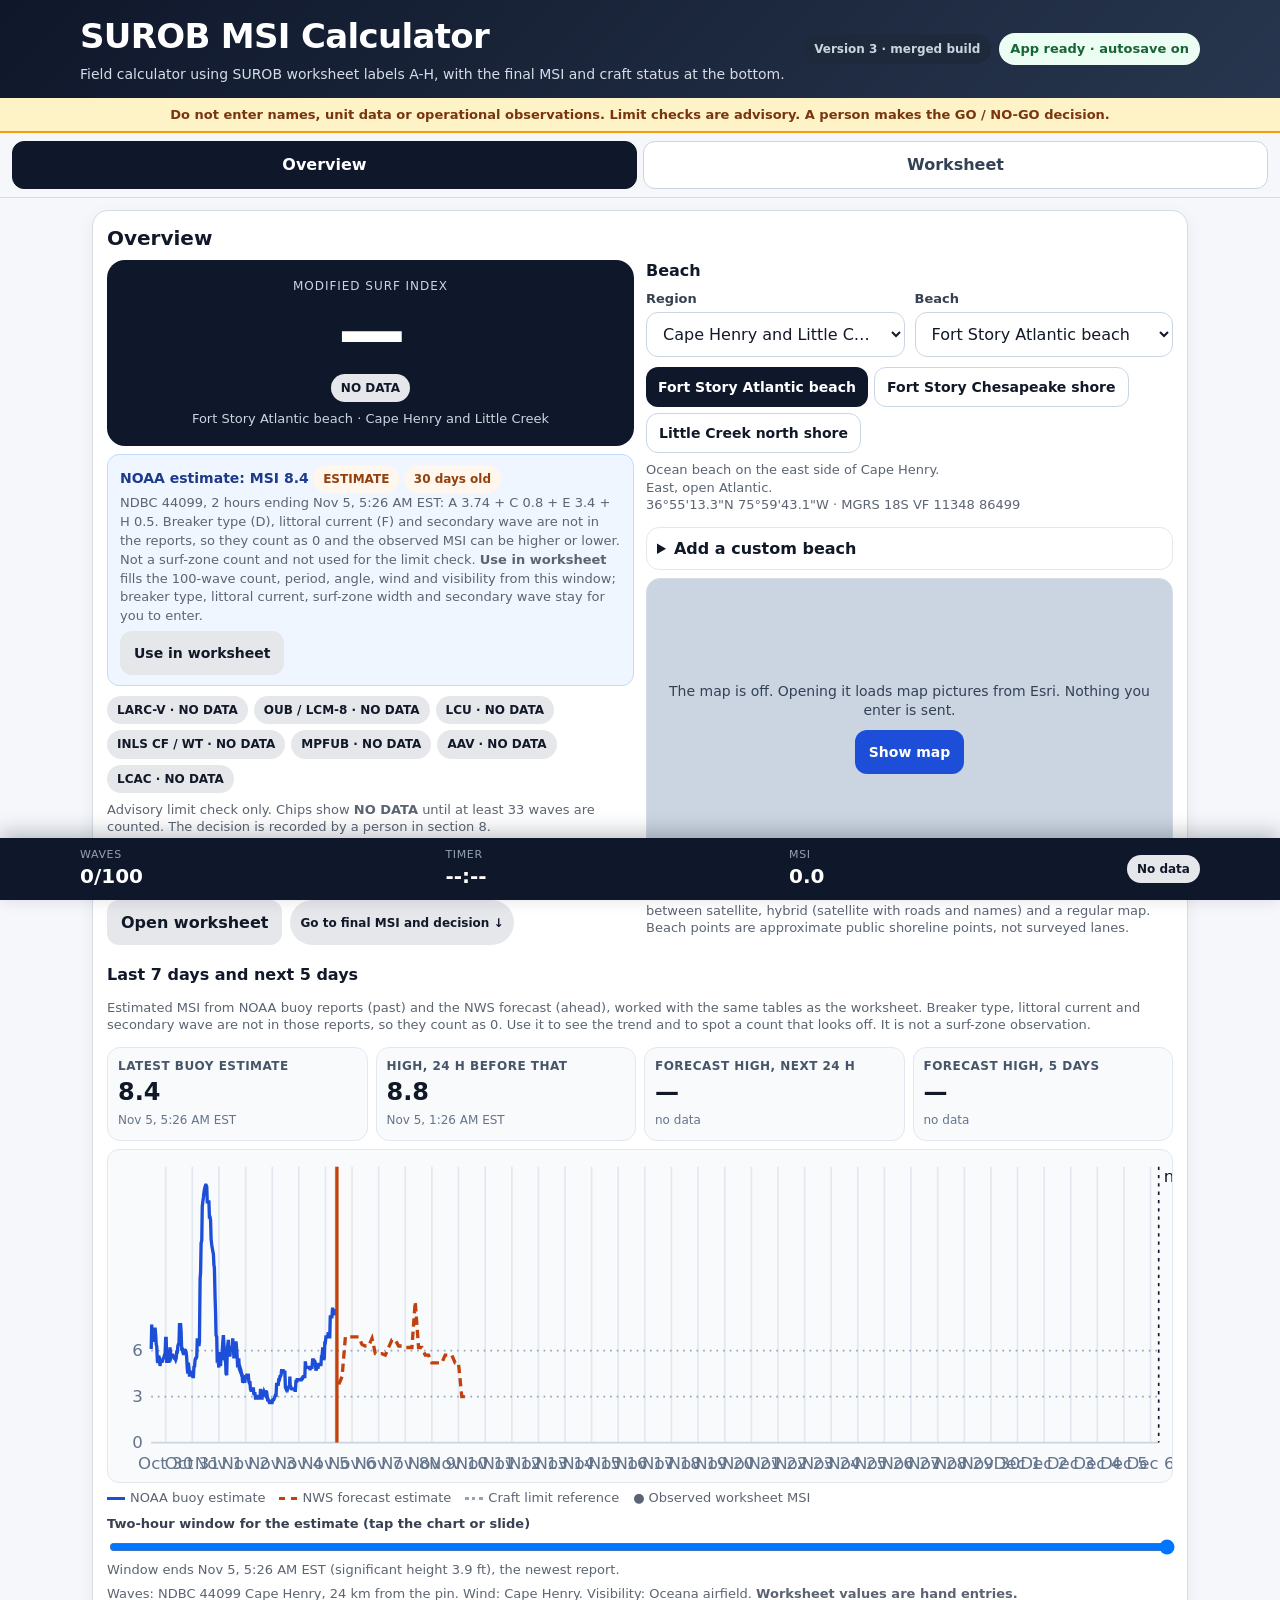
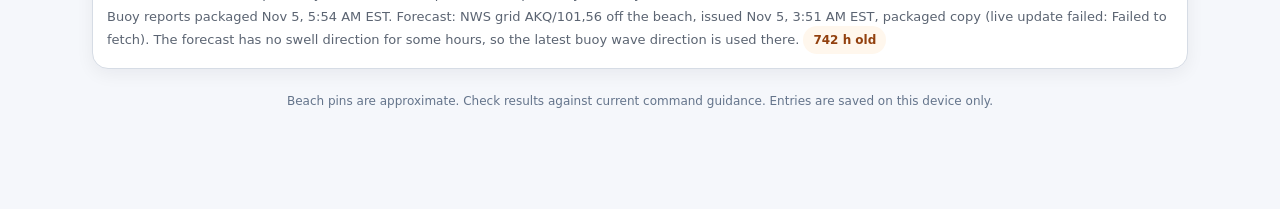
==== commit b0314585: "V3: one NOAA chart with the window slider and one fill button; Print this page Co-Authored-By: Claud" ====
--- a/v3/index.html
+++ b/v3/index.html
@@ -115,7 +115,7 @@
 .pictiles{display:grid;grid-template-columns:repeat(4,minmax(0,1fr));gap:8px;margin-top:8px}@media(max-width:620px){.pictiles{grid-template-columns:repeat(2,minmax(0,1fr))}}
 .picchart{width:100%;height:auto;display:block;background:#f8fafc;border:1px solid #e2e8f0;border-radius:12px;margin-top:8px}
 .legend{display:flex;flex-wrap:wrap;gap:4px 14px;margin-top:6px}.legend i{display:inline-block;width:18px;height:0;border-top:3px solid;vertical-align:middle;margin-right:5px}
-.spark{width:100%;height:96px;display:block;cursor:pointer;background:#f8fafc;border:1px solid #e2e8f0;border-radius:12px}
+.picchart{cursor:pointer}
 input[type=range]{min-height:auto;padding:0;border:0;background:none}
 .srcnote{font-size:13px;color:#334155;background:#f8fafc;border:1px solid #e2e8f0;border-radius:12px;padding:10px;margin-top:10px}
 .tabs{position:sticky;top:0;z-index:15;background:var(--bg);display:grid;grid-template-columns:1fr 1fr;gap:6px;padding:8px 12px;border-bottom:1px solid var(--line)}
@@ -137,6 +137,14 @@
 .micbtn{background:#fff;color:#111827;border:1px solid #cbd5e1}
 .micbtn[aria-pressed=true]{background:#b91c1c;color:#fff;border-color:#b91c1c}
 .miclive{font-size:13px;color:#334155;margin-top:6px;min-height:18px}
+.wavelog{margin-top:10px;border:1px solid #e2e8f0;border-radius:14px;background:#fff;padding:8px 10px}
+.wlhead{display:flex;justify-content:space-between;align-items:baseline;gap:8px;margin-bottom:4px}
+.wavelog ol{list-style:none;margin:0;padding:0;max-height:232px;overflow-y:auto}
+.wavelog li{display:grid;grid-template-columns:34px 58px minmax(0,1fr) auto auto;gap:8px;align-items:center;padding:5px 0;border-top:1px solid #f1f5f9;font-size:14px;font-variant-numeric:tabular-nums}
+.wavelog li:first-child{border-top:0}.wavelog li:first-child:not(.empty){background:#eff6ff;border-radius:8px}
+.wavelog li.empty{display:block;color:#64748b;font-size:13px}
+.wavelog .wn{color:#475569;text-align:right}.wavelog .wh{font-weight:800}.wavelog .wt.none{color:#94a3b8}.wavelog .wc{color:#64748b;font-size:12px}
+.wavelog button{min-height:32px;padding:4px 10px;font-size:12px}
 /* Zero page margin stops the browser printing its header/footer (file path, URL, date) on PDFs. */
 @page{margin:0}
 @media print{header,.no-print,button,.livebar,.tabs{display:none!important}[data-tab][hidden]{display:block!important}body{background:white;padding:12mm}.card,.result{box-shadow:none;break-inside:avoid}.breakdown{grid-template-columns:repeat(8,1fr)}details{display:block}details>*{display:block}}
@@ -196,21 +204,14 @@
       <div class="pictiles" id="picTiles"></div>
       <svg class="picchart" id="picChart" viewBox="0 0 640 200" role="img" aria-label="Estimated MSI for the last 7 days and the next 5 days"></svg>
       <div class="legend small" id="picLegend"><span><i style="border-color:#1d4ed8"></i>NOAA buoy estimate</span><span><i style="border-color:#c2410c;border-top-style:dashed"></i>NWS forecast estimate</span><span><i style="border-color:#94a3b8;border-top-style:dotted"></i>Craft limit reference</span><span>● Observed worksheet MSI</span></div>
+      <div class="no-print" id="noaaPick" style="margin-top:8px"><label for="noaaWin">Two-hour window for the estimate (tap the chart or slide)</label><input type="range" id="noaaWin" min="0" max="0" value="0"><div class="small" id="noaaWinLbl"></div></div>
+      <div id="noaaStatus" class="small" style="margin-top:6px"></div>
+      <div id="noaaSrc" class="srcnote" style="display:none"></div>
       <div class="small" id="picSrc" style="margin-top:6px"></div>
+      <input type="hidden" id="entrySource" value="manual"><input type="hidden" id="noaaEnd"><input type="hidden" id="srcNote">
     </div>
   </section>
 
-  <section class="card" id="noaa">
-    <h2>NOAA conditions</h2>
-    <p class="small">Fills the worksheet from the two hours of NOAA wave, wind and visibility reports ending at the marker. The 100-wave count is <b>estimated</b> from significant wave height so the highest 33 match it. It is not a surf-zone count. Breaker type, littoral current, surf-zone width and secondary wave are not in these reports, so you enter them.</p>
-    <div class="btnrow no-print"><button type="button" class="blue" id="noaaFill">Fill from newest 2 hours</button><button type="button" class="secondary" id="noaaFillSel">Fill from selected window</button><button type="button" class="ghost" id="noaaManual">Edit by hand</button></div>
-    <div id="noaaStatus" class="small" style="margin-top:8px"></div>
-    <div id="noaaChartWrap" style="margin-top:8px"><div class="small" style="display:flex;justify-content:space-between"><span>Last 7 days, significant height (ft)</span><span id="sparkMax"></span></div><svg class="spark" id="spark" viewBox="0 0 640 84" preserveAspectRatio="none" role="img" aria-label="Seven days of significant wave height. Tap to choose the end of the two-hour window."></svg><input type="range" id="noaaWin" min="0" max="0" value="0" aria-label="End of the two-hour window"><div class="small" id="noaaWinLbl"></div></div>
-    <div id="noaaSrc" class="srcnote" style="display:none"></div>
-    <input type="hidden" id="entrySource" value="manual">
-    <input type="hidden" id="noaaEnd">
-    <input type="hidden" id="srcNote">
-  </section>
 
   <section class="card">
     <h2>Observation</h2>
@@ -300,6 +301,7 @@
       <div class="miclive" data-miclive="pasteHeights"></div>
     </div>
     <div class="progress" id="waveProgress"><div></div></div>
+    <div class="wavelog no-print"><div class="wlhead"><b>Recorded waves</b><span class="small" id="waveLogHead"></span></div><ol id="waveLog" aria-live="polite"></ol><div class="small" id="waveLogNote"></div></div>
     <div class="summary-grid" aria-label="Calculated wave count results">
       <div class="sum"><b>Waves counted</b><strong id="totalWavesOut">0</strong><span>target is 100</span></div>
       <div class="sum"><b>A / ALPHA avg ft</b><strong id="alphaRawOut">0.00</strong><span>call round <b id="alphaReportOut" style="display:inline;font-size:12px">0.0</b> ft</span></div>
@@ -389,7 +391,7 @@
   <section class="card">
     <h2>5. BPT communicator call</h2>
     <div class="call" id="callOutput"></div>
-    <div class="btnrow no-print" style="margin-top:10px"><button type="button" id="copyCall">Copy call</button><button type="button" class="secondary" id="shareCall" style="display:none">Share</button><button type="button" class="secondary" onclick="window.print()">Print / save PDF</button></div>
+    <div class="btnrow no-print" style="margin-top:10px"><button type="button" id="copyCall">Copy call</button><button type="button" class="secondary" id="shareCall" style="display:none">Share</button><button type="button" class="secondary" onclick="window.print()">Print this page</button></div>
     <h3 class="no-print">SUROB / MSI data sheet (PDF)</h3>
     <p class="small no-print">The 2-page fillable data sheet: MSI calculation, BPT communicator calls, correction tables, 100-wave count, breaker period and highest-33 computation. Download it blank, or filled from this worksheet. Every field stays editable.</p>
     <div class="btnrow no-print"><button type="button" id="sheetFilled">Fill data sheet (PDF)</button><button type="button" class="secondary" id="sheetBlank">Blank data sheet (PDF)</button></div>
@@ -653,7 +655,7 @@
   if(fromSample)['pCount','sCount','xCount','driftFeet','driftMinutes','foxtrotFlank','golfFrom','golfTo','golfWidth','secondaryHeight','scenarioId'].forEach(id=>{const el=$(id);if(el.tagName==='SELECT')el.selectedIndex=0;else el.value=el.defaultValue});
   Object.entries(w.patch).forEach(([id,v])=>{const el=$(id);if(el)el.value=v});
   $('entrySource').value='noaa';$('noaaEnd').value=String(w.end);$('srcNote').value=w.note;selEnd=w.end;
-  tapHistory=[];$('undoTap').disabled=true;openBigIfUsed();calculate();
+  tapHistory=[];waveLog=[];$('undoTap').disabled=true;openBigIfUsed();calculate();
 }
 function setManual(){if($('entrySource').value==='noaa'){$('entrySource').value='manual';$('noaaEnd').value=''}}
 
@@ -670,12 +672,12 @@
 function renderEstimate(){
   const el=$('ovEst'),b=beach(),link=LINKS[b.id];
   if(!COND||!link){el.style.display='none';return}
-  if(estCache.id!==b.id){const w=noaaWindow(link,b,null);estCache={id:b.id,w,e:w&&estimateMsi(w.patch)}}
+  if(estCache.id!==b.id||estCache.sel!==selEnd){const w=noaaWindow(link,b,selEnd)||noaaWindow(link,b,null);estCache={id:b.id,sel:selEnd,w,e:w&&estimateMsi(w.patch)}}
   const{w,e}=estCache;if(!w){el.style.display='none';return}
   const ageH=(Date.now()-Date.parse(COND.fetchedAt))/36e5;
   el.style.display='';
   el.innerHTML=`<b>NOAA estimate: MSI ${fmt(e.msi,1)}</b> <span class="pill warn">ESTIMATE</span>`+(ageH>24?` <span class="pill warn">${Math.floor(ageH/24)} day${ageH>=48?'s':''} old</span>`:'')+
-    `<br><span class="small">NDBC ${esc(link.wave.id)}, 2 hours ending ${esc(fmtWhen(w.end))}: A ${fmt(e.alpha,2)} + C ${fmt(e.c,1)} + E ${fmt(e.e,1)} + H ${fmt(e.h,1)}${w.patch.windSpeed==null?' (no wind report)':''}. Breaker type (D), littoral current (F) and secondary wave are not in the reports, so they count as 0 and the observed MSI can be higher or lower. Not a surf-zone count and not used for the limit check.</span>`+
+    `<br><span class="small">NDBC ${esc(link.wave.id)}, 2 hours ending ${esc(fmtWhen(w.end))}: A ${fmt(e.alpha,2)} + C ${fmt(e.c,1)} + E ${fmt(e.e,1)} + H ${fmt(e.h,1)}${w.patch.windSpeed==null?' (no wind report)':''}. Breaker type (D), littoral current (F) and secondary wave are not in the reports, so they count as 0 and the observed MSI can be higher or lower. Not a surf-zone count and not used for the limit check. <b>Use in worksheet</b> fills the 100-wave count, period, angle, wind and visibility from this window; breaker type, littoral current, surf-zone width and secondary wave stay for you to enter.</span>`+
     `<div class="btnrow no-print" style="margin-top:6px"><button type="button" class="secondary" id="ovEstUse">Use in worksheet</button></div>`;
 }
 
@@ -748,6 +750,7 @@
     :`<div class="note ok"><b>Cross-check:</b> observed MSI, ALPHA and wind are close to NOAA. ${esc(when)}.</div>`;
   return{t:tObs,msi};
 }
+let picX=null;
 function renderPicture(){
   const b=beach(),link=LINKS[b.id],wrap=$('ovPic');
   if(!COND||!link){wrap.style.display='none';$('ovCheck').innerHTML='';return}
@@ -774,6 +777,8 @@
   g+=`<line x1="${L}" x2="${W-R}" y1="${Y(0)}" y2="${Y(0)}" stroke="#cbd5e1"/><line x1="${X(now).toFixed(1)}" x2="${X(now).toFixed(1)}" y1="${T}" y2="${H-B}" stroke="#0f172a" stroke-dasharray="2 3"/><text x="${(X(now)+3).toFixed(1)}" y="${T+9}" font-size="10" fill="#0f172a">now</text>`;
   if(s.hist.length)g+=`<path d="${path(s.hist)}" fill="none" stroke="#1d4ed8" stroke-width="2"/>`;
   if(s.ahead.length)g+=`<path d="${path(s.ahead)}" fill="none" stroke="#c2410c" stroke-width="2" stroke-dasharray="5 3"/>`;
+  if(selEnd&&s.hist.length&&selEnd>=s.hist[0].t){const x1=X(selEnd),x0=Math.max(L,X(selEnd-TWO_H));g+=`<rect x="${x0.toFixed(1)}" y="${T}" width="${Math.max(2,x1-x0).toFixed(1)}" height="${H-T-B}" fill="#c2410c" opacity=".18"/><line x1="${x1.toFixed(1)}" x2="${x1.toFixed(1)}" y1="${T}" y2="${H-B}" stroke="#c2410c" stroke-width="2"/>`}
+  picX={t0,t1,L,R,W};
   if(obs)g+=`<circle cx="${X(obs.t).toFixed(1)}" cy="${Y(obs.msi).toFixed(1)}" r="5" fill="#0f172a" stroke="#fff" stroke-width="2"><title>Observed worksheet MSI ${fmt(obs.msi,1)}</title></circle>`;
   svg.innerHTML=g;
 }
@@ -869,23 +874,18 @@
   $('scanMsg').textContent=`Applied. App MSI ${fmt(msi,1)}`+(sheet.msi!=null?`, sheet says ${fmt(sheet.msi,1)}${Math.abs(sheet.msi-msi)>0.05?'. Find the difference on the paper':''}`:'')+'. Check every field against the paper before using it.';
 }
 function renderNoaa(){
-  const b=beach(),link=LINKS[b.id],st=$('noaaStatus');
-  if(!COND||!link){st.textContent='NOAA reports are not loaded. Enter the worksheet by hand.';$('noaaChartWrap').style.display='none';return}
-  const pts=wavePoints(link),fetched=Date.parse(COND.fetchedAt),ageH=(Date.now()-fetched)/36e5;
-  const src=$('entrySource').value,end=num($('noaaEnd').value);
-  st.innerHTML=`Waves: NDBC ${link.wave.id} ${esc(link.wave.name)}, ${kmBetween(b.lat,b.lng,link.wave.lat,link.wave.lng)} km from the pin. Wind: ${esc(link.wind.name)}${link.visibility.id!==link.wind.id?`. Visibility: ${esc(link.visibility.name)}`:''}. Packaged reports saved ${fmtWhen(fetched)}.`+
-    (ageH>24?` <span class="pill warn">${Math.floor(ageH/24)} day${ageH>=48?'s':''} old</span> Check current conditions before relying on them.`:'')+
-    `<br><b>${src==='noaa'&&end?`Worksheet filled from the window ending ${fmtWhen(end)}.`:src==='scan'?'Worksheet values were read from a handwritten sheet.':'Worksheet values are hand entries.'}</b>`;
+  const b=beach(),link=LINKS[b.id],st=$('noaaStatus'),pick=$('noaaPick');
+  if(!COND||!link){st.textContent='NOAA reports are not loaded for this beach. Enter the worksheet by hand.';pick.style.display='none';return}
+  const pts=wavePoints(link),src=$('entrySource').value,end=num($('noaaEnd').value);
+  st.innerHTML=`Waves: NDBC ${link.wave.id} ${esc(link.wave.name)}, ${kmBetween(b.lat,b.lng,link.wave.lat,link.wave.lng)} km from the pin. Wind: ${esc(link.wind.name)}${link.visibility.id!==link.wind.id?`. Visibility: ${esc(link.visibility.name)}`:''}.`+
+    ` <b>${src==='noaa'&&end?`Worksheet filled from the window ending ${fmtWhen(end)}.`:src==='scan'?'Worksheet values were read from a handwritten sheet.':'Worksheet values are hand entries.'}</b>`;
   const sn=$('noaaSrc');if(src==='noaa'&&$('srcNote').value){sn.style.display='';sn.textContent=$('srcNote').value}else sn.style.display='none';
-  const wrap=$('noaaChartWrap');if(pts.length<2){wrap.style.display='none';return}wrap.style.display='';
-  const t0=pts[0].t,t1=pts[pts.length-1].t,hs=pts.map(p=>p.hsM*M_TO_FT),mx=Math.max(...hs,1);
-  const X=t=>(t-t0)/(t1-t0)*640,Y=h=>68-h/mx*56;
+  if(pts.length<2){pick.style.display='none';return}pick.style.display='';
+  const t0=pts[0].t,t1=pts[pts.length-1].t;
   if(selEnd==null||selEnd<t0||selEnd>t1)selEnd=src==='noaa'&&end?end:t1;
-  const idx=pts.reduce((bi,p,i)=>Math.abs(p.t-selEnd)<Math.abs(pts[bi].t-selEnd)?i:bi,0),mxX=X(pts[idx].t);
-  $('spark').innerHTML=`<path d="${pts.map((p,i)=>`${i?'L':'M'}${X(p.t).toFixed(1)},${Y(hs[i]).toFixed(1)}`).join(' ')}" fill="none" stroke="#1d4ed8" stroke-width="2.5" vector-effect="non-scaling-stroke"/><rect x="${Math.max(0,X(pts[idx].t-TWO_H)).toFixed(1)}" y="8" width="${(mxX-Math.max(0,X(pts[idx].t-TWO_H))).toFixed(1)}" height="62" fill="#c2410c" opacity=".15"/><line x1="${mxX}" x2="${mxX}" y1="8" y2="70" stroke="#c2410c" stroke-width="2" vector-effect="non-scaling-stroke"/>`;
-  setText('sparkMax',`max ${fmt(mx,1)} ft`);
+  const idx=pts.reduce((bi,p,i)=>Math.abs(p.t-selEnd)<Math.abs(pts[bi].t-selEnd)?i:bi,0);selEnd=pts[idx].t;
   const r=$('noaaWin');r.max=pts.length-1;r.value=idx;
-  setText('noaaWinLbl',`Selected window ends ${fmtWhen(pts[idx].t)} (${fmt(hs[idx],1)} ft). Range ${fmtWhen(t0)} to ${fmtWhen(t1)}.`);
+  setText('noaaWinLbl',`Window ends ${fmtWhen(pts[idx].t)} (significant height ${fmt(pts[idx].hsM*M_TO_FT,1)} ft)${idx===pts.length-1?', the newest report':''}.`);
 }
 
 /* ---------- Coordinates: MGRS and deg-min-sec (WGS 84) ---------- */
@@ -1058,6 +1058,7 @@
   if(getHeightList().length&&!pasteLive){if(live){$('pasteMsg').textContent='Waves were already tapped. Tap Apply to replace them with these.';return}if(!confirm('Replace the current wave counts with these?'))return}
   setManual();setCountsFromList(vals);tapHistory=[];$('undoTap').disabled=true;pasteLive=true;lastWave='';
   if(typed.length)['pCount','sCount','xCount'].forEach(id=>$(id).value=typed.filter(w=>w.type===id).length);
+  waveLog=waves.map(w=>({h:clamp(roundHalf(w.h),0,MAX_HEIGHT),type:w.type||null,t:null}));
   $('pasteMsg').textContent=`${live?'Heard':'Applied'} ${vals.length} wave${vals.length>1?'s':''}${typed.length?`, ${typed.length} with a breaker type`:''}.`+(bad?` Skipped ${bad} word${bad>1?'s':''} the app could not use.`:'')+(over?` ${over} value${over>1?'s':''} above ${MAX_HEIGHT} ft counted as ${MAX_HEIGHT} ft.`:'');
   calculate();
 }
@@ -1143,8 +1144,7 @@
   const yd=num($('visibilityYards').value);if(yd>0)put('bpt_visibility_mi',yd>=9999?'10+':fmt(yd/1760,1));
   const wx=v('visibility').toLowerCase();[['unrestricted',/unrestrict/],['overcast',/overcast|cloud/],['foggy',/fog/],['hazy',/haz/],['clear',/clear/]].forEach(([k,re])=>{if(re.test(wx))f['bpt_wx_'+k]=true});
   // 100-wave table: only when every wave was tapped on the pad, so the order and breaker type of each wave are known.
-  const taps=tapHistory.filter(Array.isArray);
-  if(taps.length&&taps.length===tapHistory.length&&taps.length===c.total&&c.total<=100)taps.forEach((ids,i)=>{const k='wave_'+String(i+1).padStart(3,'0');put(k+'_ht',n1(num($(ids[0]).dataset.h)));if(ids[1])put(k+'_type',{pCount:'P',sCount:'S',xCount:'X'}[ids[1]])});
+  if(waveLog.length&&waveLog.length===c.total&&c.total<=100)waveLog.forEach((w,i)=>{const k='wave_'+String(i+1).padStart(3,'0');put(k+'_ht',n1(w.h));if(w.type)put(k+'_type',TYPE_LETTER[w.type])});
   // Breaker period computation
   if(c.elapsed>0){put('bpc_start',v('startTime'));put('bpc_stop',v('stopTime'));put('bpc_total_seconds',fmt(c.elapsed,0));put('bpc_charlie',fmt(c.charlieRaw,2))}
   // Highest 33 waves: height x occurrence (4 rows on the sheet)
@@ -1188,7 +1188,7 @@
     if(!filled){saveBlob(new Blob([binBytes(src)],{type:'application/pdf'}),'SUROB-MSI-data-sheet-blank.pdf');msg.textContent='Saved the blank data sheet. It can be printed or filled in any PDF app.';return}
     const vals=sheetValues(),n=Object.keys(vals).length;
     saveBlob(new Blob([binBytes(fillPdf(src,vals))],{type:'application/pdf'}),sheetName());
-    const c=lastCalc,taps=tapHistory.length&&tapHistory.every(Array.isArray)&&tapHistory.length===c.total;
+    const c=lastCalc,taps=waveLog.length&&waveLog.length===c.total;
     msg.textContent=`Saved with ${n} fields filled from the worksheet. Every field can still be edited in the PDF app.`+(c.total<33?' ALPHA and MSI are left blank until 33 waves are counted.':'')+(c.total&&!taps?' The 100-wave table is filled only when every wave was tapped on the pad.':'')+' Check it against the paper sheet.';
   }catch(e){msg.textContent=`Could not make the data sheet (${e.message||e}). Open the page once with a connection and try again.`}
 }
@@ -1280,6 +1280,7 @@
 }
 function setCountsFromList(list){
   const counts={};
+  waveLog=[];
   list.forEach(v=>{const h=clamp(roundHalf(v),0,MAX_HEIGHT);counts[h]=(counts[h]||0)+1});
   document.querySelectorAll('.hcount').forEach(inp=>{inp.value=counts[num(inp.dataset.h)]||0});
   openBigIfUsed();
@@ -1300,15 +1301,37 @@
   const hi=$(hId(h)),ids=[hi.id];hi.value=int(hi.value)+1;
   if(padType){const t=$(padType);t.value=int(t.value)+1;ids.push(padType)}
   setManual();pasteLive=false;tapHistory.push(ids);$('undoTap').disabled=false;
+  waveLog.push({h,type:padType||null,t:Date.now(),ref:ids});
   if(navigator.vibrate)try{navigator.vibrate(8)}catch(_){}
   lastWave=`${fmt(h,1)} ft ${padType?TYPE_NAME[padType]:'(no breaker type)'}`;
   calculate();
 }
+/* ---------- Recorded waves: each wave as it goes in, newest first ---------- */
+// One entry per wave tapped on the pad or heard by voice: height, breaker type id, time. Bulk fills (sample, NOAA,
+// edited totals, a scanned sheet) replace the counts and clear this list.
+let waveLog=[];
+const TYPE_LETTER={sCount:'S',pCount:'P',xCount:'X'};
+function renderWaveLog(total){
+  const box=$('waveLog');if(!box)return;
+  setText('waveLogHead',waveLog.length?`${waveLog.length} of 100 · newest first`:'');
+  const extra=total-waveLog.length;
+  const rows=waveLog.map((w,i)=>({w,i})).reverse().map(({w,i})=>`<li><b class="wn">${i+1}</b><span class="wh">${fmt(w.h,1)} ft</span><span class="wt ${w.type?'':'none'}">${w.type?TYPE_NAME[w.type]:'no type'}</span><span class="wc">${w.t?new Date(w.t).toLocaleTimeString([], {hour:'2-digit',minute:'2-digit',second:'2-digit',hour12:false}):'voice'}</span><button type="button" class="ghost" data-rmwave="${i}" aria-label="Remove wave ${i+1}">Remove</button></li>`).join('');
+  box.innerHTML=rows||`<li class="empty">${total?'':'No waves yet. The first one you tap or say shows here as wave 1.'}</li>`;
+  $('waveLogNote').textContent=extra>0?`${extra} wave${extra>1?'s':''} came in as totals (sample, NOAA estimate, scanned sheet or edited totals) and ${extra>1?'are':'is'} not listed one by one.`:'';
+}
+function removeWave(i){
+  const w=waveLog[i];if(!w)return;
+  const hi=$(hId(w.h));hi.value=Math.max(0,int(hi.value)-1);
+  if(w.type){const t=$(w.type);t.value=Math.max(0,int(t.value)-1)}
+  if(w.ref){const k=tapHistory.indexOf(w.ref);if(k>=0)tapHistory.splice(k,1);$('undoTap').disabled=!tapHistory.length}
+  waveLog.splice(i,1);lastWave='';calculate();
+}
 function renderPad(total){
+  renderWaveLog(total);
   HEIGHTS.forEach(h=>{const s=$('pc_'+hId(h));if(s)s.textContent=int($(hId(h)).value)});
   setText('padS',int($('sCount').value));setText('padP',int($('pCount').value));setText('padX',int($('xCount').value));
   document.querySelectorAll('[data-btype]').forEach(b=>b.setAttribute('aria-pressed',String(b.dataset.btype===padType)));
-  $('padLast').innerHTML=total&&lastWave?`Wave ${total}: <b>${esc(lastWave)}</b>`:total?`${total} waves so far.`:`<b>${padType?'Now tap the height of each wave.':'Pick a breaker type, then tap the height.'}</b>`;
+  $('padLast').innerHTML=total&&lastWave?`Wave ${total}: <b>${esc(lastWave)}</b>`:total?`${total} wave${total>1?'s':''} so far.`:`<b>${padType?'Now tap the height of each wave.':'Pick a breaker type, then tap the height.'}</b>`;
 }
 
 /* ---------- Craft ---------- */
@@ -1568,7 +1591,7 @@
   try{
     const f={};
     document.querySelectorAll('input[id],select[id],textarea[id]').forEach(el=>{f[el.id]=el.type==='checkbox'?el.checked:el.value});
-    localStorage.setItem(STORE_KEY,JSON.stringify({v:9,f,timerStart,savedAt:Date.now()}));
+    localStorage.setItem(STORE_KEY,JSON.stringify({v:9,f,timerStart,log:waveLog.map(({h,type,t})=>({h,type,t})),savedAt:Date.now()}));
   }catch(e){storageOk=false}
 }
 function restore(){
@@ -1577,6 +1600,7 @@
     const s=JSON.parse(raw);restoring=true;
     Object.entries(s.f||{}).forEach(([id,v])=>{const el=$(id);if(!el)return;if(el.type==='checkbox')el.checked=!!v;else el.value=v});
     if(s.timerStart)timerStart=s.timerStart;
+    waveLog=Array.isArray(s.log)?s.log.filter(w=>w&&Number.isFinite(w.h)).map(w=>({h:w.h,type:TYPE_NAME[w.type]?w.type:null,t:w.t||null})):[];
     if(s.f&&s.f.regionId&&REGIONS.some(r=>r.id===s.f.regionId)){$('regionId').value=s.f.regionId;fillBeaches(s.f.beachId)}
     restoring=false;openBigIfUsed();return s.savedAt||Date.now();
   }catch(e){restoring=false;return null}
@@ -1596,7 +1620,7 @@
     else if(el.tagName==='SELECT'){const i=[...el.options].findIndex(o=>o.defaultSelected);el.selectedIndex=i<0?0:i}
     else el.value=el.defaultValue;
   });
-  timerStart=null;clearInterval(ticker);tapHistory=[];$('undoTap').disabled=true;pasteLive=false;lastWave='';
+  timerStart=null;clearInterval(ticker);tapHistory=[];waveLog=[];$('undoTap').disabled=true;pasteLive=false;lastWave='';
   $('restoreNotice').style.display='none';$('pasteMsg').textContent='';$('bigWaves').open=false;
   $('regionId').value=keepR;fillBeaches(keepB);$('siteName').value=beach().name;lastBeachName=beach().name;selEnd=null;
   tick();updateTimerUI();
@@ -1604,7 +1628,7 @@
 function loadScenario(k){
   const sc=SCENARIOS[k];if(!sc)return;
   if((getHeightList().length||num($('totalSeconds').value)>0)&&!confirm(`Replace current entries with sample ${sc.label}?`))return;
-  resetFields();
+  resetFields();waveLog=[];tapHistory=[];$('undoTap').disabled=true;
   Object.entries(sc.f).forEach(([id,v])=>{const el=$(id);if(el)el.value=v});
   $('scenarioId').value=sc.label;$('dtg').value=nowDTG();
   openBigIfUsed();calculate();
@@ -1618,7 +1642,7 @@
 /* ---------- Init ---------- */
 /* ---------- Overview / Worksheet tabs (?all shows every section, as print does) ---------- */
 const TAB_KEY='surob-msi-v3-tab',ALL_TABS=/[?&]all\b/.test(location.search);
-const tabOf=s=>s.id==='overview'||s.id==='noaa'?'overview':'worksheet';
+const tabOf=s=>s.id==='overview'?'overview':'worksheet';
 function showTab(name){
   if(ALL_TABS)return;
   document.querySelectorAll('main>section.card').forEach(s=>{s.dataset.tab=tabOf(s);s.hidden=s.dataset.tab!==name});
@@ -1672,10 +1696,11 @@
     document.addEventListener('click',e=>{
       const sb=e.target.closest('[data-scenario]');if(sb){loadScenario(sb.dataset.scenario);return}
       const ib=e.target.closest('[data-info]');if(ib){toggleInfo(ib);return}
+      const rw=e.target.closest('[data-rmwave]');if(rw){removeWave(+rw.dataset.rmwave);return}
       const mc=e.target.closest('[data-mic]');if(mc){startMic(mc.dataset.mic);return}
       const bb=e.target.closest('[data-beach]');if(bb){$('beachId').value=bb.dataset.beach;onBeachChange();return}
       if(e.target.closest('#mapShow')){map.on=true;renderMap();return}
-      if(e.target.closest('#ovEstUse')){selEnd=null;noaaFill(false);return}
+      if(e.target.closest('#ovEstUse')){noaaFill(true);return}
       const bt=e.target.closest('[data-btype]');if(bt){padType=padType===bt.dataset.btype?null:bt.dataset.btype;renderPad(getHeightList().length);return}
       const ph=e.target.closest('[data-padh]');if(ph){padWave(+ph.dataset.padh);return}
       if(e.target.closest('#padMore')){showBigPad($('padMore').getAttribute('aria-expanded')!=='true');return}
@@ -1691,12 +1716,12 @@
       calculate();
     });
     $('undoTap').addEventListener('click',()=>{
-      const id=tapHistory.pop();if(id){[].concat(id).forEach(x=>{const i=$(x);i.value=Math.max(0,int(i.value)-1)});lastWave='';calculate()}
+      const id=tapHistory.pop();if(id){[].concat(id).forEach(x=>{const i=$(x);i.value=Math.max(0,int(i.value)-1)});const k=waveLog.findIndex(w=>w.ref===id);if(k>=0)waveLog.splice(k,1);lastWave='';calculate()}
       $('undoTap').disabled=!tapHistory.length;
     });
     const onEdit=e=>{
       const t=e.target;if(!t.matches||!t.matches('input,select'))return;
-      if(t.id==='noaaWin'){const link=LINKS[beach().id],pts=wavePoints(link),p=pts[int(t.value)];if(p){selEnd=p.t;renderNoaa()}return}
+      if(t.id==='noaaWin'){const link=LINKS[beach().id],pts=wavePoints(link),p=pts[int(t.value)];if(p){selEnd=p.t;renderNoaa();renderEstimate();renderPicture()}return}
       if(t.id==='regionId'){if(e.type==='change'){fillBeaches();onBeachChange()}return}
       if(t.id==='beachId'){if(e.type==='change')onBeachChange();return}
       if(t.classList.contains('hcount')||NOAA_FIELDS.includes(t.id))setManual();
@@ -1727,10 +1752,7 @@
     $('scanPhotoBtn').addEventListener('click',()=>photo.click());
     photo.addEventListener('change',()=>{const file=photo.files&&photo.files[0];if(!file)return;if(photoUrl)URL.revokeObjectURL(photoUrl);photoUrl=URL.createObjectURL(file);const img=$('scanImg');img.src=photoUrl;img.style.display=''});
     $('clearAll').addEventListener('click',clearForm);
-    $('noaaFill').addEventListener('click',()=>{selEnd=null;noaaFill(false)});
-    $('noaaFillSel').addEventListener('click',()=>noaaFill(true));
-    $('noaaManual').addEventListener('click',()=>{setManual();calculate();openTabFor($('heightCounts'));$('editCounts').open=true;$('heightCounts').scrollIntoView({behavior:'smooth',block:'center'})});
-    $('spark').addEventListener('click',e=>{const link=LINKS[beach().id],pts=wavePoints(link);if(pts.length<2)return;const r=e.currentTarget.getBoundingClientRect(),t=pts[0].t+clamp((e.clientX-r.left)/r.width,0,1)*(pts[pts.length-1].t-pts[0].t);selEnd=pts.reduce((a,p)=>Math.abs(p.t-t)<Math.abs(a.t-t)?p:a).t;renderNoaa()});
+    $('picChart').addEventListener('click',e=>{const link=LINKS[beach().id],pts=wavePoints(link);if(pts.length<2||!picX)return;const r=e.currentTarget.getBoundingClientRect(),vx=(e.clientX-r.left)/r.width*picX.W,t=picX.t0+(vx-picX.L)/(picX.W-picX.L-picX.R)*(picX.t1-picX.t0);if(t>pts[pts.length-1].t+TWO_H)return;selEnd=pts.reduce((a,p)=>Math.abs(p.t-t)<Math.abs(a.t-t)?p:a).t;renderNoaa();renderEstimate();renderPicture()});
     window.addEventListener('resize',()=>{if(map.on)renderMap()});
     $('dtgNow').addEventListener('click',()=>{$('dtg').value=nowDTG();calculate()});
     $('decNow').addEventListener('click',()=>{$('decTime').value=nowClock().slice(0,4);calculate()});
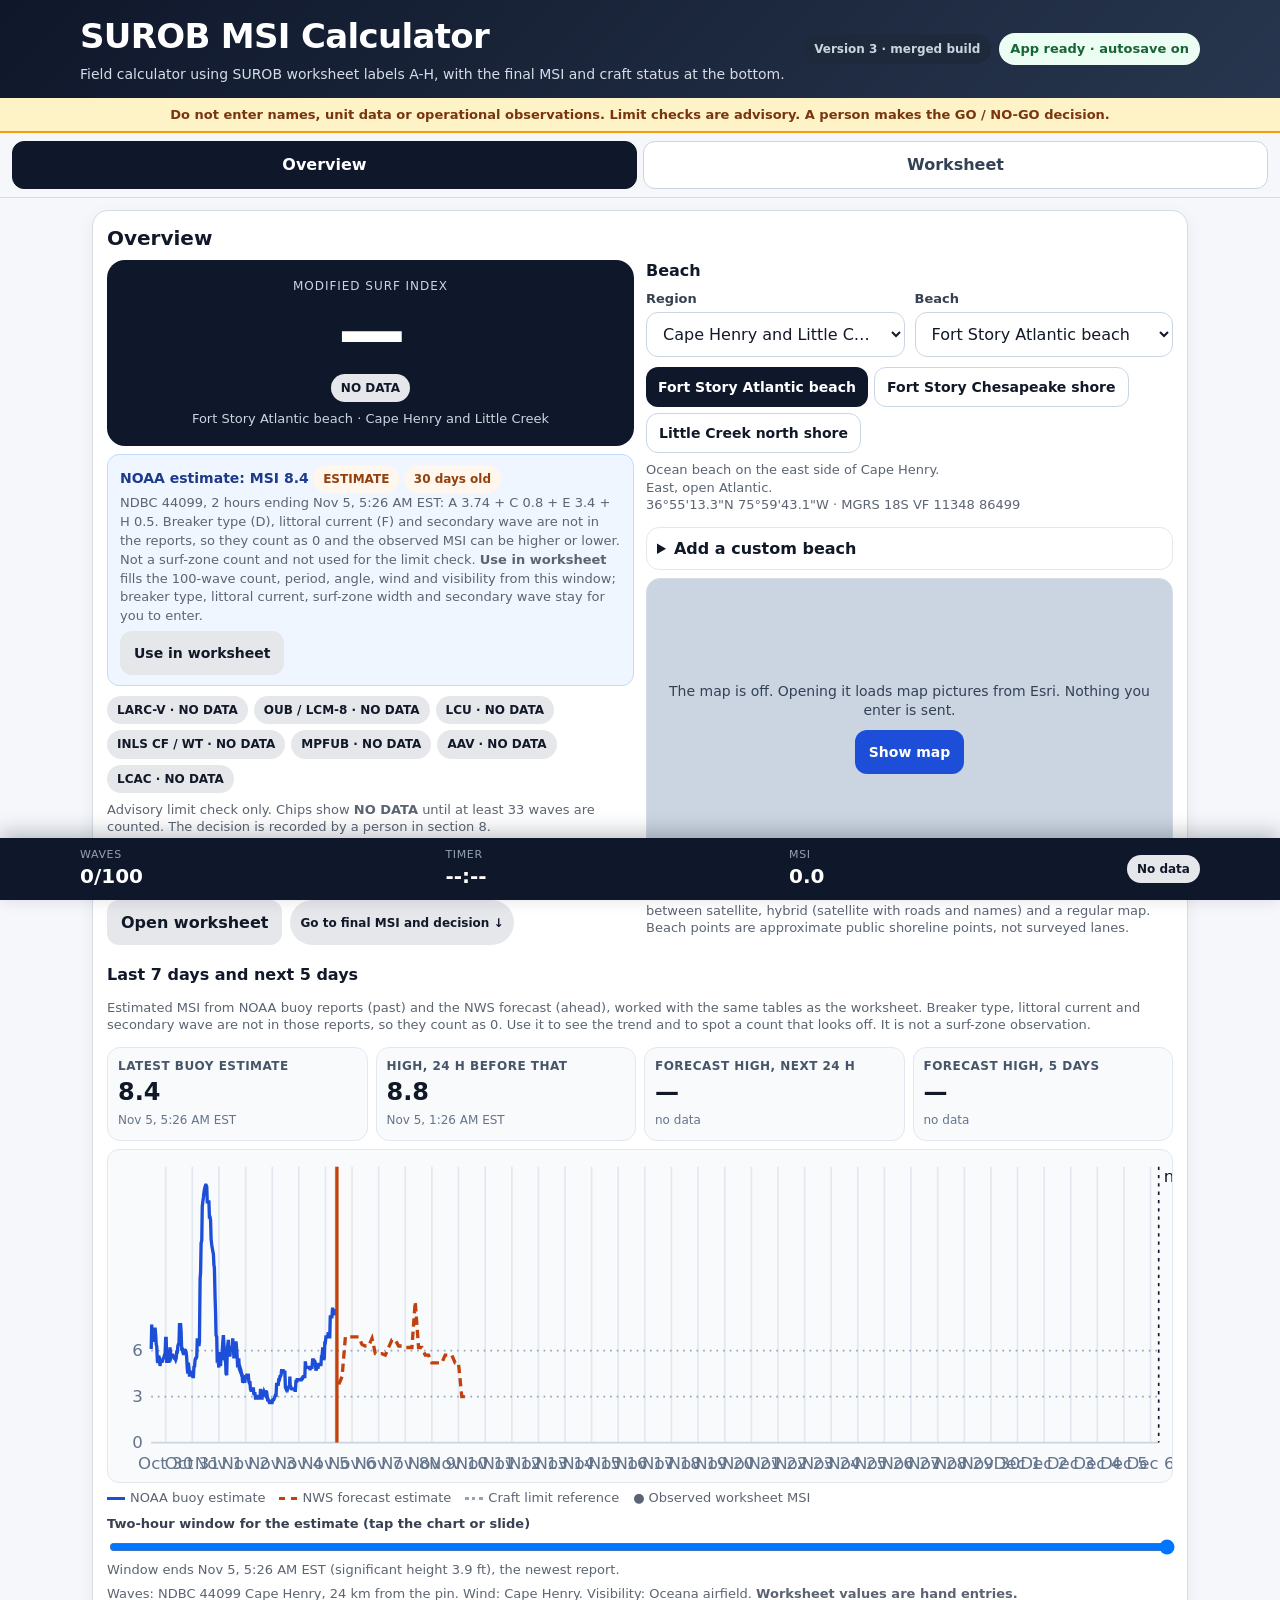
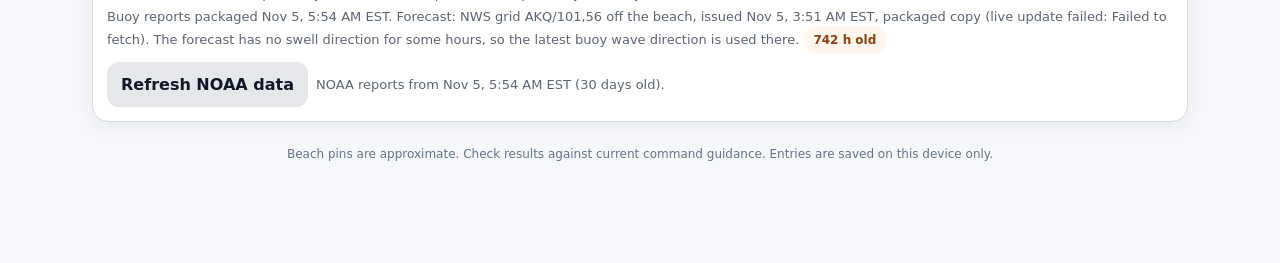
==== commit 845de2d6: "V3: Refresh NOAA data button, auto refresh when back online or data is over 3 h old Co-Authored-By: " ====
--- a/v3/index.html
+++ b/v3/index.html
@@ -208,6 +208,7 @@
       <div id="noaaStatus" class="small" style="margin-top:6px"></div>
       <div id="noaaSrc" class="srcnote" style="display:none"></div>
       <div class="small" id="picSrc" style="margin-top:6px"></div>
+      <div class="btnrow no-print" style="margin-top:8px;align-items:center"><button type="button" class="secondary" id="noaaRefresh">Refresh NOAA data</button><span class="small" id="refreshMsg"></span></div>
       <input type="hidden" id="entrySource" value="manual"><input type="hidden" id="noaaEnd"><input type="hidden" id="srcNote">
     </div>
   </section>
@@ -595,7 +596,7 @@
  'fort-story-bay':L(10,'B44087','C8638999','KNTU','Wave height is from inside the bay. It is not the Atlantic surf on the other side of the cape.'),
  'little-creek-north':L(5,'B44087','KNGU','KNGU','Wave height is from Thimble Shoal in the bay, not a gauge on this beach.')
 };
-const COND=window.SUROB_CONDITIONS||null;
+let COND=window.SUROB_CONDITIONS||null;
 const NOAA_FIELDS=['totalSeconds','startTime','stopTime','wavesTimed','echoAngle','echoFlank','windSpeed','windAngle','windType','windFlank','visibility','visibilityYards'];
 const M_TO_FT=3.280839895,MS_TO_KT=1.943844,KMH_TO_KT=0.5399568,TWO_H=72e5,TWELVE_H=432e5;
 function region(){return REGIONS.find(r=>r.id===$('regionId').value)||REGIONS[0]}
@@ -658,6 +659,31 @@
   tapHistory=[];waveLog=[];$('undoTap').disabled=true;openBigIfUsed();calculate();
 }
 function setManual(){if($('entrySource').value==='noaa'){$('entrySource').value='manual';$('noaaEnd').value=''}}
+
+/* ---------- Refresh: newest packaged NOAA data from the site, and the newest NWS forecast ---------- */
+// The site's copy is rebuilt every 3 hours. Loading it as a script keeps the security policy strict (no eval).
+function showDataAge(){
+  if(!COND){setText('refreshMsg','No NOAA data packaged.');return}
+  const t=Date.parse(COND.fetchedAt),h=(Date.now()-t)/36e5;
+  setText('refreshMsg',`NOAA reports from ${fmtWhen(t)}${h>=1?` (${h<48?Math.round(h)+' h':Math.floor(h/24)+' days'} old)`:''}.`);
+}
+let refreshing=false;
+async function refreshNoaa(quiet){
+  if(refreshing)return;
+  const btn=$('noaaRefresh'),before=COND&&COND.fetchedAt;
+  if(location.protocol==='file:'){if(!quiet)setText('refreshMsg','This is an offline copy. Download a new one from the web page for newer data.');return}
+  if(navigator.onLine===false){if(!quiet){showDataAge();$('refreshMsg').textContent='No connection. '+$('refreshMsg').textContent+' Try again when you have signal.'}return}
+  refreshing=true;btn.disabled=true;if(!quiet)setText('refreshMsg','Getting the newest NOAA data…');
+  try{
+    await new Promise((ok,bad)=>{const s=document.createElement('script');s.src='conditions-data.js?r='+Date.now();s.onload=()=>{s.remove();ok()};s.onerror=()=>{s.remove();bad(new Error('could not reach the site'))};document.head.appendChild(s)});
+    COND=window.SUROB_CONDITIONS||COND;
+    Object.keys(FC_LIVE).forEach(k=>delete FC_LIVE[k]);estCache={};picCache={};
+    renderNoaa();renderEstimate();renderPicture();calculate();
+    showDataAge();
+    if(!quiet)$('refreshMsg').textContent=(COND&&COND.fetchedAt!==before?'Updated. ':'Already the newest copy. The site updates it every 3 hours. ')+$('refreshMsg').textContent+' Forecast: checking NWS now.';
+  }catch(e){showDataAge();if(!quiet)$('refreshMsg').textContent=`Could not refresh (${e.message}). `+$('refreshMsg').textContent}
+  finally{refreshing=false;btn.disabled=false}
+}
 
 /* ---------- NOAA MSI estimate (overview only, never written to the worksheet) ---------- */
 // Same tables and rounding as calculate(). D, F and secondary are not in NOAA reports, so they count as 0.
@@ -1754,6 +1780,12 @@
     $('clearAll').addEventListener('click',clearForm);
     $('picChart').addEventListener('click',e=>{const link=LINKS[beach().id],pts=wavePoints(link);if(pts.length<2||!picX)return;const r=e.currentTarget.getBoundingClientRect(),vx=(e.clientX-r.left)/r.width*picX.W,t=picX.t0+(vx-picX.L)/(picX.W-picX.L-picX.R)*(picX.t1-picX.t0);if(t>pts[pts.length-1].t+TWO_H)return;selEnd=pts.reduce((a,p)=>Math.abs(p.t-t)<Math.abs(a.t-t)?p:a).t;renderNoaa();renderEstimate();renderPicture()});
     window.addEventListener('resize',()=>{if(map.on)renderMap()});
+    $('noaaRefresh').addEventListener('click',()=>refreshNoaa(false));
+    // Back online, or back in the app after a while: get newer data by itself when the copy is over 3 hours old.
+    const stale=()=>!COND||Date.now()-Date.parse(COND.fetchedAt)>3*36e5;
+    window.addEventListener('online',()=>refreshNoaa(true));
+    document.addEventListener('visibilitychange',()=>{if(document.visibilityState==='visible'&&stale())refreshNoaa(true)});
+    showDataAge();
     $('dtgNow').addEventListener('click',()=>{$('dtg').value=nowDTG();calculate()});
     $('decNow').addEventListener('click',()=>{$('decTime').value=nowClock().slice(0,4);calculate()});
     $('decConfirm').addEventListener('click',()=>{if(confirm('Confirm the recorded decision still applies to the current inputs?')){$('decMsi').value='';calculate()}});
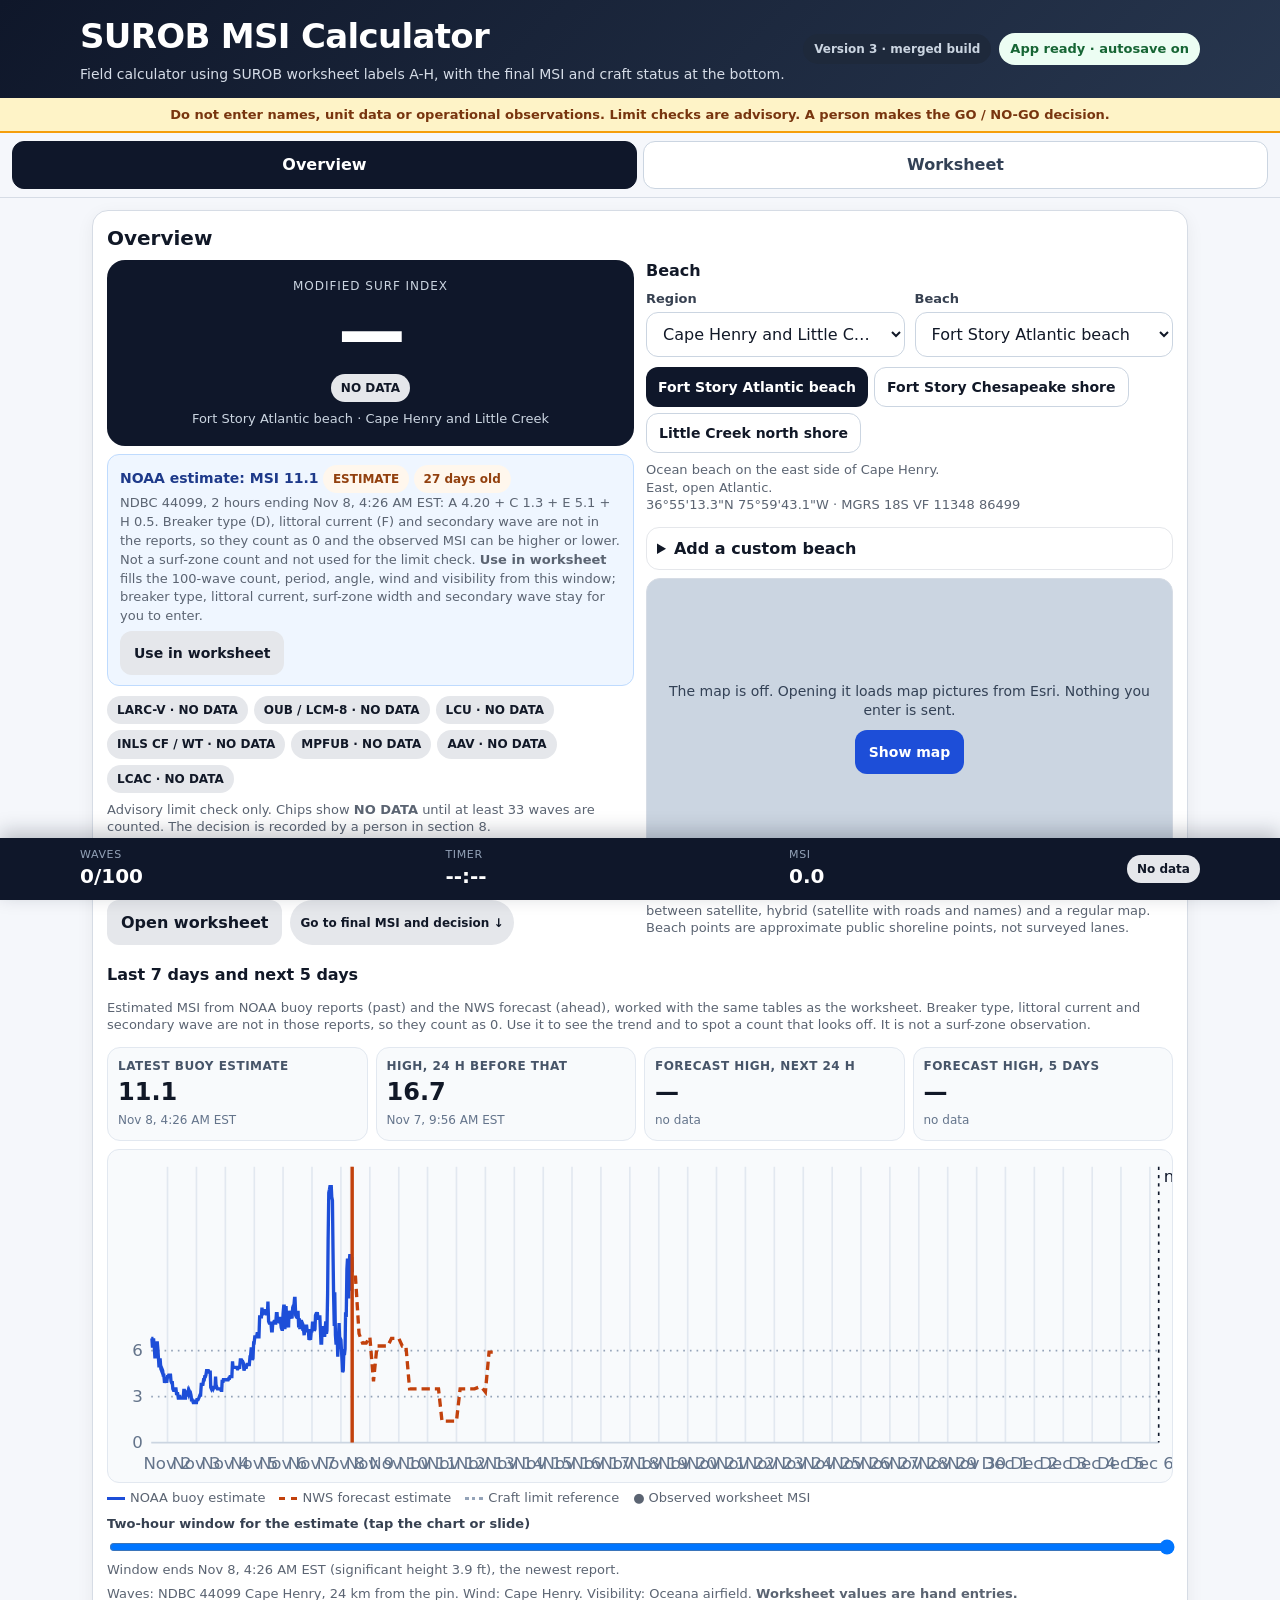
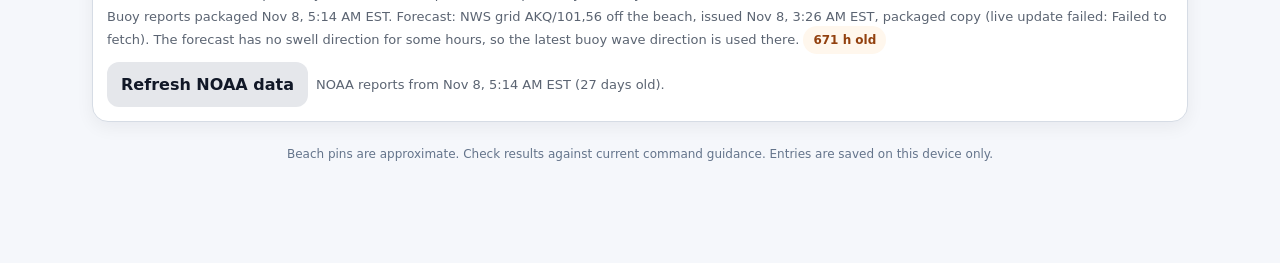
==== commit 774ba007: "V3: Check this copy (compare a copy's files with the official fingerprint) - Section 9 "Check this c" ====
--- a/v3/index.html
+++ b/v3/index.html
@@ -7,7 +7,7 @@
 <meta name="apple-mobile-web-app-title" content="SUROB MSI" />
 <meta name="mobile-web-app-capable" content="yes" />
 <meta name="theme-color" content="#0f172a" />
-<meta http-equiv="Content-Security-Policy" content="default-src 'none'; script-src 'self' 'unsafe-inline'; style-src 'unsafe-inline'; img-src 'self' data: blob: https://server.arcgisonline.com; connect-src 'self' https://api.weather.gov; manifest-src 'self'; base-uri 'none'; form-action 'none'" />
+<meta http-equiv="Content-Security-Policy" content="default-src 'none'; script-src 'self' 'unsafe-inline'; style-src 'unsafe-inline'; img-src 'self' data: blob: https://server.arcgisonline.com; connect-src 'self' https://api.weather.gov https://wardenofthekeys.github.io; manifest-src 'self'; base-uri 'none'; form-action 'none'" />
 <link rel="manifest" href="manifest.webmanifest" />
 <link rel="icon" type="image/svg+xml" href="icon.svg" />
 <link rel="apple-touch-icon" href="icon-192.png" />
@@ -454,6 +454,10 @@
     </ul>
     <div class="btnrow"><button type="button" id="copyDl">Download offline copy (.zip)</button></div>
     <div id="copyMsg" class="small" style="margin-top:6px"></div>
+    <h3 style="margin-top:14px">Is this the official version?</h3>
+    <p class="small">Anyone can edit a copy of a web page. <b>Check this copy</b> compares this copy's files with the official list on the live site, so a changed copy shows up. It needs a connection. The official site is <b>https://wardenofthekeys.github.io/SUROB/v3/</b>.</p>
+    <div class="btnrow"><button type="button" class="secondary" id="verifyBtn">Check this copy</button><input type="file" id="verifyPick" multiple hidden /></div>
+    <div id="verifyMsg" class="small" style="margin-top:6px"></div>
   </section>
 
   <section class="card disclose" id="about">
@@ -461,7 +465,7 @@
     <h3>Human control</h3>
     <ul>
       <li><b>Approval point:</b> only the BPTC or SRM records GO, GO with restrictions or NO-GO in section 8. The app starts every observation as PENDING.</li>
-      <li><b>Prohibited actions (enforced in code):</b> the app does not choose a decision or send data. A Content-Security-Policy allows only the app's own files and, when you tap <b>Show map</b>, map pictures from Esri (server.arcgisonline.com), and, when online, the NWS forecast for the selected beach's grid square (api.weather.gov). Without a connection the packaged forecast is used. Nothing typed into the app is ever sent. It asks for no names or other PII.</li>
+      <li><b>Prohibited actions (enforced in code):</b> the app does not choose a decision or send data. A Content-Security-Policy allows only the app's own files and, when you tap <b>Show map</b>, map pictures from Esri (server.arcgisonline.com), and, when online, the NWS forecast for the selected beach's grid square (api.weather.gov) and, when you tap <b>Check this copy</b>, the official file list (wardenofthekeys.github.io). Without a connection the packaged forecast is used. Nothing typed into the app is ever sent. It asks for no names or other PII.</li>
       <li><b>NOAA estimates:</b> wave, wind and visibility values come from public NOAA reports. The 100-wave count built from them is an estimate, marked in the overview and the verification block. An observed surf-zone count replaces it.</li>
       <li><b>Monitoring:</b> input warnings, the workflow verification block, the NOAA cross-check, and a re-confirm flag whenever inputs change after a decision.</li>
       <li><b>Escalation:</b> any red warning, CHECK note, at-limit or exceeded craft, or any mismatch with the paper worksheet goes to the BPTC or SRM. The paper worksheet is the reference.</li>
@@ -471,7 +475,7 @@
     <ul>
       <li>Claude Code desktop app with the Anthropic Claude Opus 5.5 model, used to write and review code.</li>
       <li>A command-line shell for file checks, and the Claude Code built-in browser preview for testing.</li>
-      <li>No external libraries and no AI inside the app. Data: NOAA NDBC buoy, CO-OPS station and NWS airfield reports (7 days) and the NWS gridpoint forecast (5 days), packaged in conditions-data.js and refreshed every 3 hours. Map pictures: Esri, only when the map is opened.</li>
+      <li>No external libraries and no AI inside the app. Data: NOAA NDBC buoy, CO-OPS station and NWS airfield reports (7 days) and the NWS gridpoint forecast (5 days), packaged in conditions-data.js and refreshed about every hour. Map pictures: Esri, only when the map is opened.</li>
       <li>Speaking and scanning use the phone's own dictation and text recognition (Apple, Google). The app receives only the text.</li>
       <li>MSI tables were carried over unchanged from the original worksheet version. The team must cite the source worksheet or publication.</li>
     </ul>
@@ -661,7 +665,7 @@
 function setManual(){if($('entrySource').value==='noaa'){$('entrySource').value='manual';$('noaaEnd').value=''}}
 
 /* ---------- Refresh: newest packaged NOAA data from the site, and the newest NWS forecast ---------- */
-// The site's copy is rebuilt every 3 hours. Loading it as a script keeps the security policy strict (no eval).
+// The site's copy is rebuilt about every hour. Loading it as a script keeps the security policy strict (no eval).
 function showDataAge(){
   if(!COND){setText('refreshMsg','No NOAA data packaged.');return}
   const t=Date.parse(COND.fetchedAt),h=(Date.now()-t)/36e5;
@@ -680,7 +684,7 @@
     Object.keys(FC_LIVE).forEach(k=>delete FC_LIVE[k]);estCache={};picCache={};
     renderNoaa();renderEstimate();renderPicture();calculate();
     showDataAge();
-    if(!quiet)$('refreshMsg').textContent=(COND&&COND.fetchedAt!==before?'Updated. ':'Already the newest copy. The site updates it every 3 hours. ')+$('refreshMsg').textContent+' Forecast: checking NWS now.';
+    if(!quiet)$('refreshMsg').textContent=(COND&&COND.fetchedAt!==before?'Updated. ':'Already the newest copy. The site updates it about every hour. ')+$('refreshMsg').textContent+' Forecast: checking NWS now.';
   }catch(e){showDataAge();if(!quiet)$('refreshMsg').textContent=`Could not refresh (${e.message}). `+$('refreshMsg').textContent}
   finally{refreshing=false;btn.disabled=false}
 }
@@ -1121,6 +1125,7 @@
     'It runs with no internet and no install. The map and the live forecast need a connection; everything else works without one.',
     `NOAA reports and forecast in this copy: ${fmtWhen(Date.parse(COND&&COND.fetchedAt||Date.now()))}.`,
     'For newer data, download a new copy from https://wardenofthekeys.github.io/SUROB/v3/','',
+    'To make sure nobody changed this copy: open index.html, go to section 9 and tap Check this copy, then choose all the files in this folder. It needs a connection.','',
     'The calculator never makes the GO / NO-GO call. The BPTC or SRM does.'].join('\r\n');
 }
 async function downloadCopy(){
@@ -1132,6 +1137,52 @@
     a.href=url;a.download=`SUROB-MSI-${new Date().toISOString().slice(0,10)}.zip`;document.body.appendChild(a);a.click();a.remove();setTimeout(()=>URL.revokeObjectURL(url),10000);
     msg.textContent=`Saved. Unzip it and open index.html. NOAA data in the copy is from ${COND?fmtWhen(Date.parse(COND.fetchedAt)):'(none packaged)'}.`;
   }catch(e){msg.textContent=`Could not build the copy (${e.message||e}). Open the page once with a connection and try again.`}
+}
+
+/* ---------- Check this copy: compare this copy's files with the official fingerprint on the live site ---------- */
+// fingerprint.json is made by tools/make-fingerprint.py from main. conditions-data.js is not in it (the NOAA data changes hourly).
+const OFFICIAL_FP='https://wardenofthekeys.github.io/SUROB/v3/fingerprint.json';
+const VERIFY_FILES=['index.html','data-sheet.js','sw.js','manifest.webmanifest','icon.svg','icon-192.png','icon-512.png'];
+const MUST_MATCH=['index.html','data-sheet.js'];  // the calculator and the data sheet; an unzipped copy has no sw.js
+async function sha256hex(buf){const d=await crypto.subtle.digest('SHA-256',buf);return[...new Uint8Array(d)].map(b=>b.toString(16).padStart(2,'0')).join('')}
+async function officialPrint(){
+  const r=await fetch(OFFICIAL_FP+'?t='+Date.now(),{cache:'no-store'});
+  if(!r.ok)throw new Error('official list not available');
+  return r.json();
+}
+// mine: {file name: hex}. Shows the result; returns 'match', 'changed' or 'offline' (used by the smoke test).
+async function showVerify(mine){
+  const msg=$('verifyMsg'),code=mine['index.html']?mine['index.html'].slice(0,12):'(no index.html)';
+  let fp;
+  try{fp=await officialPrint()}
+  catch(e){msg.innerHTML=`<b style="color:var(--warn)">Could not reach the official site to compare.</b> This copy's calculator code is <b>${code}</b>. Try again with a connection.`;return'offline'}
+  const changed=Object.keys(mine).filter(n=>fp.files[n]&&fp.files[n]!==mine[n]);
+  const missing=MUST_MATCH.filter(n=>!mine[n]);
+  const when=fp.made?fmtWhen(Date.parse(fp.made)):'';
+  if(!changed.length&&!missing.length){
+    msg.innerHTML=`<b style="color:var(--ok)">✓ This copy matches the official version.</b> Calculator code <b>${code}</b>${when?`, official version of ${esc(when)}`:''}. ${Object.keys(mine).length} files checked.`;
+    return'match';
+  }
+  const what=[...changed.map(n=>esc(n)+' changed'),...missing.map(n=>esc(n)+' not chosen')].join(', ');
+  msg.innerHTML=`<b style="color:var(--bad)">✗ This copy does NOT match the official version</b> (${what}). It may be older or it may have been edited. Do not use it for planning: get a fresh copy from https://wardenofthekeys.github.io/SUROB/v3/ and tell the BPTC or SRM.`;
+  return'changed';
+}
+async function verifyServed(){
+  const msg=$('verifyMsg');msg.textContent='Checking…';
+  if(!(window.crypto&&crypto.subtle)){msg.textContent='This browser cannot check files. Open the copy in Chrome, Edge, Safari or Firefox.';return'error'}
+  const mine={};
+  for(const f of VERIFY_FILES){
+    try{const r=await fetch(f,{cache:'no-cache'});if(r.ok)mine[f]=await sha256hex(await r.arrayBuffer())}catch(e){}
+  }
+  return showVerify(mine);
+}
+// An unzipped copy (file://) cannot read its own files, so the person chooses them.
+async function verifyPicked(files){
+  const msg=$('verifyMsg');msg.textContent='Checking…';
+  if(!(window.crypto&&crypto.subtle)){msg.textContent='This browser cannot check files. Open the copy in Chrome, Edge, Safari or Firefox.';return'error'}
+  const mine={};
+  for(const f of files)if(VERIFY_FILES.includes(f.name))mine[f.name]=await sha256hex(await f.arrayBuffer());
+  return showVerify(mine);
 }
 
 /* ---------- SUROB / MSI data sheet (fillable PDF), filled in the browser with no library ---------- */
@@ -1768,6 +1819,8 @@
     // Opened from an unzipped copy, the page cannot read its own files back, and the copy is already on hand.
     if(location.protocol==='file:')$('takeIt').querySelector('.btnrow').style.display='none',$('copyMsg').textContent='This is an offline copy. For newer NOAA data, download a new one from the web page.';
     else $('copyDl').addEventListener('click',downloadCopy);
+    if(location.protocol==='file:'){$('verifyBtn').addEventListener('click',()=>{$('verifyMsg').textContent='Choose every file in the unzipped SUROB-MSI folder (at least index.html and data-sheet.js).';$('verifyPick').click()});$('verifyPick').addEventListener('change',e=>{if(e.target.files.length)verifyPicked(e.target.files)})}
+    else $('verifyBtn').addEventListener('click',verifyServed);
     $('sheetFilled').addEventListener('click',()=>sheetDownload(true));
     $('sheetBlank').addEventListener('click',()=>sheetDownload(false));
     if(!canSpeak)document.querySelectorAll('.speak').forEach(el=>el.style.display='none');
